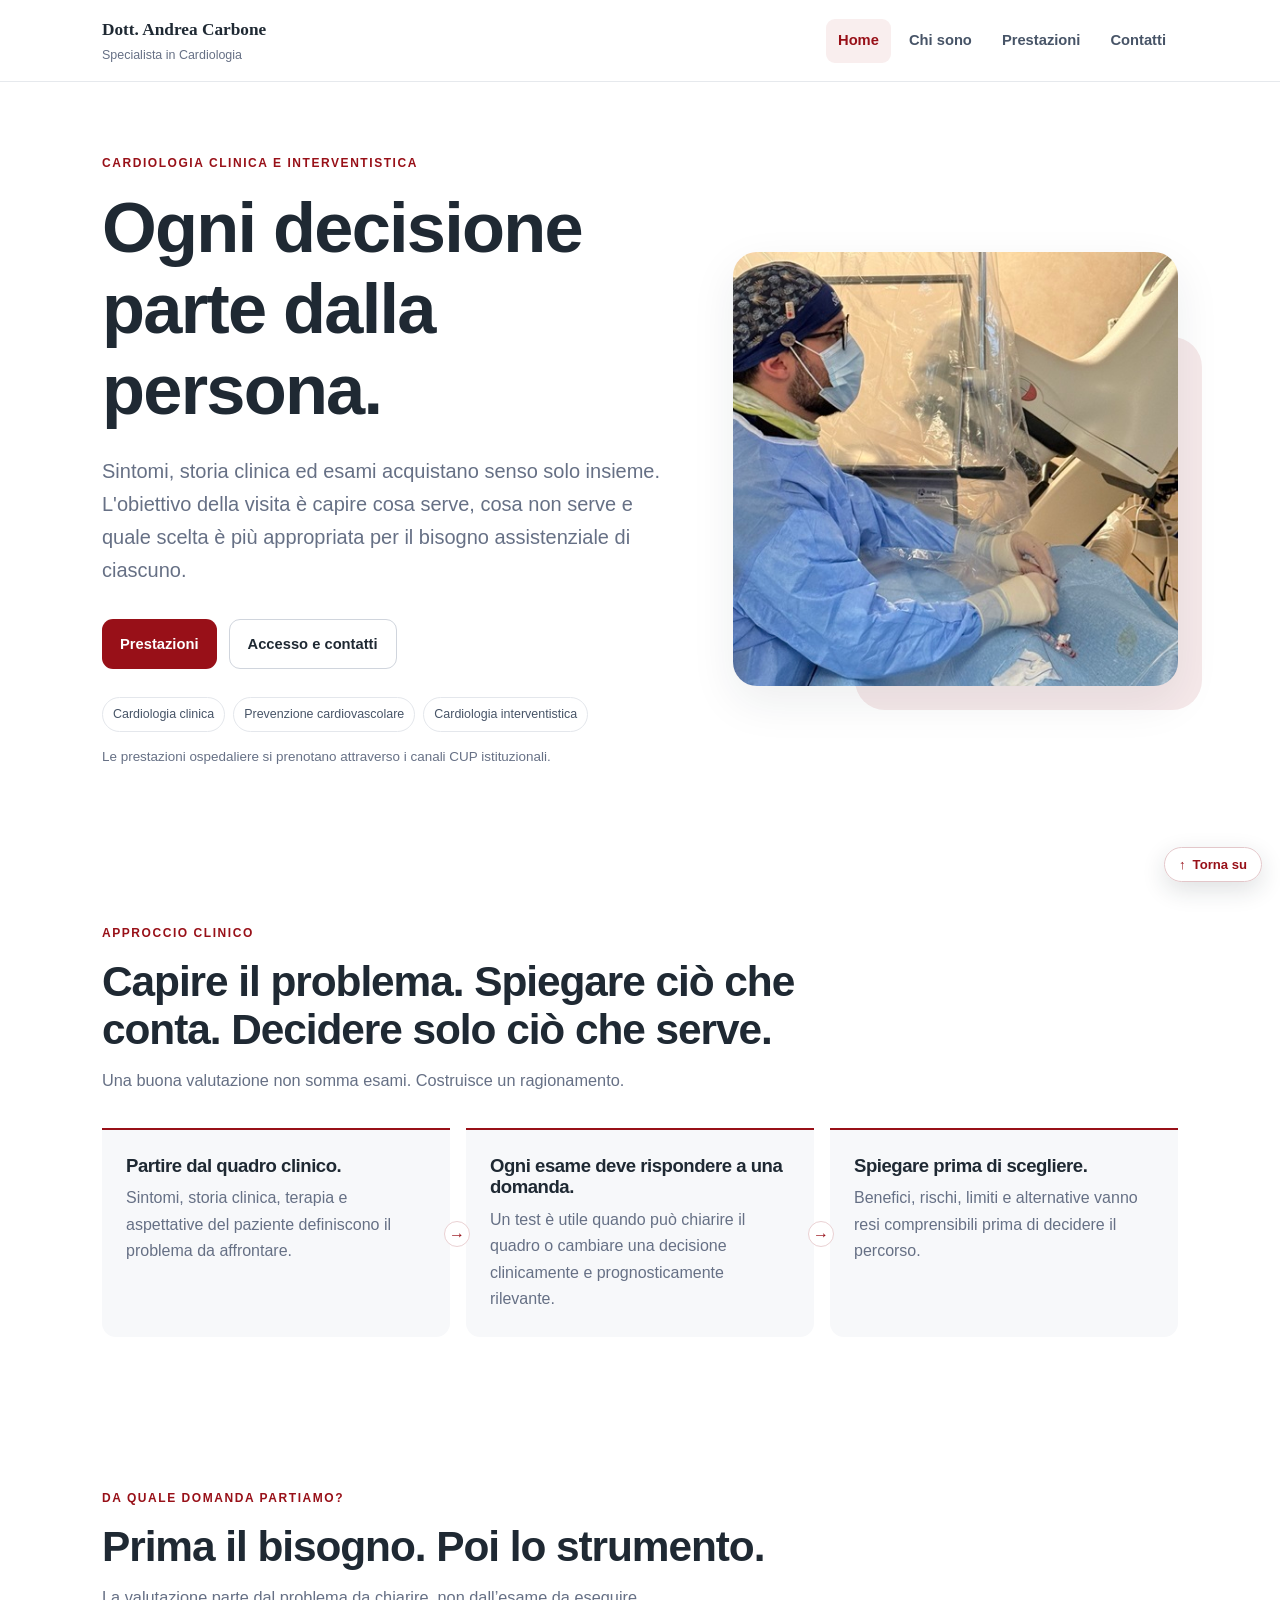
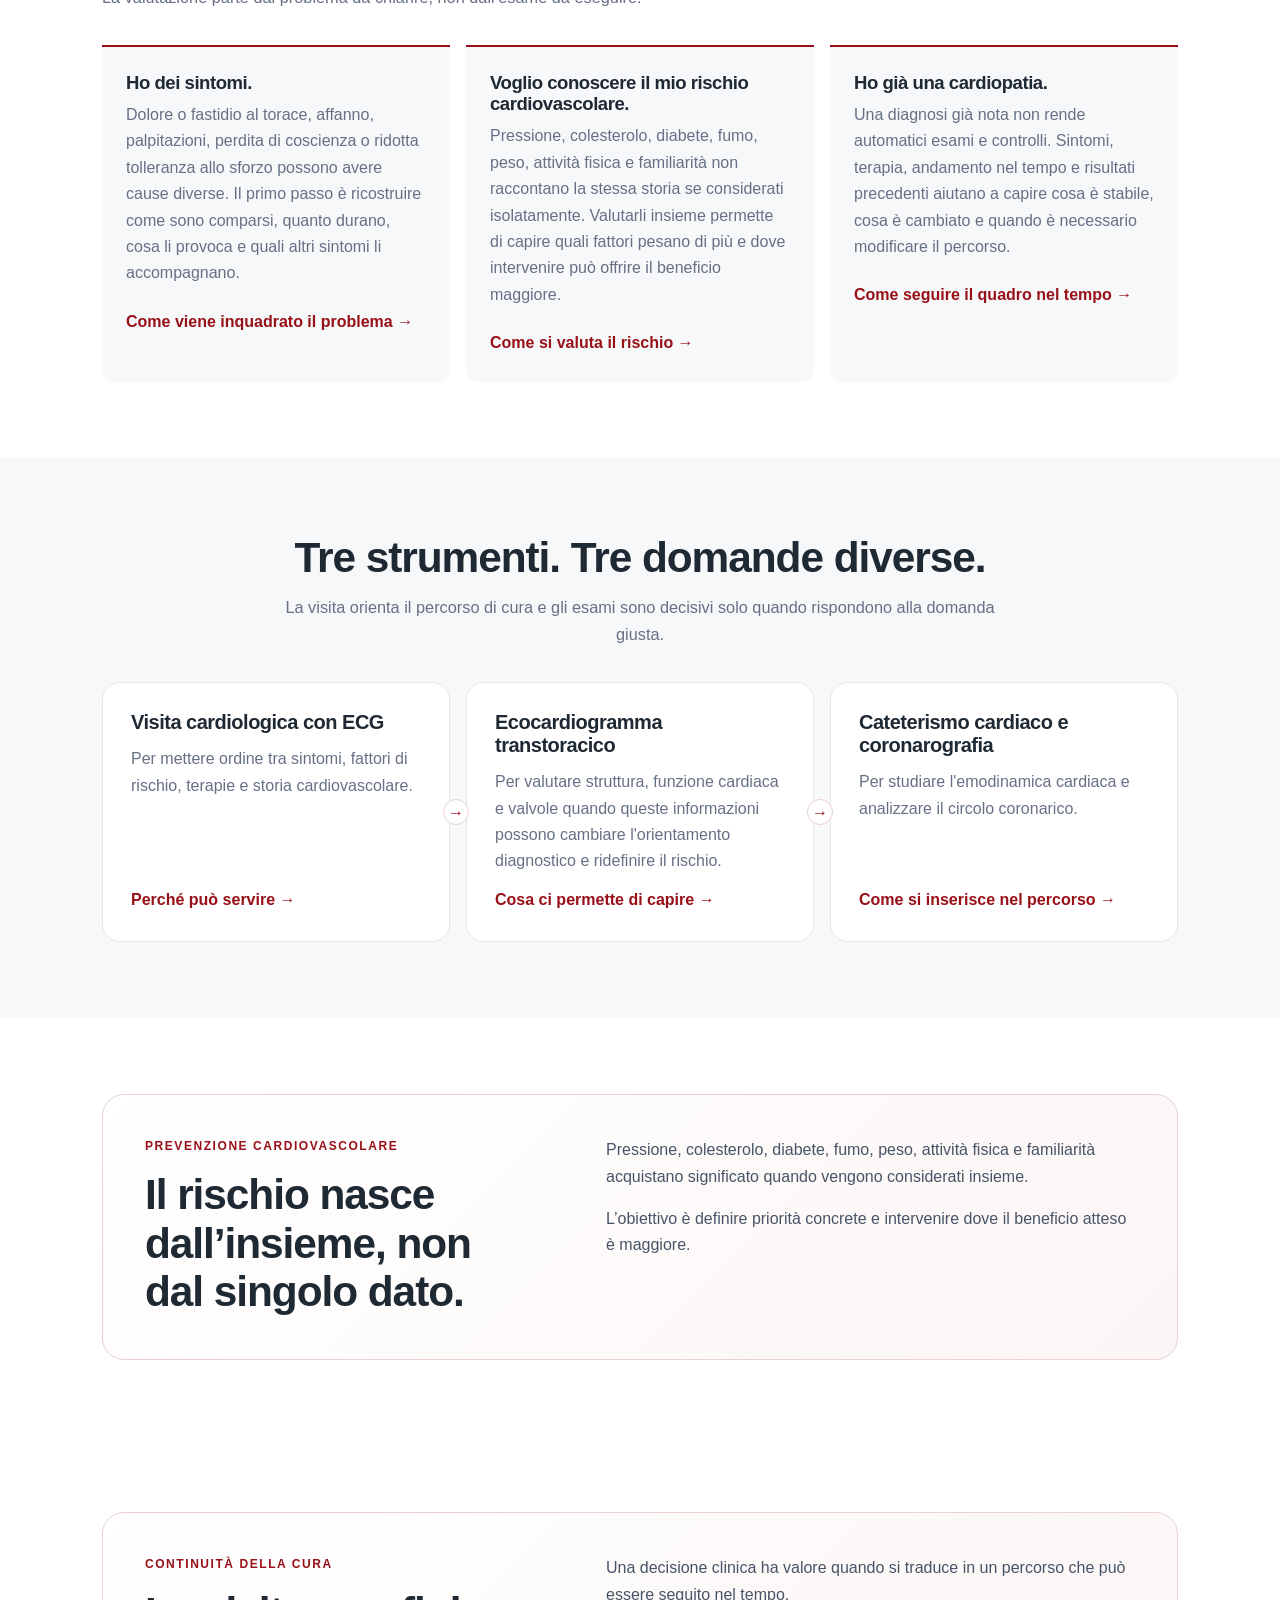
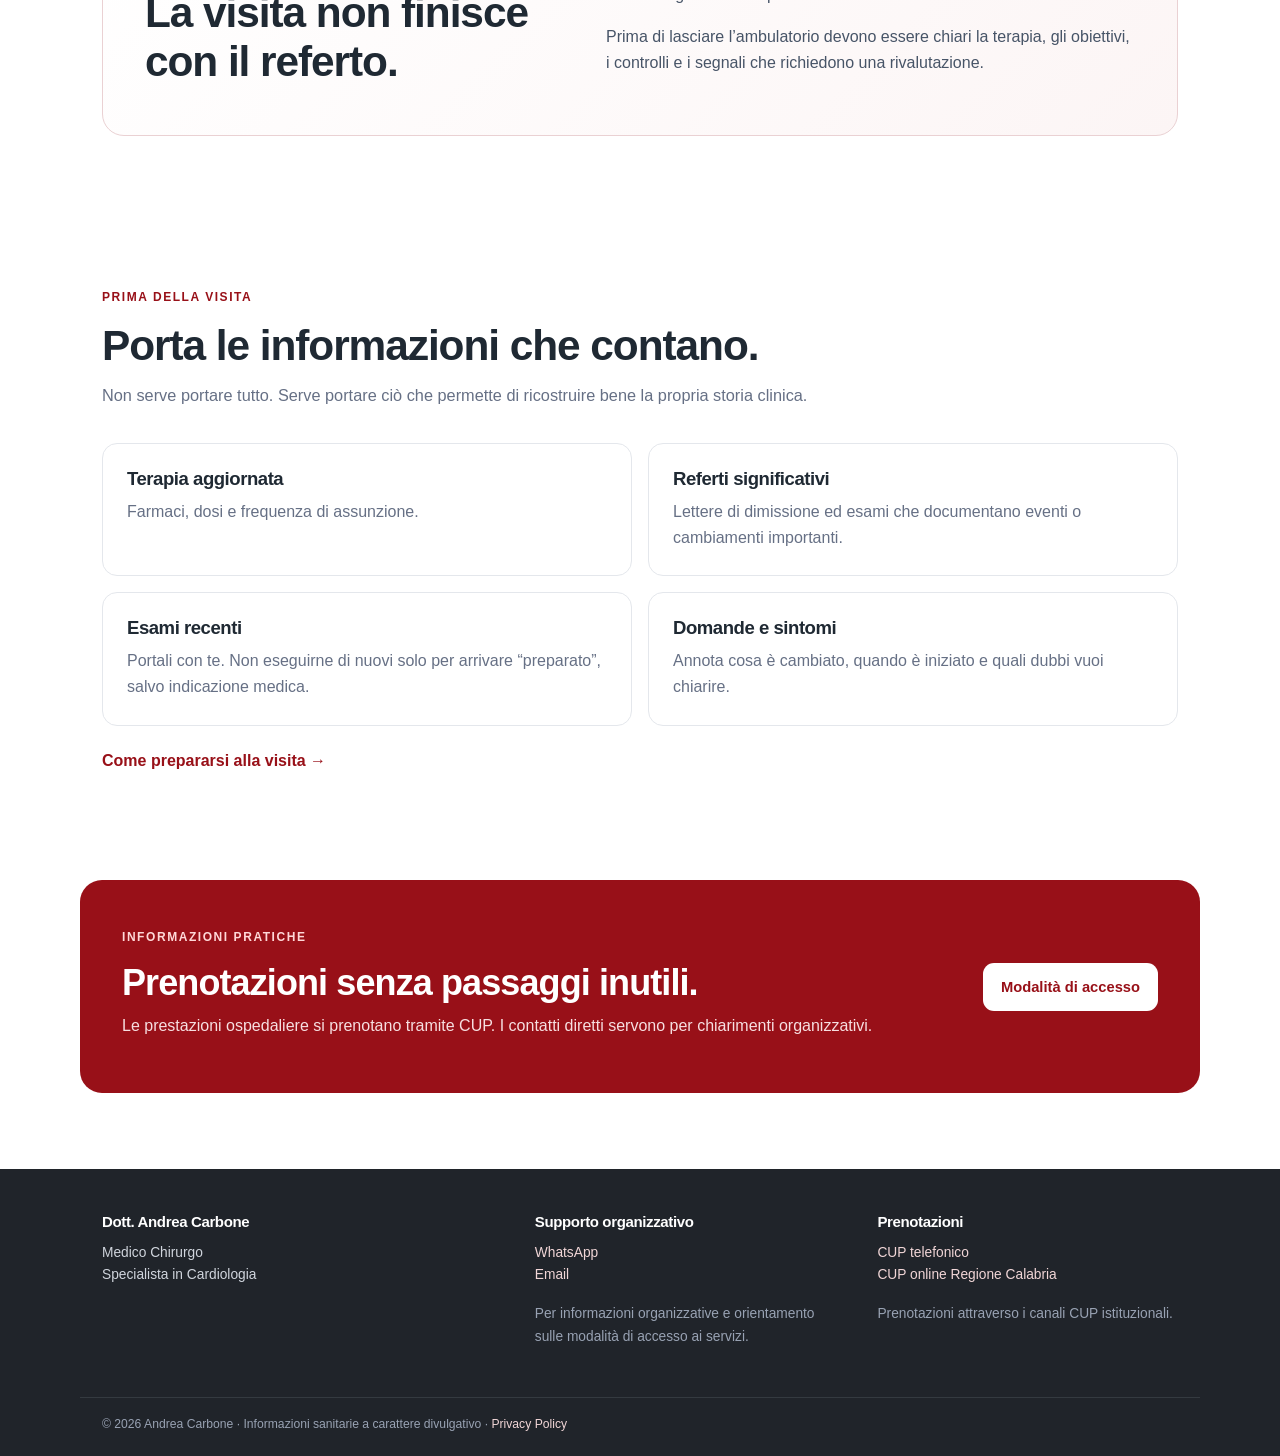
==== index.html @ 2236e48b "Aggiorna principio della Home" ====
<!DOCTYPE html>

<html lang="it">
<head>
<meta charset="utf-8"/>
<meta content="width=device-width, initial-scale=1.0" name="viewport"/>
<meta content="Dott. Andrea Carbone, cardiologo a Catanzaro. Cardiologia clinica, prevenzione cardiovascolare, visita con ECG, ecocardiogramma e cardiologia interventistica ospedaliera." name="description"/>
<meta content="index,follow" name="robots"/>
<meta content="#981018" name="theme-color"/>
<title>Dott. Andrea Carbone | Cardiologo a Catanzaro</title>
<link href="https://cardiologocarbone.it/" rel="canonical"/>
<meta content="it_IT" property="og:locale"/>
<meta content="website" property="og:type"/>
<meta content="Dott. Andrea Carbone | Cardiologo a Catanzaro" property="og:title"/>
<meta content="Dott. Andrea Carbone, cardiologo a Catanzaro. Cardiologia clinica, prevenzione cardiovascolare, visita con ECG, ecocardiogramma e cardiologia interventistica ospedaliera." property="og:description"/>
<meta content="https://cardiologocarbone.it/" property="og:url"/>
<meta content="https://cardiologocarbone.it/immagini/img1.png" property="og:image"/>
<meta content="Dott. Andrea Carbone - Cardiologo a Catanzaro" property="og:image:alt"/>
<meta content="summary_large_image" name="twitter:card"/>
<meta content="Dott. Andrea Carbone | Cardiologo a Catanzaro" name="twitter:title"/>
<meta content="Dott. Andrea Carbone, cardiologo a Catanzaro. Cardiologia clinica, prevenzione cardiovascolare, visita con ECG, ecocardiogramma e cardiologia interventistica ospedaliera." name="twitter:description"/>
<meta content="https://cardiologocarbone.it/immagini/img1.png" name="twitter:image"/>
<link href="immagini/filigrana.png" rel="icon" type="image/png"/>
<link href="style.css" rel="stylesheet"/>
<script type="application/ld+json">
{"@context":"https://schema.org","@type":"Physician","name":"Dott. Andrea Carbone","url":"https://cardiologocarbone.it/","medicalSpecialty":"Cardiovascular","areaServed":[{"@type":"City","name":"Catanzaro"},{"@type":"AdministrativeArea","name":"Calabria"}],"affiliation":{"@type":"Hospital","name":"Azienda Ospedaliero-Universitaria Renato Dulbecco","address":{"@type":"PostalAddress","addressLocality":"Catanzaro","addressRegion":"Calabria","addressCountry":"IT"}},"email":"mailto:andrea.carbone@aourenatodulbecco.it"}
</script>
</head>
<body>
<a class="skip-link" href="#contenuto">Vai al contenuto</a>
<header class="site-header"><div class="nav-wrap"><a aria-label="Home - Dott. Andrea Carbone" class="brand" href="index.html"><span class="brand-name">Dott. Andrea Carbone</span><span class="brand-role">Specialista in Cardiologia</span></a><nav aria-label="Navigazione principale" class="site-nav"><a aria-current="page" class="active" href="index.html">Home</a><a href="chi-sono.html">Chi sono</a><a href="prestazioni.html">Prestazioni</a><a href="contatti.html">Contatti</a></nav></div></header>
<main id="contenuto">
<section aria-labelledby="hero-title" class="hero"><div class="hero-copy"><p class="eyebrow">Cardiologia clinica e interventistica</p><h1 id="hero-title">Ogni decisione parte dalla persona.</h1><p class="hero-lead">Sintomi, storia clinica ed esami acquistano senso solo insieme. L'obiettivo della visita è capire cosa serve, cosa non serve e quale scelta è più appropriata per il bisogno assistenziale di ciascuno.</p><div class="hero-actions"><a class="btn btn-primary" href="prestazioni.html">Prestazioni</a><a class="btn btn-secondary" href="contatti.html">Accesso e contatti</a></div><div aria-label="Aree di attività" class="hero-meta"><span>Cardiologia clinica</span><span>Prevenzione cardiovascolare</span><span>Cardiologia interventistica</span></div><p class="hero-access">Le prestazioni ospedaliere si prenotano attraverso i canali CUP istituzionali.</p></div><figure class="hero-media"><img alt="Dott. Andrea Carbone durante attività di cardiologia interventistica" decoding="async" fetchpriority="high" height="760" loading="eager" src="immagini/img1.png" width="760"/></figure></section>
<section aria-labelledby="approccio-title" class="content-section"><div class="section-heading"><p class="eyebrow">Approccio clinico</p><h2 id="approccio-title">Capire il problema. Spiegare ciò che conta. Decidere solo ciò che serve.</h2><p class="section-subtitle">Una buona valutazione non somma esami. Costruisce un ragionamento.</p></div><div class="principle-grid home-path"><article class="principle-card"><h3>Partire dal quadro clinico.</h3><p>Sintomi, storia clinica, terapia e aspettative del paziente definiscono il problema da affrontare.</p></article><article class="principle-card"><h3>Ogni esame deve rispondere a una domanda.</h3><p>Un test è utile quando può chiarire il quadro o cambiare una decisione clinicamente e prognosticamente rilevante.</p></article><article class="principle-card"><h3>Spiegare prima di scegliere.</h3><p>Benefici, rischi, limiti e alternative vanno resi comprensibili prima di decidere il percorso.</p></article></div></section>
<section aria-labelledby="domande-title" class="content-section"><div class="section-heading"><p class="eyebrow">Da quale domanda partiamo?</p><h2 id="domande-title">Prima il bisogno. Poi lo strumento.</h2><p class="section-subtitle">La valutazione parte dal problema da chiarire, non dall’esame da eseguire.</p></div><div class="principle-grid"><article class="principle-card"><h3>Ho dei sintomi.</h3><p>Dolore o fastidio al torace, affanno, palpitazioni, perdita di coscienza o ridotta tolleranza allo sforzo possono avere cause diverse. Il primo passo è ricostruire come sono comparsi, quanto durano, cosa li provoca e quali altri sintomi li accompagnano.</p><div class="section-action"><a class="text-link" href="prestazioni.html#visita-ecg">Come viene inquadrato il problema →</a></div></article><article class="principle-card"><h3>Voglio conoscere il mio rischio cardiovascolare.</h3><p>Pressione, colesterolo, diabete, fumo, peso, attività fisica e familiarità non raccontano la stessa storia se considerati isolatamente. Valutarli insieme permette di capire quali fattori pesano di più e dove intervenire può offrire il beneficio maggiore.</p><div class="section-action"><a class="text-link" href="#prevenzione">Come si valuta il rischio →</a></div></article><article class="principle-card"><h3>Ho già una cardiopatia.</h3><p>Una diagnosi già nota non rende automatici esami e controlli. Sintomi, terapia, andamento nel tempo e risultati precedenti aiutano a capire cosa è stabile, cosa è cambiato e quando è necessario modificare il percorso.</p><div class="section-action"><a class="text-link" href="#continuita">Come seguire il quadro nel tempo →</a></div></article></div></section>
<section aria-labelledby="prestazioni-title" class="content-section soft-section"><div class="section-heading centered"><h2 id="prestazioni-title">Tre strumenti. Tre domande diverse.</h2><p class="section-subtitle">La visita orienta il percorso di cura e gli esami sono decisivi solo quando rispondono alla domanda giusta.</p></div><div class="service-grid service-path"><article class="service-card"><h3>Visita cardiologica con ECG</h3><p>Per mettere ordine tra sintomi, fattori di rischio, terapie e storia cardiovascolare.</p><a class="text-link" href="prestazioni.html#visita-ecg">Perché può servire <span aria-hidden="true">→</span></a></article><article class="service-card"><h3>Ecocardiogramma transtoracico</h3><p>Per valutare struttura, funzione cardiaca e valvole quando queste informazioni possono cambiare l'orientamento diagnostico e ridefinire il rischio.</p><a class="text-link" href="prestazioni.html#ecocardiogramma">Cosa ci permette di capire <span aria-hidden="true">→</span></a></article><article class="service-card"><h3>Cateterismo cardiaco e coronarografia</h3><p>Per studiare l'emodinamica cardiaca e analizzare il circolo coronarico.</p><a class="text-link" href="prestazioni.html#coronarografia">Come si inserisce nel percorso <span aria-hidden="true">→</span></a></article></div></section>
<section class="content-section" id="prevenzione"><div class="focus-card"><div><p class="eyebrow">Prevenzione cardiovascolare</p><h2>Il rischio nasce dall’insieme, non dal singolo dato.</h2></div><div class="focus-copy"><p>Pressione, colesterolo, diabete, fumo, peso, attività fisica e familiarità acquistano significato quando vengono considerati insieme.</p><p>L’obiettivo è definire priorità concrete e intervenire dove il beneficio atteso è maggiore.</p></div></div></section>
<section aria-labelledby="continuita-title" class="content-section" id="continuita"><div class="focus-card"><div><p class="eyebrow">Continuità della cura</p><h2 id="continuita-title">La visita non finisce con il referto.</h2></div><div class="focus-copy"><p>Una decisione clinica ha valore quando si traduce in un percorso che può essere seguito nel tempo.</p><p>Prima di lasciare l’ambulatorio devono essere chiari la terapia, gli obiettivi, i controlli e i segnali che richiedono una rivalutazione.</p></div></div></section>
<section aria-labelledby="quick-title" class="content-section patient-questions"><div class="section-heading"><p class="eyebrow">Prima della visita</p><h2 id="quick-title">Porta le informazioni che contano.</h2><p class="section-subtitle">Non serve portare tutto. Serve portare ciò che permette di ricostruire bene la propria storia clinica.</p></div><div class="quick-grid"><article class="quick-card"><h3>Terapia aggiornata</h3><p>Farmaci, dosi e frequenza di assunzione.</p></article><article class="quick-card"><h3>Referti significativi</h3><p>Lettere di dimissione ed esami che documentano eventi o cambiamenti importanti.</p></article><article class="quick-card"><h3>Esami recenti</h3><p>Portali con te. Non eseguirne di nuovi solo per arrivare “preparato”, salvo indicazione medica.</p></article><article class="quick-card"><h3>Domande e sintomi</h3><p>Annota cosa è cambiato, quando è iniziato e quali dubbi vuoi chiarire.</p></article></div><div class="section-action"><a class="text-link" href="prestazioni.html#prima-della-visita">Come prepararsi alla visita →</a></div></section>
<section aria-labelledby="cta-title" class="cta-section"><div><p class="eyebrow light">Informazioni pratiche</p><h2 id="cta-title">Prenotazioni senza passaggi inutili.</h2><p>Le prestazioni ospedaliere si prenotano tramite CUP. I contatti diretti servono per chiarimenti organizzativi.</p></div><a class="btn btn-light" href="contatti.html">Modalità di accesso</a></section>
</main>
<a class="back-to-top" href="#" aria-label="Torna all’inizio della pagina">↑ <span>Torna su</span></a>
<footer class="site-footer"><div class="footer-grid"><div><h3>Dott. Andrea Carbone</h3><p>Medico Chirurgo<br/>Specialista in Cardiologia</p></div><div><h3>Supporto organizzativo</h3><p><a href="https://wa.me/393204010074" rel="noopener" target="_blank">WhatsApp</a><br/><a href="mailto:andrea.carbone@aourenatodulbecco.it">Email</a></p><p class="footer-muted">Per informazioni organizzative e orientamento sulle modalità di accesso ai servizi.</p></div><div><h3>Prenotazioni</h3><p><a href="tel:+390961789789">CUP telefonico</a><br/><a href="https://prenota.regione.calabria.it/home" rel="noopener" target="_blank">CUP online Regione Calabria</a></p><p class="footer-muted">Prenotazioni attraverso i canali CUP istituzionali.</p></div></div><div class="footer-bottom">© 2026 Andrea Carbone · Informazioni sanitarie a carattere divulgativo · <a href="privacy.html">Privacy Policy</a></div></footer>
</body>
</html>
---- style.css ----
:root{--red:#981018;--red-dark:#741015;--ink:#1f2933;--muted:#667085;--line:#e4e7ec;--soft:#f7f8fa;--white:#fff;--max:1120px;--radius:18px;--shadow:0 16px 45px rgba(31,41,51,.08)}*{box-sizing:border-box;margin:0;padding:0}html{scroll-behavior:smooth}body{font-family:Inter,"Segoe UI",Roboto,Arial,sans-serif;background:#fff;color:var(--ink);line-height:1.65;font-size:16px;overflow-wrap:break-word}img{display:block;max-width:100%;height:auto}a{color:inherit}p{margin:0 0 1rem}ul{margin:.6rem 0 1.1rem}h1,h2,h3{line-height:1.15;letter-spacing:-.025em}h1{font-size:clamp(2.35rem,5.5vw,4.8rem);font-weight:750}h2{font-size:clamp(1.75rem,3.5vw,2.65rem);font-weight:720}h3{font-size:1.16rem;font-weight:700}.skip-link{position:absolute;left:-9999px}.skip-link:focus{left:12px;top:12px;background:#fff;padding:10px 14px;z-index:100}.site-header{position:sticky;top:0;z-index:50;background:rgba(255,255,255,.95);backdrop-filter:blur(12px);border-bottom:1px solid rgba(228,231,236,.9)}.nav-wrap{max-width:var(--max);margin:0 auto;padding:16px 22px;display:flex;align-items:center;justify-content:space-between;gap:28px}.brand{text-decoration:none;display:flex;flex-direction:column}.brand-name{font-family:Georgia,"Times New Roman",serif;font-weight:700;font-size:1.08rem}.brand-role{color:var(--muted);font-size:.78rem}.site-nav{display:flex;gap:6px;align-items:center}.site-nav a{text-decoration:none;color:#475467;font-size:.92rem;font-weight:650;padding:8px 12px;border-radius:9px;min-height:44px;display:flex;align-items:center}.site-nav a:hover{color:var(--red);background:#fbf5f5}.site-nav a.active{color:var(--red);background:#f9eeee}main{overflow:hidden}.hero,.page-hero,.content-section,.service-detail,.anchor-nav,.cta-section,.info-strip,.booking-panel{max-width:var(--max);margin-left:auto;margin-right:auto}.hero{min-height:660px;padding:72px 22px 64px;display:grid;grid-template-columns:1.12fr .88fr;align-items:center;gap:64px}.hero-copy{max-width:660px}.eyebrow{color:var(--red);text-transform:uppercase;letter-spacing:.13em;font-size:.75rem;font-weight:800;margin-bottom:14px}.eyebrow.light{color:#ffd8d8}.hero-lead,.page-lead{font-size:clamp(1.04rem,1.7vw,1.25rem);color:var(--muted);max-width:720px;margin-top:24px}.hero-actions{display:flex;flex-wrap:wrap;gap:12px;margin-top:32px}.btn{display:inline-flex;justify-content:center;align-items:center;text-decoration:none;border:0;border-radius:11px;padding:12px 18px;min-height:46px;font:inherit;font-size:.92rem;font-weight:750;cursor:pointer}.btn-primary{background:var(--red);color:#fff}.btn-primary:hover{background:var(--red-dark)}.btn-secondary{background:#fff;color:var(--ink);border:1px solid #d0d5dd}.btn-secondary:hover{border-color:#98a2b3;background:#f9fafb}.btn-light{background:#fff;color:var(--red)}.btn.full{width:100%}.hero-meta{display:flex;flex-wrap:wrap;gap:8px;margin-top:28px}.hero-meta span{border:1px solid var(--line);border-radius:999px;padding:6px 10px;color:#475467;font-size:.78rem;background:#fff}.hero-access{margin-top:14px;color:#667085;font-size:.84rem}.hero-media{position:relative}.hero-media:before{content:"";position:absolute;width:78%;height:86%;right:-24px;bottom:-24px;border-radius:30px;background:#f6e9ea;z-index:-1}.hero-media img{width:100%;max-height:570px;object-fit:cover;border-radius:24px;box-shadow:var(--shadow)}.content-section{padding:76px 22px}.soft-section{position:relative}.soft-section:before{content:"";position:absolute;z-index:-1;left:50%;top:0;width:100vw;height:100%;transform:translateX(-50%);background:var(--soft)}.section-heading{max-width:760px;margin-bottom:34px}.section-heading.centered{text-align:center;margin-left:auto;margin-right:auto}.section-subtitle{color:var(--muted);font-size:1.02rem;margin-top:12px}.principle-grid,.service-grid{display:grid;grid-template-columns:repeat(3,1fr);gap:16px}.principle-card{padding:25px 24px;border-top:2px solid var(--red);background:var(--soft);border-radius:0 0 14px 14px;position:relative}.principle-card p,.service-card p{color:var(--muted);margin:0}.principle-card h3{margin-bottom:9px}.home-path>.principle-card:not(:last-child):after,.service-path>.service-card:not(:last-child):after,.method-path>.principle-card:not(:last-child):after{content:"→";position:absolute;z-index:3;top:50%;right:-20px;transform:translateY(-50%);width:24px;height:24px;display:grid;place-items:center;border-radius:999px;background:#fff;border:1px solid #ead1d3;color:var(--red);font-weight:800}.service-card{background:#fff;border:1px solid var(--line);border-radius:var(--radius);padding:28px;min-height:260px;display:flex;flex-direction:column;position:relative}.service-card h3{margin:0 0 12px;font-size:1.25rem}.text-link{color:var(--red);text-decoration:none;font-weight:750;margin-top:auto}.text-link:hover{text-decoration:underline}.focus-card{display:grid;grid-template-columns:.85fr 1.15fr;gap:70px;padding:42px;border:1px solid #ead1d3;border-radius:22px;background:linear-gradient(135deg,#fff,#fcf5f5)}.focus-copy{color:#475467}.quick-grid{display:grid;grid-template-columns:repeat(2,1fr);gap:16px}.quick-card{padding:24px;border:1px solid var(--line);border-radius:15px;background:#fff}.quick-card h3{margin-bottom:9px}.quick-card p{color:var(--muted);margin:0}.section-action{margin-top:22px}.cta-section{margin-top:30px;margin-bottom:76px;padding:38px 42px;border-radius:22px;background:var(--red);color:#fff;display:flex;align-items:center;justify-content:space-between;gap:30px}.cta-section h2{font-size:clamp(1.55rem,3vw,2.25rem)}.cta-section p{color:#f7dfe1;max-width:760px;margin-top:10px}.page-hero{padding:82px 22px 52px}.page-hero.text-only{max-width:920px}.page-hero.compact-hero{display:grid;grid-template-columns:1.2fr .8fr;align-items:center;gap:62px}.page-hero h1{font-size:clamp(2.4rem,5vw,4.25rem)}.page-hero-image img,.profile-image img{width:100%;max-height:460px;object-fit:cover;border-radius:22px;box-shadow:var(--shadow)}.profile-grid{display:grid;grid-template-columns:1.15fr .85fr;gap:58px;align-items:center}.profile-grid p{color:#475467}.current-role-intro{margin-top:30px}.timeline{max-width:900px;border-left:1px solid #d0d5dd;margin-left:8px}.timeline-item{position:relative;padding:0 0 34px 34px}.timeline-dot{position:absolute;width:13px;height:13px;border-radius:50%;background:var(--red);left:-7px;top:4px;box-shadow:0 0 0 5px #f8e8e9}.timeline-item h3{margin-bottom:8px}.timeline-item p{color:#475467}.method-statements-split{margin-top:40px;display:grid;grid-template-columns:repeat(2,minmax(0,1fr));gap:56px}.statement-panel{position:relative;padding:6px 0 6px 22px}.statement-panel:before{content:"";position:absolute;top:4px;bottom:4px;width:2px;background:linear-gradient(180deg,var(--red),rgba(152,16,24,.18));border-radius:999px}.statement-panel-left:before{left:0}.statement-panel-right{text-align:right;padding:6px 22px 6px 0}.statement-panel-right:before{right:0}.statement-panel p{margin:0;color:#344054;font-family:Georgia,"Times New Roman",serif;font-size:clamp(1.08rem,1.8vw,1.24rem);line-height:1.65}.anchor-nav{display:flex;flex-wrap:wrap;gap:9px;padding:0 22px 36px}.anchor-nav-label{display:inline-flex;align-items:center;color:var(--muted);font-size:.84rem;font-weight:700;padding:8px 2px}.anchor-nav a{text-decoration:none;color:#475467;border:1px solid var(--line);border-radius:999px;padding:8px 13px;font-size:.86rem;font-weight:650}.service-detail{padding:76px 22px;display:grid;grid-template-columns:1.15fr .85fr;gap:64px;align-items:center}.service-detail.reverse .service-detail-copy{order:2}.service-detail.reverse .service-detail-media{order:1}.service-detail-copy p{color:#475467}.service-detail-copy h3{margin-top:28px;margin-bottom:12px}.service-detail-media img{width:100%;max-height:450px;object-fit:contain;border-radius:20px;background:#fff;box-shadow:var(--shadow)}.check-list{list-style:none;padding:0}.check-list li{position:relative;padding-left:25px;margin:9px 0;color:#475467}.check-list li:before{content:"✓";position:absolute;left:0;color:var(--red);font-weight:800}.clinical-note{margin-top:24px;padding:16px 18px;background:#faf5f5;border-left:3px solid var(--red);border-radius:0 10px 10px 0;font-size:.93rem}.prep-grid{display:grid;grid-template-columns:repeat(2,minmax(0,1fr));gap:16px}.prep-card{position:relative;border-top:1px solid #e3c7ca;background:var(--soft);border-radius:0 0 14px 14px;padding:26px 22px}.prep-node{width:17px;height:17px;display:inline-block;border:2px solid var(--red);border-radius:50%;position:relative;background:#fff;box-shadow:0 0 0 5px rgba(152,16,24,.045)}.prep-node:after{content:"";position:absolute;width:5px;height:5px;border-radius:50%;background:var(--red);top:4px;left:4px}.prep-card h3{margin-top:15px}.prep-card p{color:#667085}.prep-emphasis{margin-top:13px;padding-top:13px;border-top:1px solid rgba(152,16,24,.12);line-height:1.62}.prep-note{margin-top:24px}.faq-context-note{max-width:900px;margin-top:18px;padding:14px 16px;border-left:2px solid var(--red);background:rgba(152,16,24,.035);color:var(--muted);font-size:.92rem}.faq-list{border-top:1px solid var(--line)}.faq-list details{border-bottom:1px solid var(--line)}.faq-list summary{cursor:pointer;list-style:none;padding:20px 34px 20px 0;font-weight:720;position:relative}.faq-list summary::-webkit-details-marker{display:none}.faq-list summary:after{content:"+";position:absolute;right:4px;top:16px;color:var(--red);font-size:1.4rem}.faq-list details[open] summary:after{content:"−"}.faq-list details div{max-width:850px;padding:0 0 18px;color:#667085}.resource-grid{display:grid;grid-template-columns:1fr 1fr;gap:15px}.resource-card{border:1px solid var(--line);border-radius:15px;padding:22px;text-decoration:none;display:flex;flex-direction:column;gap:8px;background:#fff}.resource-card:hover{border-color:#d7aeb1;background:#fdf8f8}.resource-source{color:var(--red);text-transform:uppercase;letter-spacing:.08em;font-size:.69rem;font-weight:800}.resource-card>span:last-child{color:var(--red);font-size:.85rem;font-weight:700}.update-note{color:#98a2b3;font-size:.78rem;margin-top:18px}.booking-panel{padding:28px 22px 34px;display:flex;justify-content:space-between;gap:28px;align-items:center;border-top:1px solid var(--line);border-bottom:1px solid var(--line)}.booking-panel p{color:#667085}.booking-actions{display:flex;gap:10px;flex-wrap:wrap}.support-section{padding-top:56px}.contact-cards.embedded{display:grid;grid-template-columns:repeat(2,1fr);gap:18px}.contact-card{border:1px solid var(--line);border-radius:var(--radius);padding:26px;background:#fff;display:flex;flex-direction:column;min-height:230px}.contact-kicker{color:var(--red);font-size:.74rem;text-transform:uppercase;letter-spacing:.12em;font-weight:800}.contact-card h2{font-size:1.35rem;margin:12px 0 10px}.contact-card p{color:var(--muted)}.contact-card .btn{margin-top:auto}.access-grid{display:grid;grid-template-columns:repeat(3,1fr);gap:15px}.access-grid article{padding:22px;border:1px solid var(--line);border-radius:14px}.access-grid h3{margin-bottom:8px}.access-grid p{color:var(--muted);margin:0}.form-section{max-width:900px}.privacy-friendly-note{margin-top:18px;padding:14px 16px;border-left:2px solid var(--red);background:#faf5f5;color:#667085}.contact-form{background:var(--soft);border:1px solid var(--line);border-radius:20px;padding:30px}.form-row{display:grid;grid-template-columns:1fr 1fr;gap:18px}.form-group{display:flex;flex-direction:column;margin-bottom:18px}.form-group label{font-weight:700;margin-bottom:7px;font-size:.9rem}input,textarea{width:100%;border:1px solid #cfd4dc;background:#fff;border-radius:10px;padding:12px 13px;font:inherit;color:var(--ink)}textarea{resize:vertical;min-height:145px}input:focus,textarea:focus{outline:3px solid rgba(152,16,24,.1);border-color:var(--red)}.form-consent{color:var(--muted);font-size:.84rem;margin-top:12px}.info-strip{margin-bottom:70px;padding:18px 22px;border-radius:12px;background:#f9fafb;border:1px solid var(--line);color:#475467;font-size:.9rem}.privacy-content{max-width:900px;margin:0 auto;padding:30px 22px 80px}.privacy-content h2{font-size:1.35rem;margin:28px 0 8px}.privacy-content p{color:#475467}.privacy-updated{margin-top:34px;color:#98a2b3!important;font-size:.85rem}.error-page{max-width:760px;margin:0 auto;min-height:62vh;padding:110px 22px 90px;display:flex;flex-direction:column;justify-content:center;align-items:flex-start}.error-page h1{margin-bottom:18px}.site-footer{background:#20242a;color:#d0d5dd}.footer-grid{max-width:var(--max);margin:0 auto;padding:44px 22px 32px;display:grid;grid-template-columns:1.3fr 1fr 1fr;gap:42px}.site-footer h3{color:#fff;font-size:.94rem;margin-bottom:11px}.site-footer p{font-size:.86rem}.site-footer a{color:#f1d6d7;text-decoration:none}.site-footer a:hover{text-decoration:underline}.footer-muted{color:#98a2b3}.footer-bottom{border-top:1px solid #343a40;max-width:var(--max);margin:0 auto;padding:16px 22px 22px;color:#98a2b3;font-size:.76rem}@media(max-width:900px){.hero{min-height:auto;grid-template-columns:1fr;padding-top:54px;gap:38px}.page-hero.compact-hero,.profile-grid,.service-detail,.focus-card{grid-template-columns:1fr;gap:34px}.service-detail.reverse .service-detail-copy,.service-detail.reverse .service-detail-media{order:initial}.principle-grid,.service-grid{grid-template-columns:1fr}.home-path>.principle-card:not(:last-child):after,.service-path>.service-card:not(:last-child):after,.method-path>.principle-card:not(:last-child):after{content:"↓";top:auto;right:50%;bottom:-20px;transform:translateX(50%)}.method-statements-split{grid-template-columns:1fr;gap:28px}.statement-panel-right{text-align:left;padding:6px 0 6px 22px}.statement-panel-right:before{right:auto;left:0}.access-grid{grid-template-columns:1fr}.footer-grid{grid-template-columns:1fr 1fr}.booking-panel{align-items:flex-start;flex-direction:column}}@media(max-width:680px){.nav-wrap{align-items:flex-start;flex-direction:column;gap:12px;padding:13px 16px}.site-nav{width:100%;overflow-x:auto}.site-nav a{white-space:nowrap;padding:7px 9px;font-size:.85rem}.brand-role{display:none}.hero,.content-section,.page-hero,.service-detail{padding-left:16px;padding-right:16px}.hero{padding-top:34px}.hero h1,.page-hero h1{font-size:clamp(2.05rem,12vw,2.75rem)}.quick-grid,.prep-grid,.resource-grid,.contact-cards.embedded,.form-row{grid-template-columns:1fr}.cta-section{margin-left:16px;margin-right:16px;padding:28px 24px;align-items:flex-start;flex-direction:column}.footer-grid{grid-template-columns:1fr}.content-section{padding-top:56px;padding-bottom:56px}.statement-panel,.statement-panel-right{padding-left:18px}.statement-panel p{font-size:1.06rem}.anchor-nav{padding-left:16px;padding-right:16px}}
.back-to-top{position:fixed;right:18px;bottom:18px;z-index:45;display:inline-flex;align-items:center;gap:7px;padding:10px 14px;border:1px solid #e3c7ca;border-radius:999px;background:rgba(255,255,255,.96);color:var(--red);box-shadow:0 8px 24px rgba(31,41,51,.14);text-decoration:none;font-size:.82rem;font-weight:750;line-height:1;backdrop-filter:blur(10px);transition:transform .18s ease,background .18s ease,border-color .18s ease}.back-to-top:hover{background:#fff;border-color:#d7aeb1;transform:translateY(-1px)}.back-to-top:focus-visible{outline:3px solid rgba(152,16,24,.16);outline-offset:3px}@media(max-width:680px){.back-to-top{right:14px;bottom:14px;width:44px;height:44px;padding:0;justify-content:center}.back-to-top span{display:none}}
@supports (animation-timeline:scroll()){.back-to-top{animation:backToTopReveal linear both;animation-timeline:scroll(root);animation-range:450px 550px}@keyframes backToTopReveal{0%{opacity:0;visibility:hidden}100%{opacity:1;visibility:visible}}}
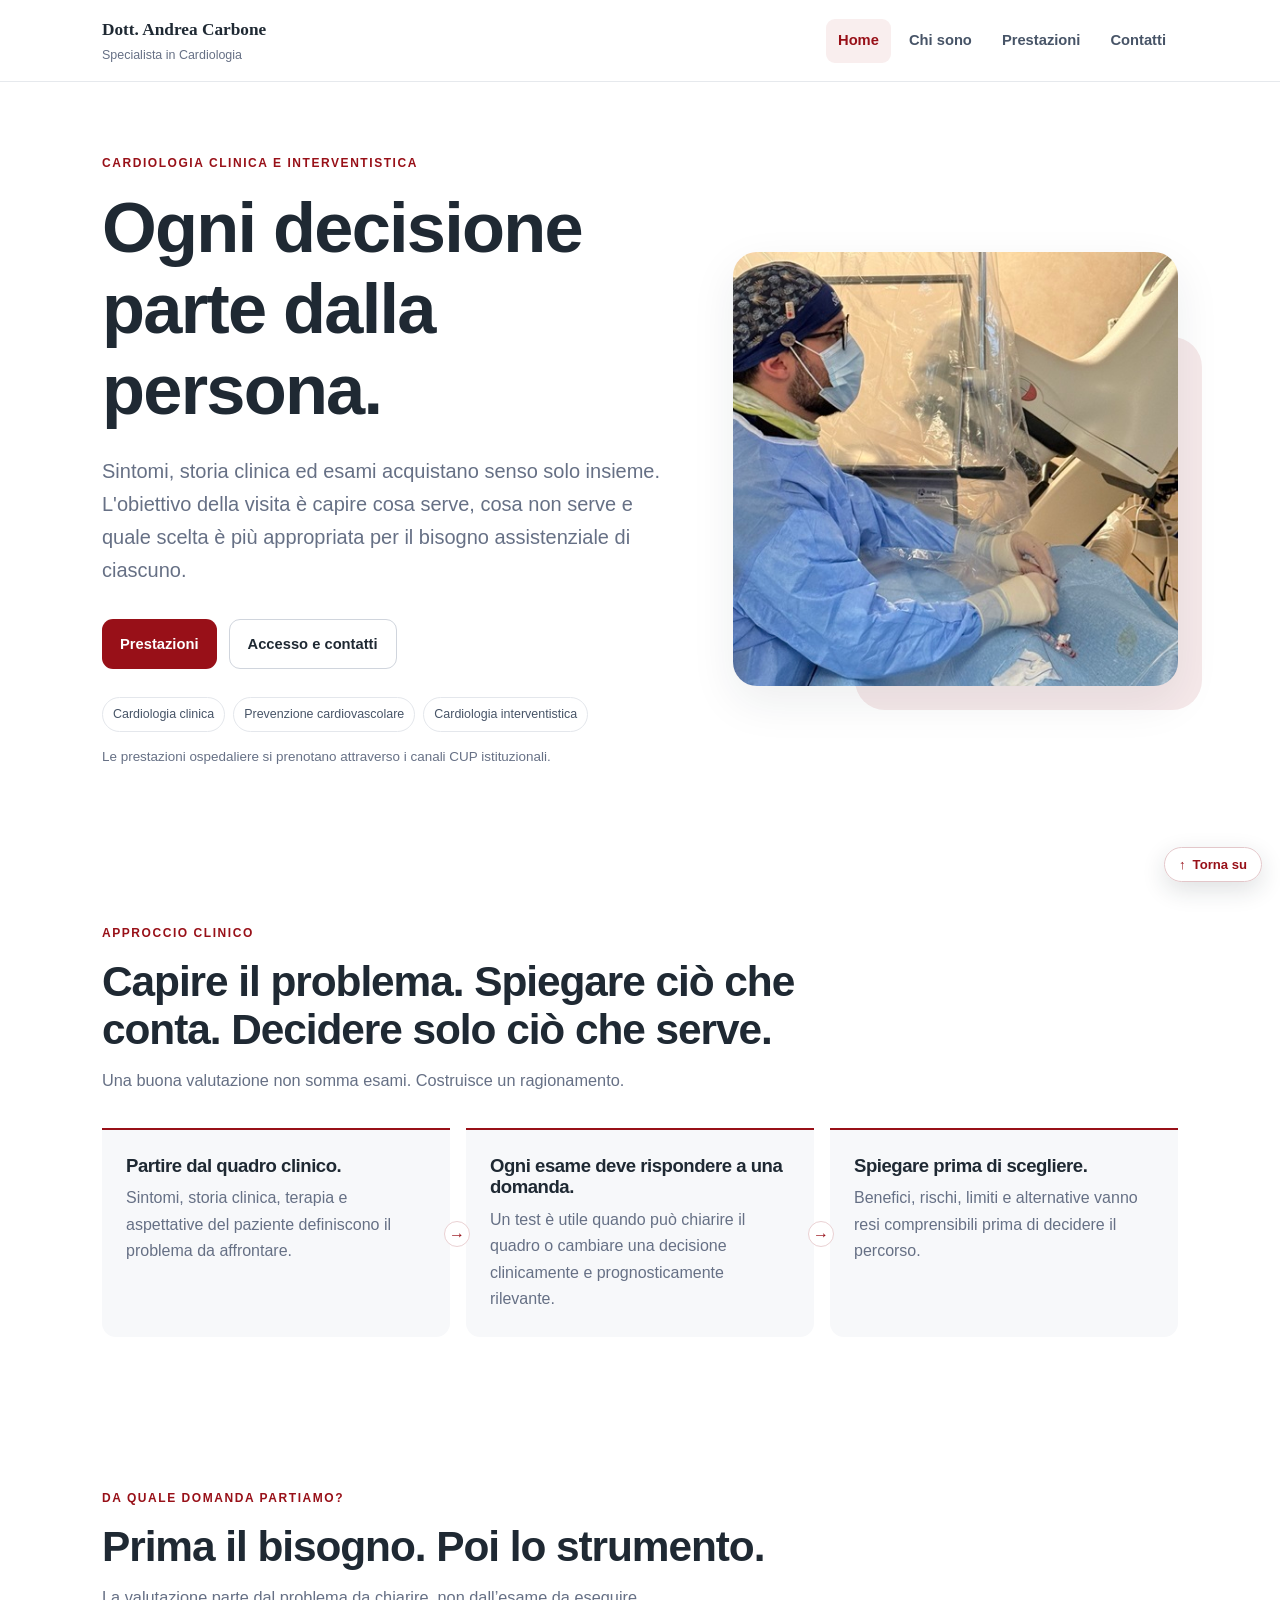
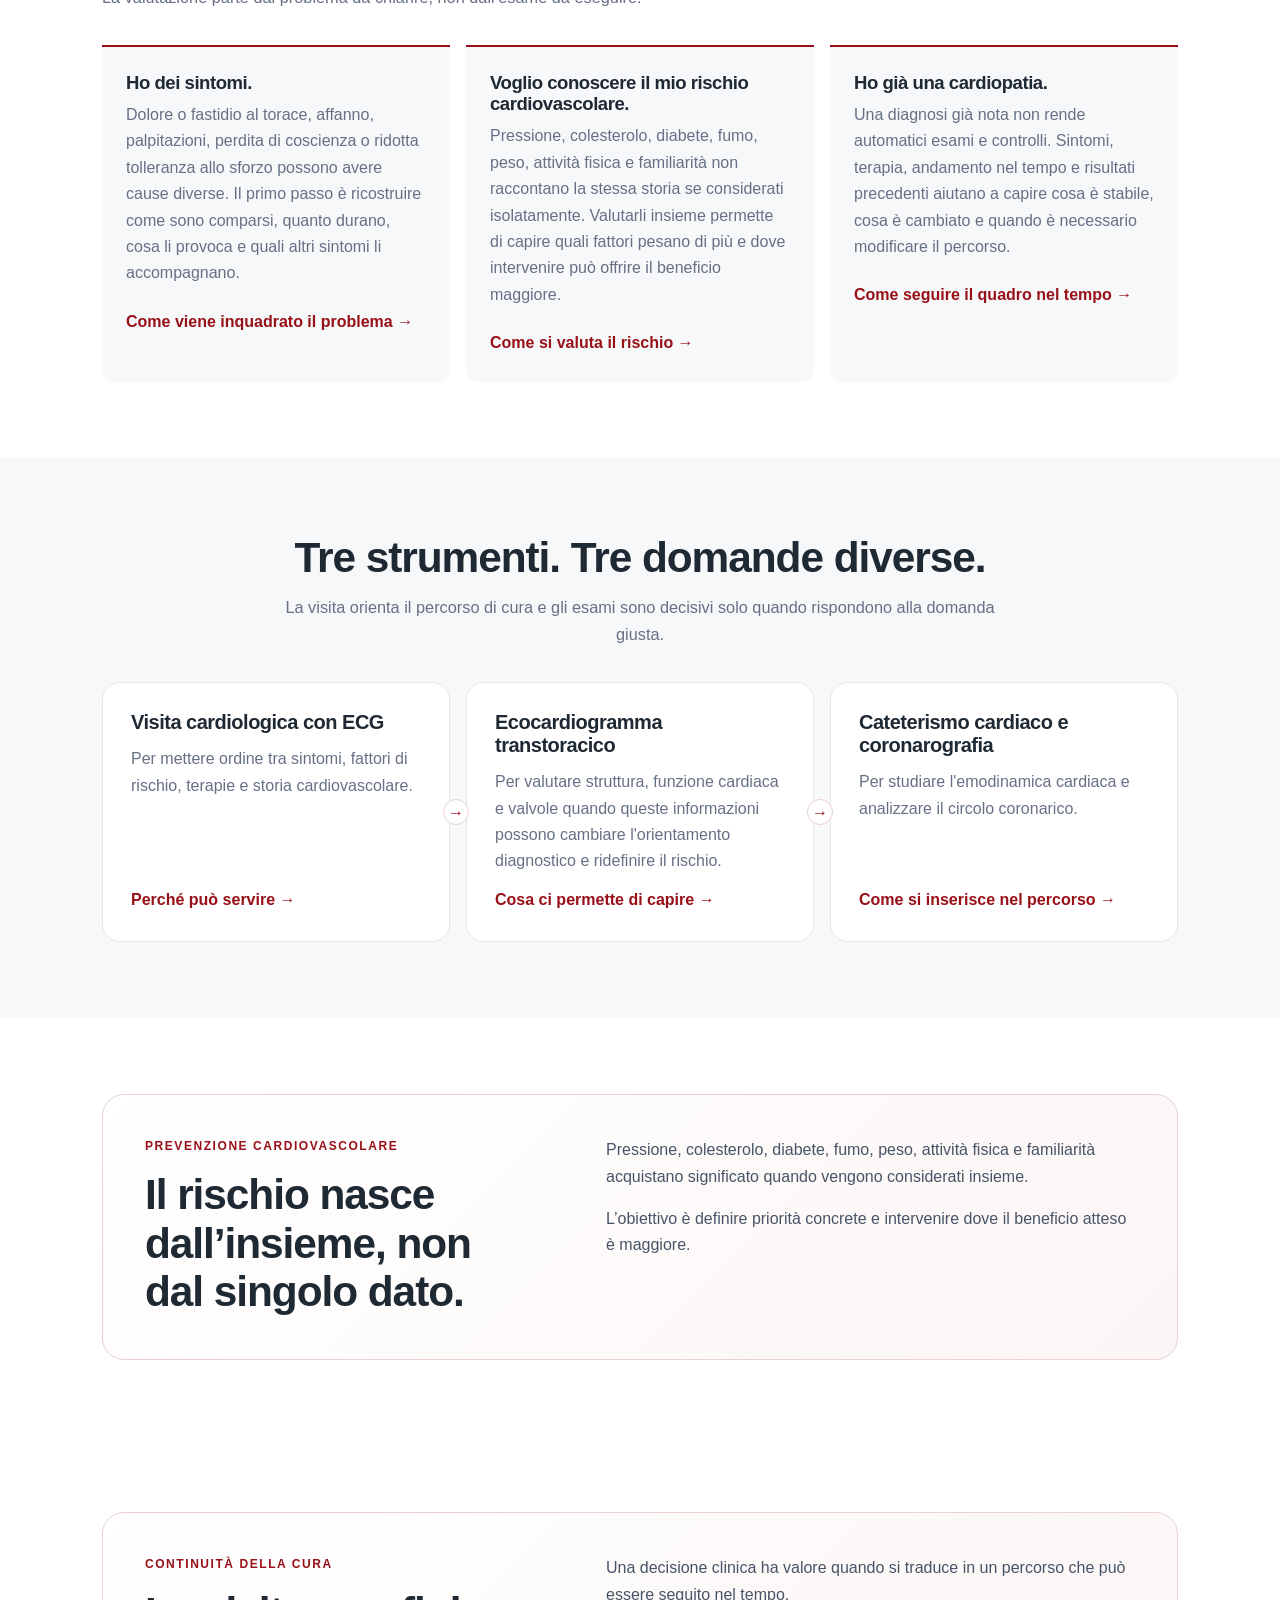
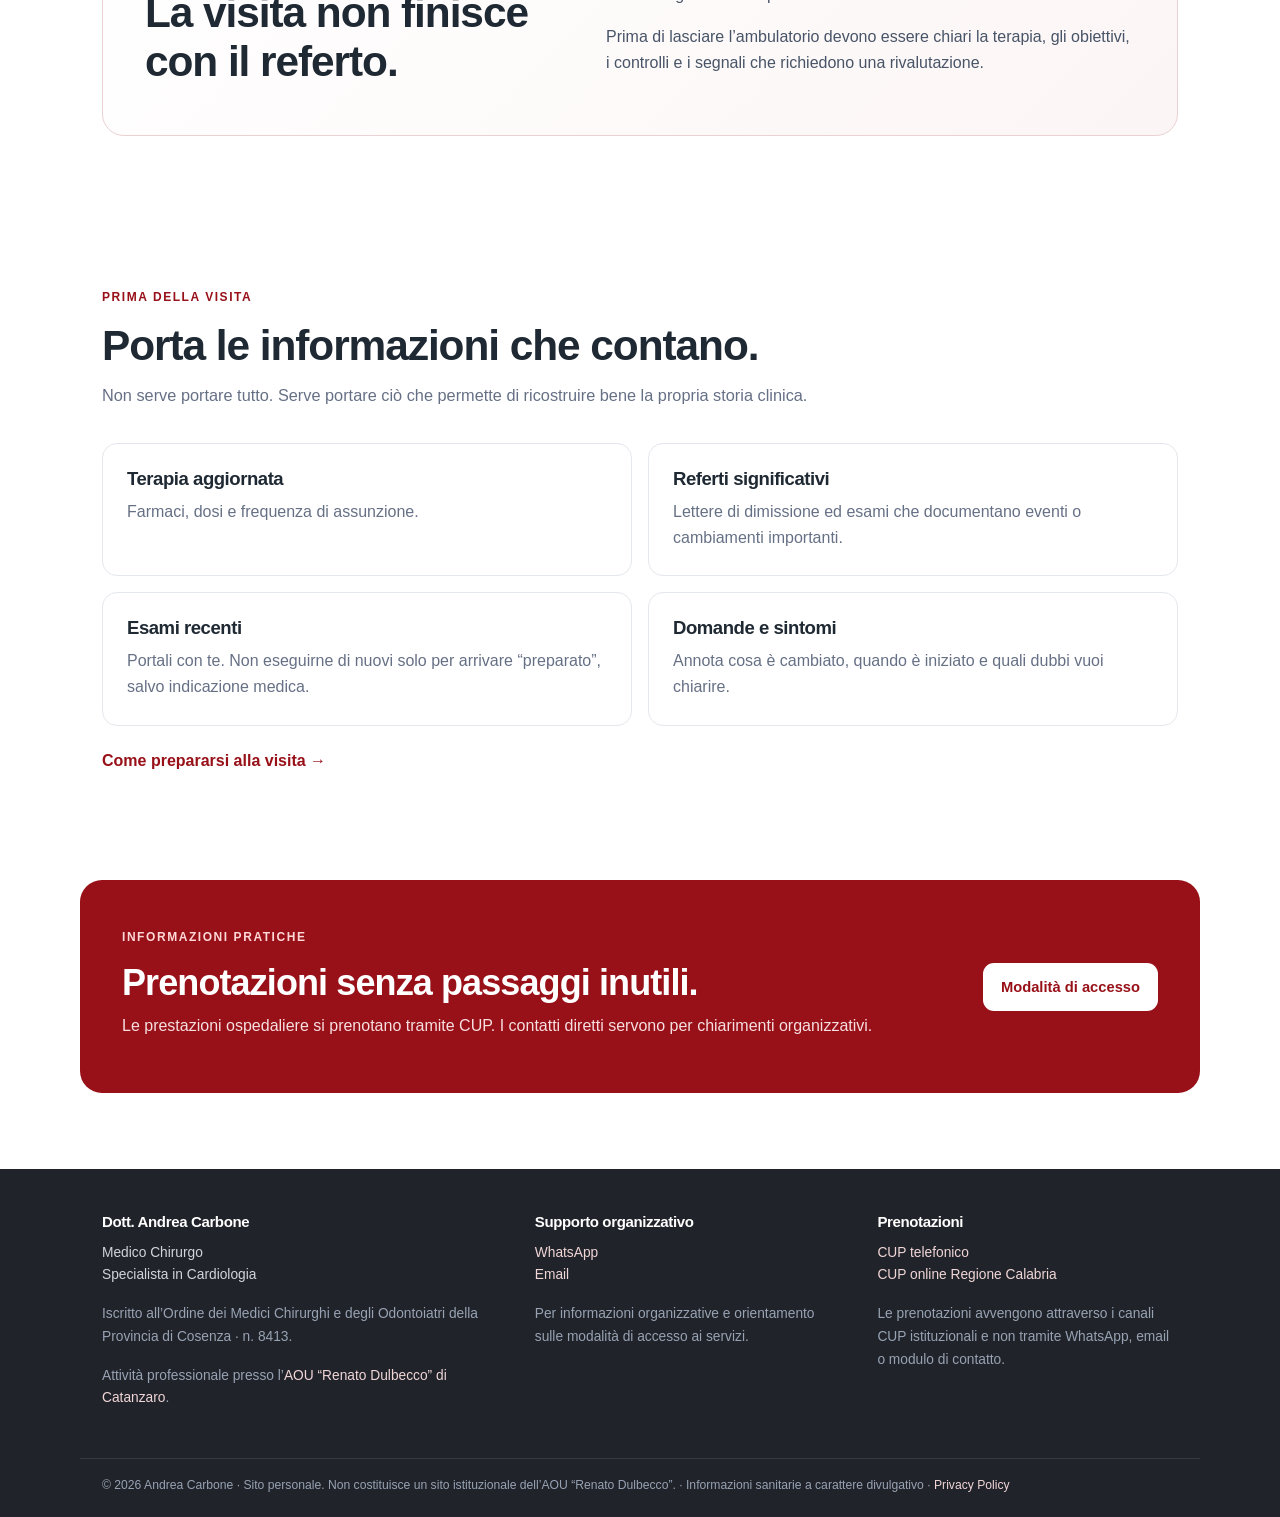
==== commit 9f943975: "Aggiorna footer con iscrizione OMCeO e disclaimer sito personale" ====
--- a/index.html
+++ b/index.html
@@ -40,6 +40,6 @@
 <section aria-labelledby="cta-title" class="cta-section"><div><p class="eyebrow light">Informazioni pratiche</p><h2 id="cta-title">Prenotazioni senza passaggi inutili.</h2><p>Le prestazioni ospedaliere si prenotano tramite CUP. I contatti diretti servono per chiarimenti organizzativi.</p></div><a class="btn btn-light" href="contatti.html">Modalità di accesso</a></section>
 </main>
 <a class="back-to-top" href="#" aria-label="Torna all’inizio della pagina">↑ <span>Torna su</span></a>
-<footer class="site-footer"><div class="footer-grid"><div><h3>Dott. Andrea Carbone</h3><p>Medico Chirurgo<br/>Specialista in Cardiologia</p></div><div><h3>Supporto organizzativo</h3><p><a href="https://wa.me/393204010074" rel="noopener" target="_blank">WhatsApp</a><br/><a href="mailto:andrea.carbone@aourenatodulbecco.it">Email</a></p><p class="footer-muted">Per informazioni organizzative e orientamento sulle modalità di accesso ai servizi.</p></div><div><h3>Prenotazioni</h3><p><a href="tel:+390961789789">CUP telefonico</a><br/><a href="https://prenota.regione.calabria.it/home" rel="noopener" target="_blank">CUP online Regione Calabria</a></p><p class="footer-muted">Prenotazioni attraverso i canali CUP istituzionali.</p></div></div><div class="footer-bottom">© 2026 Andrea Carbone · Informazioni sanitarie a carattere divulgativo · <a href="privacy.html">Privacy Policy</a></div></footer>
+<footer class="site-footer"><div class="footer-grid"><div><h3>Dott. Andrea Carbone</h3><p>Medico Chirurgo<br/>Specialista in Cardiologia</p><p class="footer-muted">Iscritto all’Ordine dei Medici Chirurghi e degli Odontoiatri della Provincia di Cosenza · n. 8413.</p><p class="footer-muted">Attività professionale presso l’<a href="https://www.aourenatodulbecco.it/amministrazione/unita_organizzativa/cardiologia-con-emodinamica-presidio-mater-domini/" rel="noopener" target="_blank">AOU “Renato Dulbecco” di Catanzaro</a>.</p></div><div><h3>Supporto organizzativo</h3><p><a href="https://wa.me/393204010074" rel="noopener" target="_blank">WhatsApp</a><br/><a href="mailto:andrea.carbone@aourenatodulbecco.it">Email</a></p><p class="footer-muted">Per informazioni organizzative e orientamento sulle modalità di accesso ai servizi.</p></div><div><h3>Prenotazioni</h3><p><a href="tel:+390961789789">CUP telefonico</a><br/><a href="https://prenota.regione.calabria.it/home" rel="noopener" target="_blank">CUP online Regione Calabria</a></p><p class="footer-muted">Le prenotazioni avvengono attraverso i canali CUP istituzionali e non tramite WhatsApp, email o modulo di contatto.</p></div></div><div class="footer-bottom">© 2026 Andrea Carbone · Sito personale. Non costituisce un sito istituzionale dell’AOU “Renato Dulbecco”. · Informazioni sanitarie a carattere divulgativo · <a href="privacy.html">Privacy Policy</a></div></footer>
 </body>
 </html>
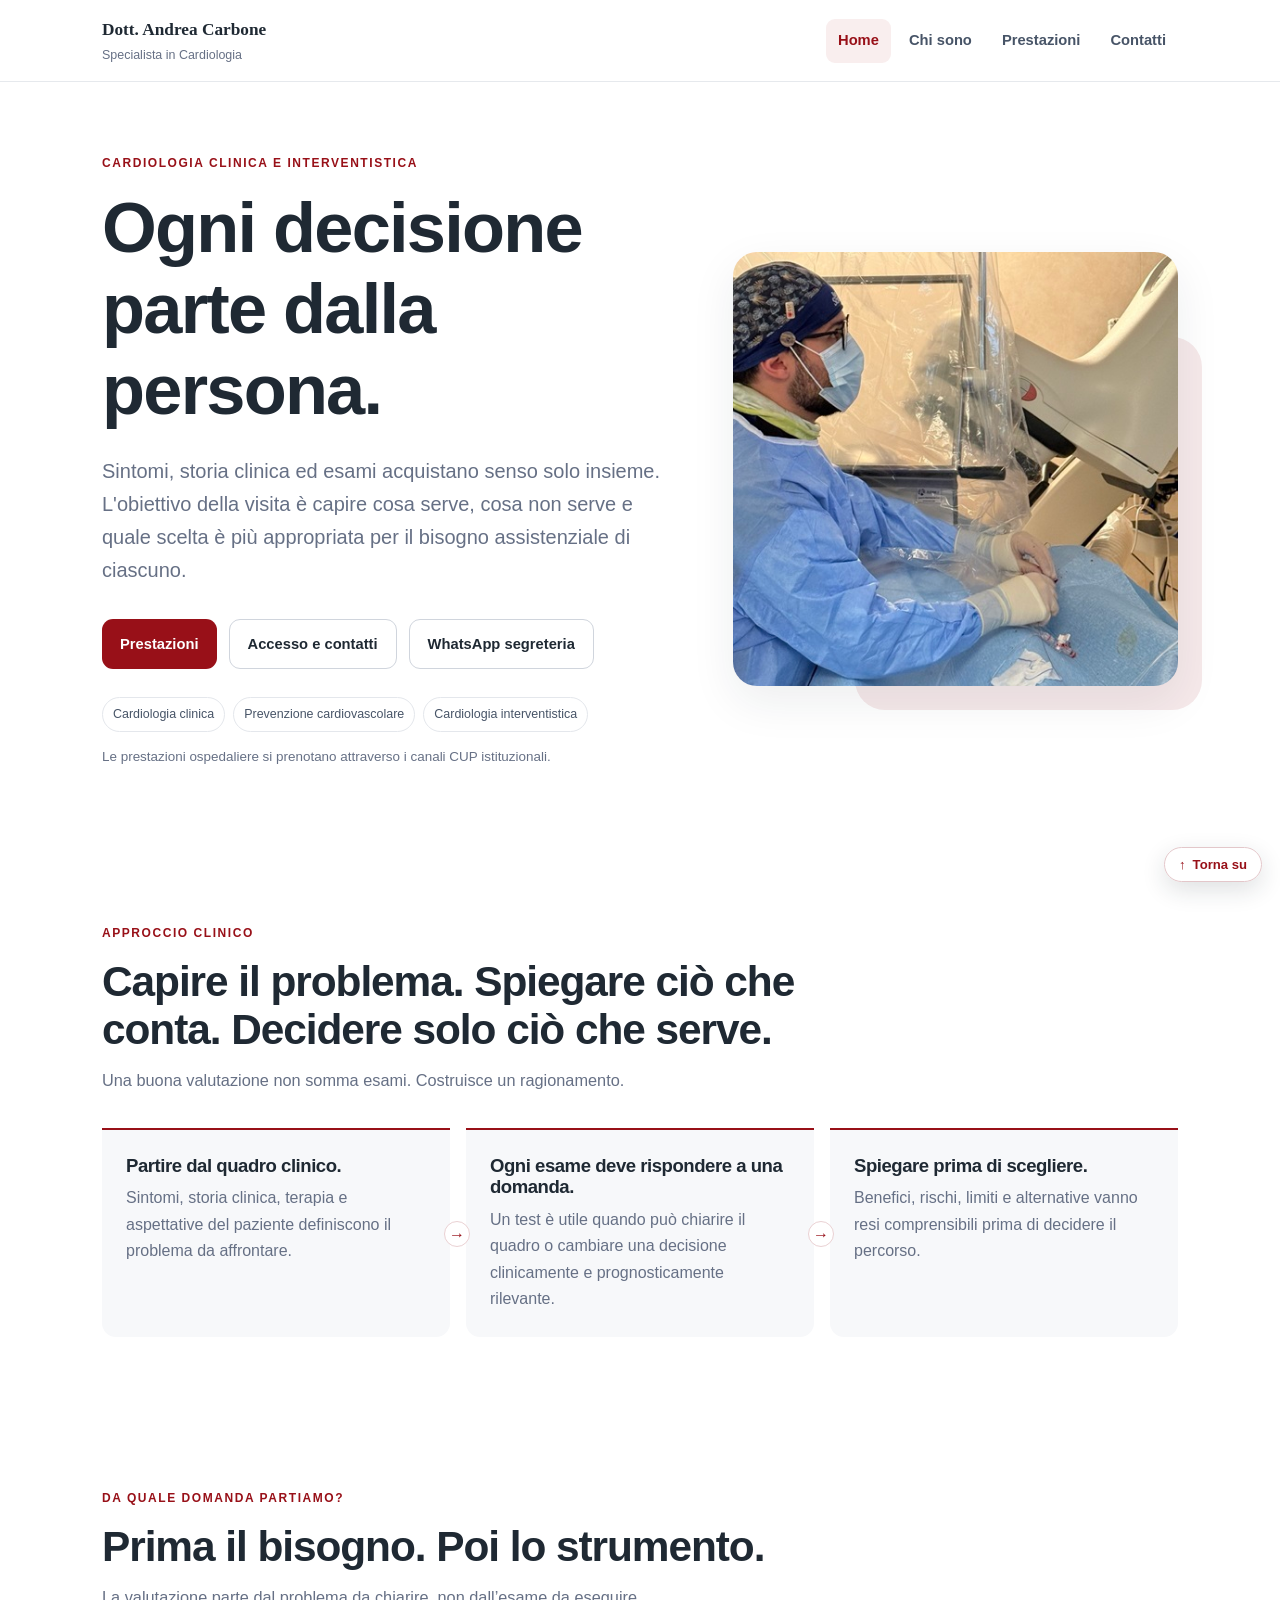
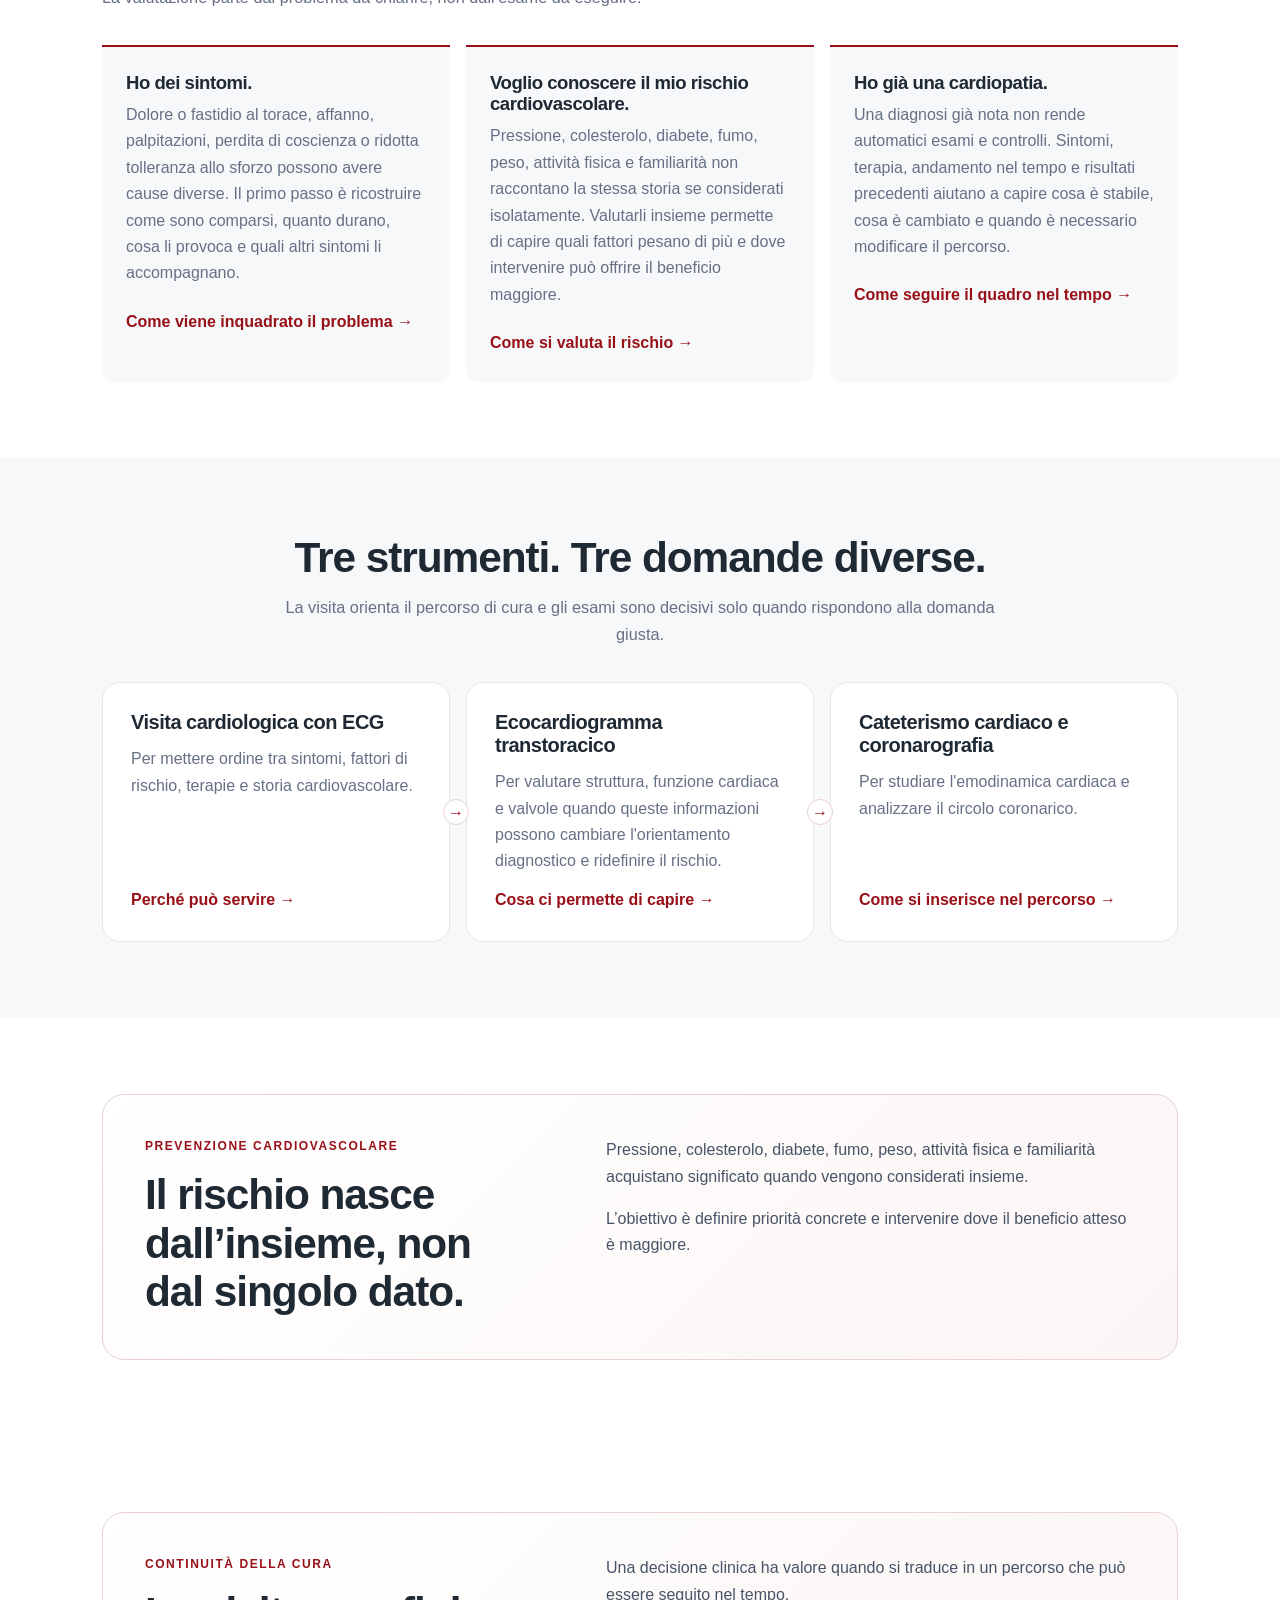
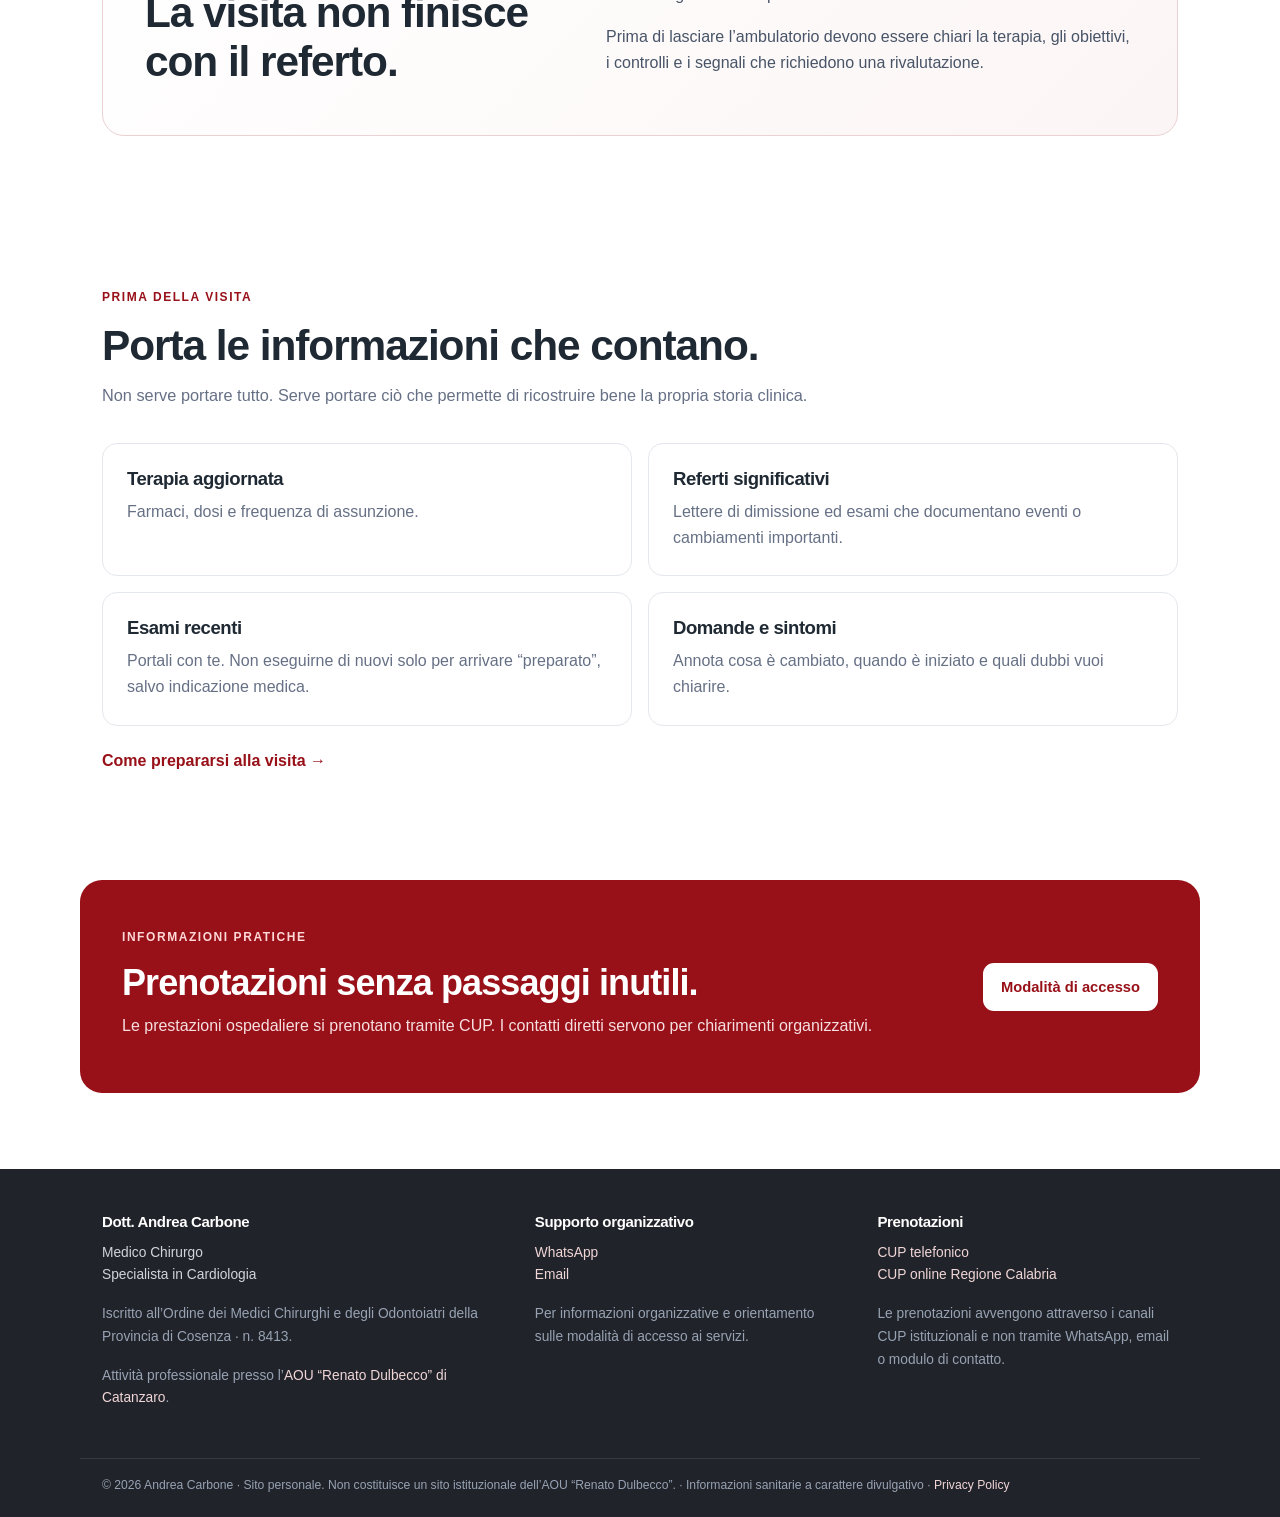
==== commit a7f62f6e: "Aggiunge pulsante WhatsApp segreteria in Home" ====
--- a/index.html
+++ b/index.html
@@ -23,14 +23,14 @@
 <link href="immagini/filigrana.png" rel="icon" type="image/png"/>
 <link href="style.css" rel="stylesheet"/>
 <script type="application/ld+json">
-{"@context":"https://schema.org","@type":"Physician","name":"Dott. Andrea Carbone","url":"https://cardiologocarbone.it/","medicalSpecialty":"Cardiovascular","areaServed":[{"@type":"City","name":"Catanzaro"},{"@type":"AdministrativeArea","name":"Calabria"}],"affiliation":{"@type":"Hospital","name":"Azienda Ospedaliero-Universitaria Renato Dulbecco","address":{"@type":"PostalAddress","addressLocality":"Catanzaro","addressRegion":"Calabria","addressCountry":"IT"}},"email":"mailto:andrea.carbone@aourenatodulbecco.it"}
+{"@context":"https://schema.org","@type":"Physician","name":"Dott. Andrea Carbone","url":"https://cardiologocarbone.it/","medicalSpecialty":"Cardiovascular","areaServed":[{"@type":"City","name":"Catanzaro"},{"@type":"AdministrativeArea","name":"Calabria"}],"affiliation":{"@type":"Hospital","name":"Azienda Ospedaliero-Universitaria Renato Dulbecco","address":{"@type":"PostalAddress","addressLocality":"Catanzaro","addressRegion":"Calabria","addressCountry":"IT"}},"email":"mailto:dott.acarbone@gmail.com"}
 </script>
 </head>
 <body>
 <a class="skip-link" href="#contenuto">Vai al contenuto</a>
 <header class="site-header"><div class="nav-wrap"><a aria-label="Home - Dott. Andrea Carbone" class="brand" href="index.html"><span class="brand-name">Dott. Andrea Carbone</span><span class="brand-role">Specialista in Cardiologia</span></a><nav aria-label="Navigazione principale" class="site-nav"><a aria-current="page" class="active" href="index.html">Home</a><a href="chi-sono.html">Chi sono</a><a href="prestazioni.html">Prestazioni</a><a href="contatti.html">Contatti</a></nav></div></header>
 <main id="contenuto">
-<section aria-labelledby="hero-title" class="hero"><div class="hero-copy"><p class="eyebrow">Cardiologia clinica e interventistica</p><h1 id="hero-title">Ogni decisione parte dalla persona.</h1><p class="hero-lead">Sintomi, storia clinica ed esami acquistano senso solo insieme. L'obiettivo della visita è capire cosa serve, cosa non serve e quale scelta è più appropriata per il bisogno assistenziale di ciascuno.</p><div class="hero-actions"><a class="btn btn-primary" href="prestazioni.html">Prestazioni</a><a class="btn btn-secondary" href="contatti.html">Accesso e contatti</a></div><div aria-label="Aree di attività" class="hero-meta"><span>Cardiologia clinica</span><span>Prevenzione cardiovascolare</span><span>Cardiologia interventistica</span></div><p class="hero-access">Le prestazioni ospedaliere si prenotano attraverso i canali CUP istituzionali.</p></div><figure class="hero-media"><img alt="Dott. Andrea Carbone durante attività di cardiologia interventistica" decoding="async" fetchpriority="high" height="760" loading="eager" src="immagini/img1.png" width="760"/></figure></section>
+<section aria-labelledby="hero-title" class="hero"><div class="hero-copy"><p class="eyebrow">Cardiologia clinica e interventistica</p><h1 id="hero-title">Ogni decisione parte dalla persona.</h1><p class="hero-lead">Sintomi, storia clinica ed esami acquistano senso solo insieme. L'obiettivo della visita è capire cosa serve, cosa non serve e quale scelta è più appropriata per il bisogno assistenziale di ciascuno.</p><div class="hero-actions"><a class="btn btn-primary" href="prestazioni.html">Prestazioni</a><a class="btn btn-secondary" href="contatti.html">Accesso e contatti</a><a aria-label="Apri WhatsApp per informazioni organizzative" class="btn btn-secondary" href="https://wa.me/393204010074?text=Buongiorno%2C%20avrei%20bisogno%20di%20un%27informazione%20organizzativa." rel="noopener" target="_blank">WhatsApp segreteria</a></div><div aria-label="Aree di attività" class="hero-meta"><span>Cardiologia clinica</span><span>Prevenzione cardiovascolare</span><span>Cardiologia interventistica</span></div><p class="hero-access">Le prestazioni ospedaliere si prenotano attraverso i canali CUP istituzionali.</p></div><figure class="hero-media"><img alt="Dott. Andrea Carbone durante attività di cardiologia interventistica" decoding="async" fetchpriority="high" height="760" loading="eager" src="immagini/img1.png" width="760"/></figure></section>
 <section aria-labelledby="approccio-title" class="content-section"><div class="section-heading"><p class="eyebrow">Approccio clinico</p><h2 id="approccio-title">Capire il problema. Spiegare ciò che conta. Decidere solo ciò che serve.</h2><p class="section-subtitle">Una buona valutazione non somma esami. Costruisce un ragionamento.</p></div><div class="principle-grid home-path"><article class="principle-card"><h3>Partire dal quadro clinico.</h3><p>Sintomi, storia clinica, terapia e aspettative del paziente definiscono il problema da affrontare.</p></article><article class="principle-card"><h3>Ogni esame deve rispondere a una domanda.</h3><p>Un test è utile quando può chiarire il quadro o cambiare una decisione clinicamente e prognosticamente rilevante.</p></article><article class="principle-card"><h3>Spiegare prima di scegliere.</h3><p>Benefici, rischi, limiti e alternative vanno resi comprensibili prima di decidere il percorso.</p></article></div></section>
 <section aria-labelledby="domande-title" class="content-section"><div class="section-heading"><p class="eyebrow">Da quale domanda partiamo?</p><h2 id="domande-title">Prima il bisogno. Poi lo strumento.</h2><p class="section-subtitle">La valutazione parte dal problema da chiarire, non dall’esame da eseguire.</p></div><div class="principle-grid"><article class="principle-card"><h3>Ho dei sintomi.</h3><p>Dolore o fastidio al torace, affanno, palpitazioni, perdita di coscienza o ridotta tolleranza allo sforzo possono avere cause diverse. Il primo passo è ricostruire come sono comparsi, quanto durano, cosa li provoca e quali altri sintomi li accompagnano.</p><div class="section-action"><a class="text-link" href="prestazioni.html#visita-ecg">Come viene inquadrato il problema →</a></div></article><article class="principle-card"><h3>Voglio conoscere il mio rischio cardiovascolare.</h3><p>Pressione, colesterolo, diabete, fumo, peso, attività fisica e familiarità non raccontano la stessa storia se considerati isolatamente. Valutarli insieme permette di capire quali fattori pesano di più e dove intervenire può offrire il beneficio maggiore.</p><div class="section-action"><a class="text-link" href="#prevenzione">Come si valuta il rischio →</a></div></article><article class="principle-card"><h3>Ho già una cardiopatia.</h3><p>Una diagnosi già nota non rende automatici esami e controlli. Sintomi, terapia, andamento nel tempo e risultati precedenti aiutano a capire cosa è stabile, cosa è cambiato e quando è necessario modificare il percorso.</p><div class="section-action"><a class="text-link" href="#continuita">Come seguire il quadro nel tempo →</a></div></article></div></section>
 <section aria-labelledby="prestazioni-title" class="content-section soft-section"><div class="section-heading centered"><h2 id="prestazioni-title">Tre strumenti. Tre domande diverse.</h2><p class="section-subtitle">La visita orienta il percorso di cura e gli esami sono decisivi solo quando rispondono alla domanda giusta.</p></div><div class="service-grid service-path"><article class="service-card"><h3>Visita cardiologica con ECG</h3><p>Per mettere ordine tra sintomi, fattori di rischio, terapie e storia cardiovascolare.</p><a class="text-link" href="prestazioni.html#visita-ecg">Perché può servire <span aria-hidden="true">→</span></a></article><article class="service-card"><h3>Ecocardiogramma transtoracico</h3><p>Per valutare struttura, funzione cardiaca e valvole quando queste informazioni possono cambiare l'orientamento diagnostico e ridefinire il rischio.</p><a class="text-link" href="prestazioni.html#ecocardiogramma">Cosa ci permette di capire <span aria-hidden="true">→</span></a></article><article class="service-card"><h3>Cateterismo cardiaco e coronarografia</h3><p>Per studiare l'emodinamica cardiaca e analizzare il circolo coronarico.</p><a class="text-link" href="prestazioni.html#coronarografia">Come si inserisce nel percorso <span aria-hidden="true">→</span></a></article></div></section>
@@ -40,6 +40,6 @@
 <section aria-labelledby="cta-title" class="cta-section"><div><p class="eyebrow light">Informazioni pratiche</p><h2 id="cta-title">Prenotazioni senza passaggi inutili.</h2><p>Le prestazioni ospedaliere si prenotano tramite CUP. I contatti diretti servono per chiarimenti organizzativi.</p></div><a class="btn btn-light" href="contatti.html">Modalità di accesso</a></section>
 </main>
 <a class="back-to-top" href="#" aria-label="Torna all’inizio della pagina">↑ <span>Torna su</span></a>
-<footer class="site-footer"><div class="footer-grid"><div><h3>Dott. Andrea Carbone</h3><p>Medico Chirurgo<br/>Specialista in Cardiologia</p><p class="footer-muted">Iscritto all’Ordine dei Medici Chirurghi e degli Odontoiatri della Provincia di Cosenza · n. 8413.</p><p class="footer-muted">Attività professionale presso l’<a href="https://www.aourenatodulbecco.it/amministrazione/unita_organizzativa/cardiologia-con-emodinamica-presidio-mater-domini/" rel="noopener" target="_blank">AOU “Renato Dulbecco” di Catanzaro</a>.</p></div><div><h3>Supporto organizzativo</h3><p><a href="https://wa.me/393204010074" rel="noopener" target="_blank">WhatsApp</a><br/><a href="mailto:andrea.carbone@aourenatodulbecco.it">Email</a></p><p class="footer-muted">Per informazioni organizzative e orientamento sulle modalità di accesso ai servizi.</p></div><div><h3>Prenotazioni</h3><p><a href="tel:+390961789789">CUP telefonico</a><br/><a href="https://prenota.regione.calabria.it/home" rel="noopener" target="_blank">CUP online Regione Calabria</a></p><p class="footer-muted">Le prenotazioni avvengono attraverso i canali CUP istituzionali e non tramite WhatsApp, email o modulo di contatto.</p></div></div><div class="footer-bottom">© 2026 Andrea Carbone · Sito personale. Non costituisce un sito istituzionale dell’AOU “Renato Dulbecco”. · Informazioni sanitarie a carattere divulgativo · <a href="privacy.html">Privacy Policy</a></div></footer>
+<footer class="site-footer"><div class="footer-grid"><div><h3>Dott. Andrea Carbone</h3><p>Medico Chirurgo<br/>Specialista in Cardiologia</p><p class="footer-muted">Iscritto all’Ordine dei Medici Chirurghi e degli Odontoiatri della Provincia di Cosenza · n. 8413.</p><p class="footer-muted">Attività professionale presso l’<a href="https://www.aourenatodulbecco.it/amministrazione/unita_organizzativa/cardiologia-con-emodinamica-presidio-mater-domini/" rel="noopener" target="_blank">AOU “Renato Dulbecco” di Catanzaro</a>.</p></div><div><h3>Supporto organizzativo</h3><p><a href="https://wa.me/393204010074" rel="noopener" target="_blank">WhatsApp</a><br/><a href="mailto:dott.acarbone@gmail.com">Email</a></p><p class="footer-muted">Per informazioni organizzative e orientamento sulle modalità di accesso ai servizi.</p></div><div><h3>Prenotazioni</h3><p><a href="tel:+390961789789">CUP telefonico</a><br/><a href="https://prenota.regione.calabria.it/home" rel="noopener" target="_blank">CUP online Regione Calabria</a></p><p class="footer-muted">Le prenotazioni avvengono attraverso i canali CUP istituzionali e non tramite WhatsApp, email o modulo di contatto.</p></div></div><div class="footer-bottom">© 2026 Andrea Carbone · Sito personale. Non costituisce un sito istituzionale dell’AOU “Renato Dulbecco”. · Informazioni sanitarie a carattere divulgativo · <a href="privacy.html">Privacy Policy</a></div></footer>
 </body>
 </html>
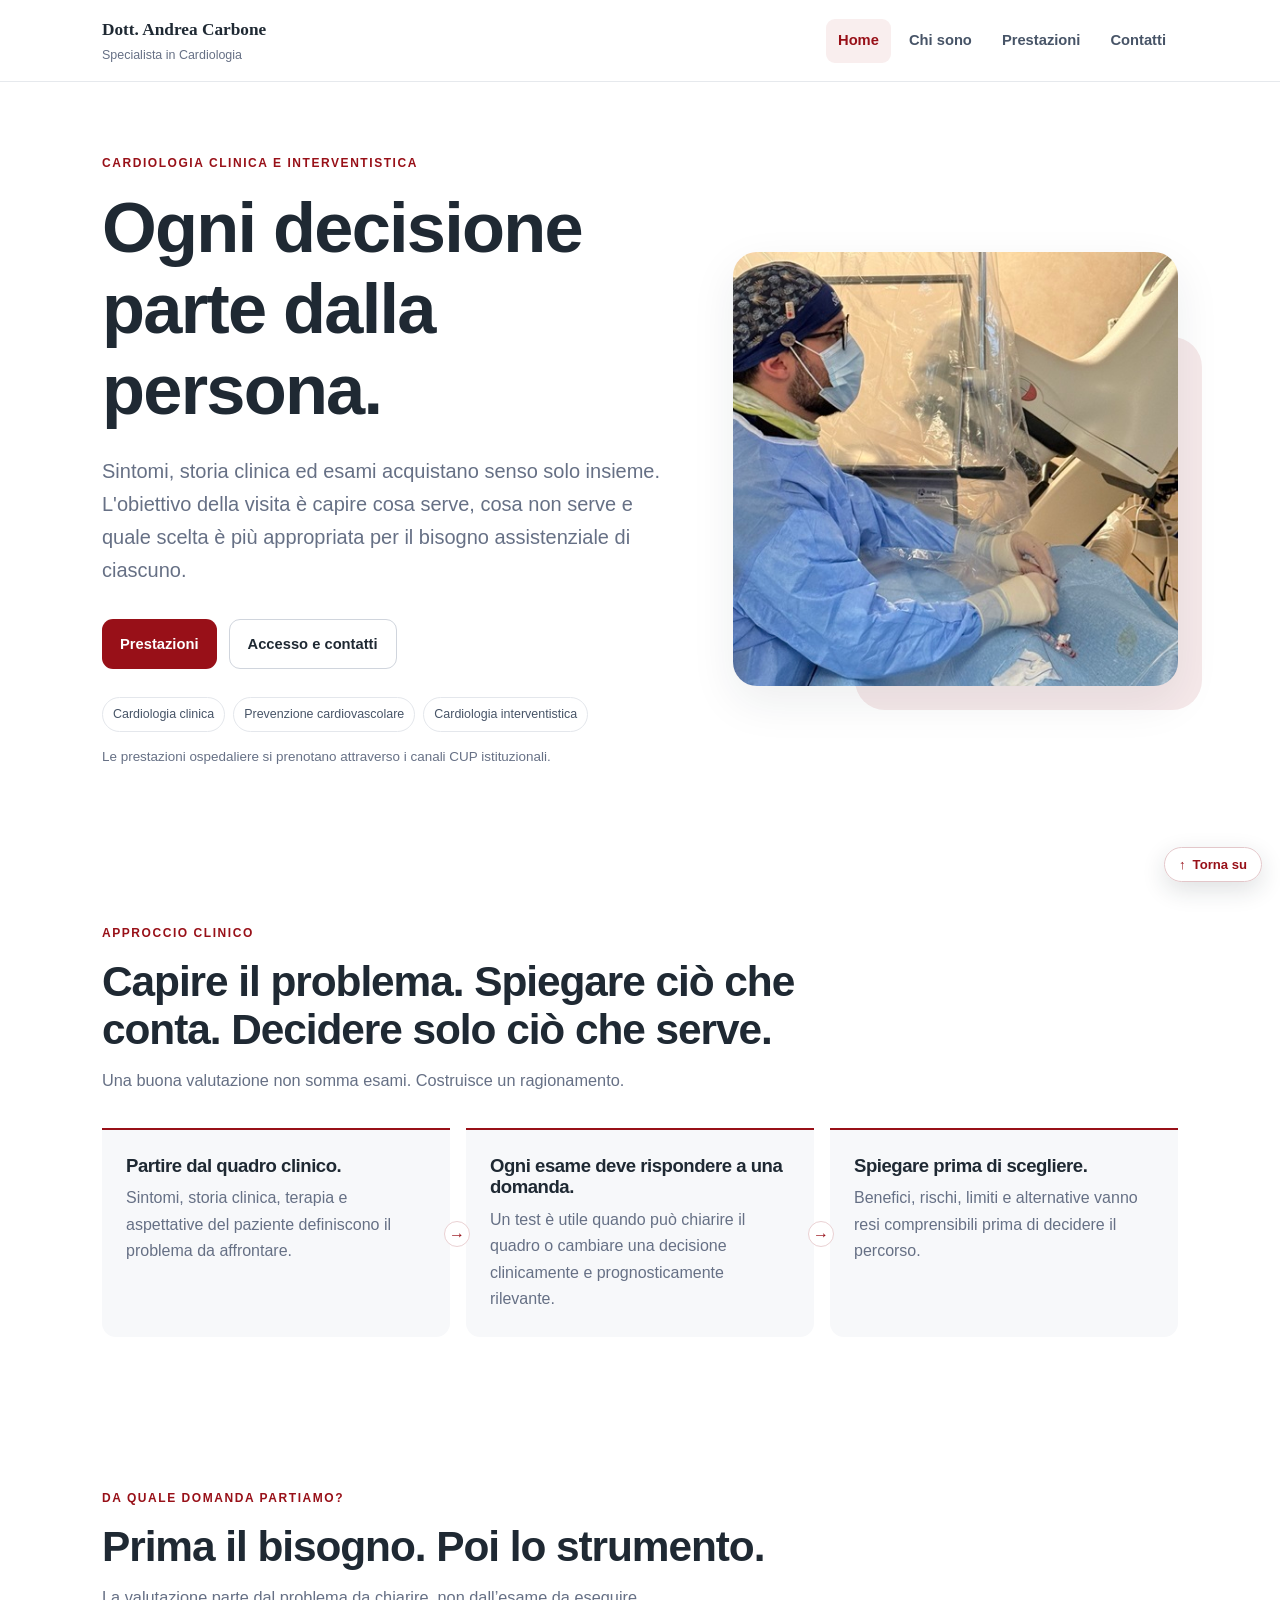
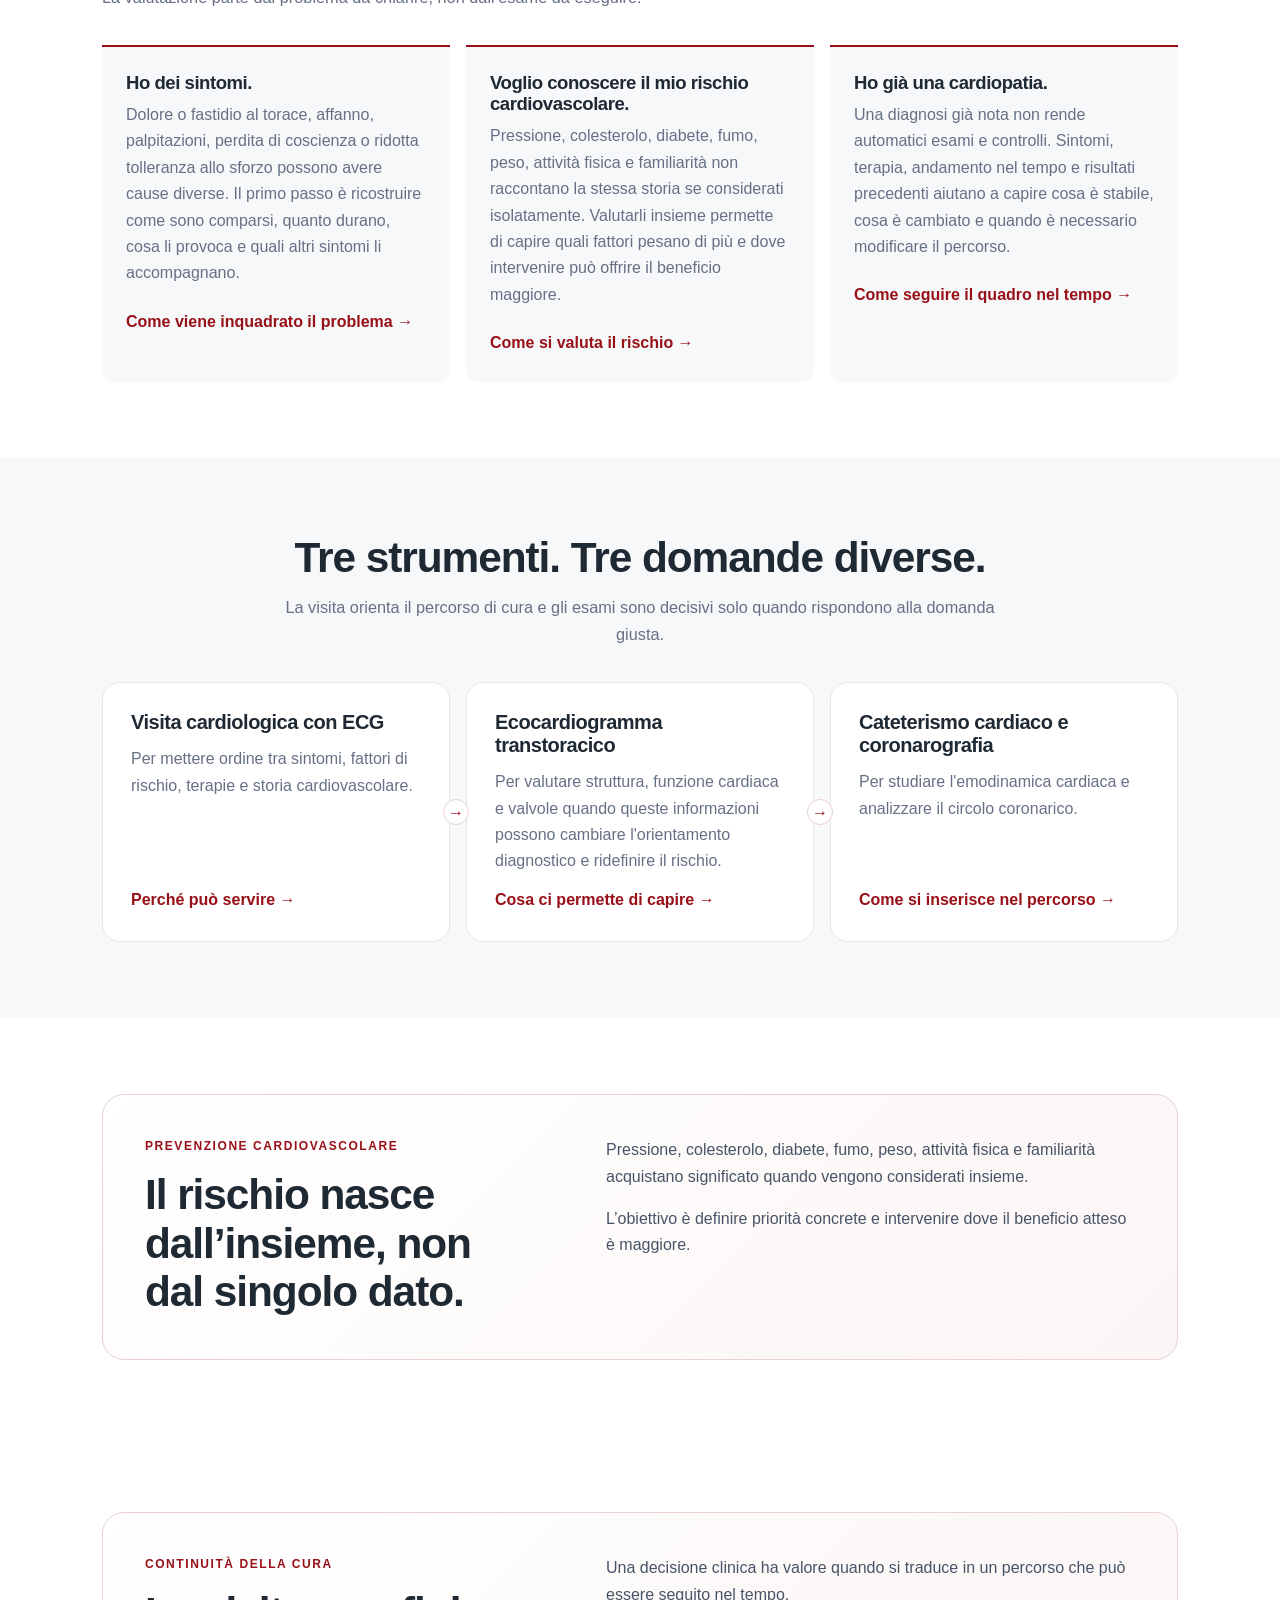
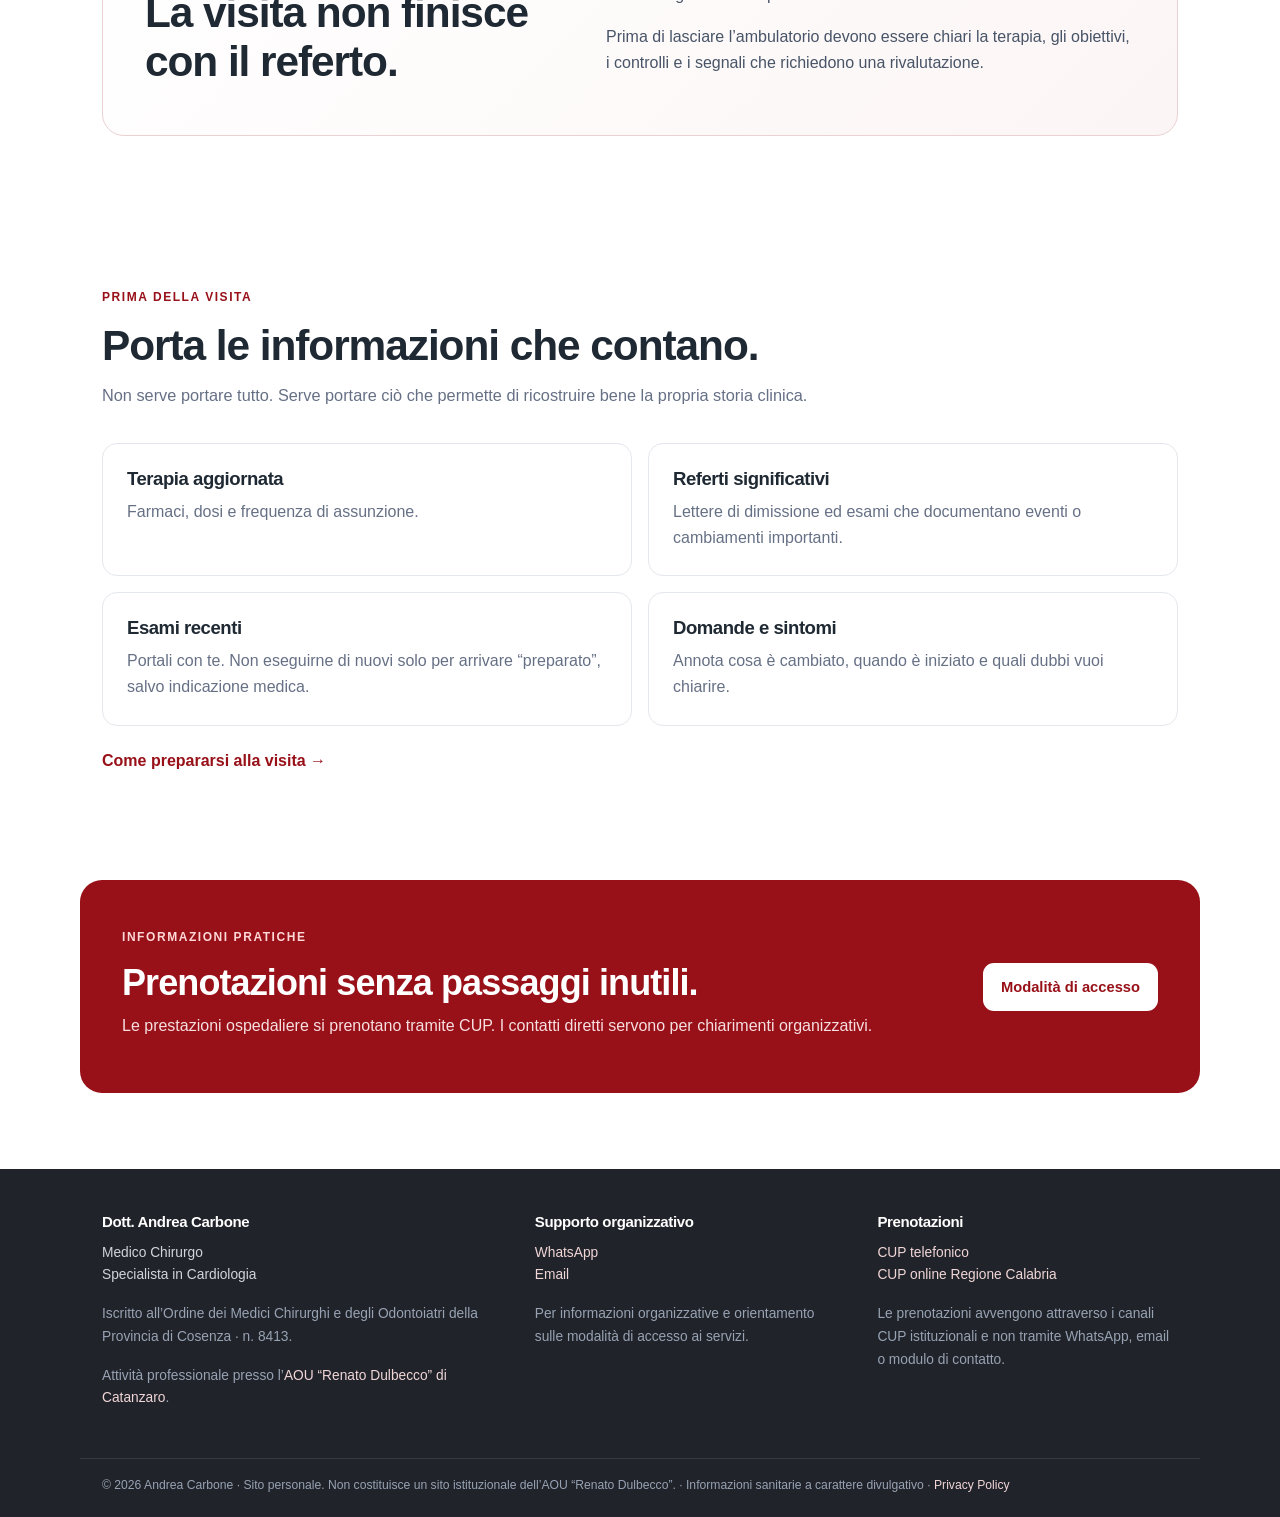
==== commit a9769548: "Rimuove pulsante WhatsApp segreteria dalla Home" ====
--- a/index.html
+++ b/index.html
@@ -30,7 +30,7 @@
 <a class="skip-link" href="#contenuto">Vai al contenuto</a>
 <header class="site-header"><div class="nav-wrap"><a aria-label="Home - Dott. Andrea Carbone" class="brand" href="index.html"><span class="brand-name">Dott. Andrea Carbone</span><span class="brand-role">Specialista in Cardiologia</span></a><nav aria-label="Navigazione principale" class="site-nav"><a aria-current="page" class="active" href="index.html">Home</a><a href="chi-sono.html">Chi sono</a><a href="prestazioni.html">Prestazioni</a><a href="contatti.html">Contatti</a></nav></div></header>
 <main id="contenuto">
-<section aria-labelledby="hero-title" class="hero"><div class="hero-copy"><p class="eyebrow">Cardiologia clinica e interventistica</p><h1 id="hero-title">Ogni decisione parte dalla persona.</h1><p class="hero-lead">Sintomi, storia clinica ed esami acquistano senso solo insieme. L'obiettivo della visita è capire cosa serve, cosa non serve e quale scelta è più appropriata per il bisogno assistenziale di ciascuno.</p><div class="hero-actions"><a class="btn btn-primary" href="prestazioni.html">Prestazioni</a><a class="btn btn-secondary" href="contatti.html">Accesso e contatti</a><a aria-label="Apri WhatsApp per informazioni organizzative" class="btn btn-secondary" href="https://wa.me/393204010074?text=Buongiorno%2C%20avrei%20bisogno%20di%20un%27informazione%20organizzativa." rel="noopener" target="_blank">WhatsApp segreteria</a></div><div aria-label="Aree di attività" class="hero-meta"><span>Cardiologia clinica</span><span>Prevenzione cardiovascolare</span><span>Cardiologia interventistica</span></div><p class="hero-access">Le prestazioni ospedaliere si prenotano attraverso i canali CUP istituzionali.</p></div><figure class="hero-media"><img alt="Dott. Andrea Carbone durante attività di cardiologia interventistica" decoding="async" fetchpriority="high" height="760" loading="eager" src="immagini/img1.png" width="760"/></figure></section>
+<section aria-labelledby="hero-title" class="hero"><div class="hero-copy"><p class="eyebrow">Cardiologia clinica e interventistica</p><h1 id="hero-title">Ogni decisione parte dalla persona.</h1><p class="hero-lead">Sintomi, storia clinica ed esami acquistano senso solo insieme. L'obiettivo della visita è capire cosa serve, cosa non serve e quale scelta è più appropriata per il bisogno assistenziale di ciascuno.</p><div class="hero-actions"><a class="btn btn-primary" href="prestazioni.html">Prestazioni</a><a class="btn btn-secondary" href="contatti.html">Accesso e contatti</a></div><div aria-label="Aree di attività" class="hero-meta"><span>Cardiologia clinica</span><span>Prevenzione cardiovascolare</span><span>Cardiologia interventistica</span></div><p class="hero-access">Le prestazioni ospedaliere si prenotano attraverso i canali CUP istituzionali.</p></div><figure class="hero-media"><img alt="Dott. Andrea Carbone durante attività di cardiologia interventistica" decoding="async" fetchpriority="high" height="760" loading="eager" src="immagini/img1.png" width="760"/></figure></section>
 <section aria-labelledby="approccio-title" class="content-section"><div class="section-heading"><p class="eyebrow">Approccio clinico</p><h2 id="approccio-title">Capire il problema. Spiegare ciò che conta. Decidere solo ciò che serve.</h2><p class="section-subtitle">Una buona valutazione non somma esami. Costruisce un ragionamento.</p></div><div class="principle-grid home-path"><article class="principle-card"><h3>Partire dal quadro clinico.</h3><p>Sintomi, storia clinica, terapia e aspettative del paziente definiscono il problema da affrontare.</p></article><article class="principle-card"><h3>Ogni esame deve rispondere a una domanda.</h3><p>Un test è utile quando può chiarire il quadro o cambiare una decisione clinicamente e prognosticamente rilevante.</p></article><article class="principle-card"><h3>Spiegare prima di scegliere.</h3><p>Benefici, rischi, limiti e alternative vanno resi comprensibili prima di decidere il percorso.</p></article></div></section>
 <section aria-labelledby="domande-title" class="content-section"><div class="section-heading"><p class="eyebrow">Da quale domanda partiamo?</p><h2 id="domande-title">Prima il bisogno. Poi lo strumento.</h2><p class="section-subtitle">La valutazione parte dal problema da chiarire, non dall’esame da eseguire.</p></div><div class="principle-grid"><article class="principle-card"><h3>Ho dei sintomi.</h3><p>Dolore o fastidio al torace, affanno, palpitazioni, perdita di coscienza o ridotta tolleranza allo sforzo possono avere cause diverse. Il primo passo è ricostruire come sono comparsi, quanto durano, cosa li provoca e quali altri sintomi li accompagnano.</p><div class="section-action"><a class="text-link" href="prestazioni.html#visita-ecg">Come viene inquadrato il problema →</a></div></article><article class="principle-card"><h3>Voglio conoscere il mio rischio cardiovascolare.</h3><p>Pressione, colesterolo, diabete, fumo, peso, attività fisica e familiarità non raccontano la stessa storia se considerati isolatamente. Valutarli insieme permette di capire quali fattori pesano di più e dove intervenire può offrire il beneficio maggiore.</p><div class="section-action"><a class="text-link" href="#prevenzione">Come si valuta il rischio →</a></div></article><article class="principle-card"><h3>Ho già una cardiopatia.</h3><p>Una diagnosi già nota non rende automatici esami e controlli. Sintomi, terapia, andamento nel tempo e risultati precedenti aiutano a capire cosa è stabile, cosa è cambiato e quando è necessario modificare il percorso.</p><div class="section-action"><a class="text-link" href="#continuita">Come seguire il quadro nel tempo →</a></div></article></div></section>
 <section aria-labelledby="prestazioni-title" class="content-section soft-section"><div class="section-heading centered"><h2 id="prestazioni-title">Tre strumenti. Tre domande diverse.</h2><p class="section-subtitle">La visita orienta il percorso di cura e gli esami sono decisivi solo quando rispondono alla domanda giusta.</p></div><div class="service-grid service-path"><article class="service-card"><h3>Visita cardiologica con ECG</h3><p>Per mettere ordine tra sintomi, fattori di rischio, terapie e storia cardiovascolare.</p><a class="text-link" href="prestazioni.html#visita-ecg">Perché può servire <span aria-hidden="true">→</span></a></article><article class="service-card"><h3>Ecocardiogramma transtoracico</h3><p>Per valutare struttura, funzione cardiaca e valvole quando queste informazioni possono cambiare l'orientamento diagnostico e ridefinire il rischio.</p><a class="text-link" href="prestazioni.html#ecocardiogramma">Cosa ci permette di capire <span aria-hidden="true">→</span></a></article><article class="service-card"><h3>Cateterismo cardiaco e coronarografia</h3><p>Per studiare l'emodinamica cardiaca e analizzare il circolo coronarico.</p><a class="text-link" href="prestazioni.html#coronarografia">Come si inserisce nel percorso <span aria-hidden="true">→</span></a></article></div></section>
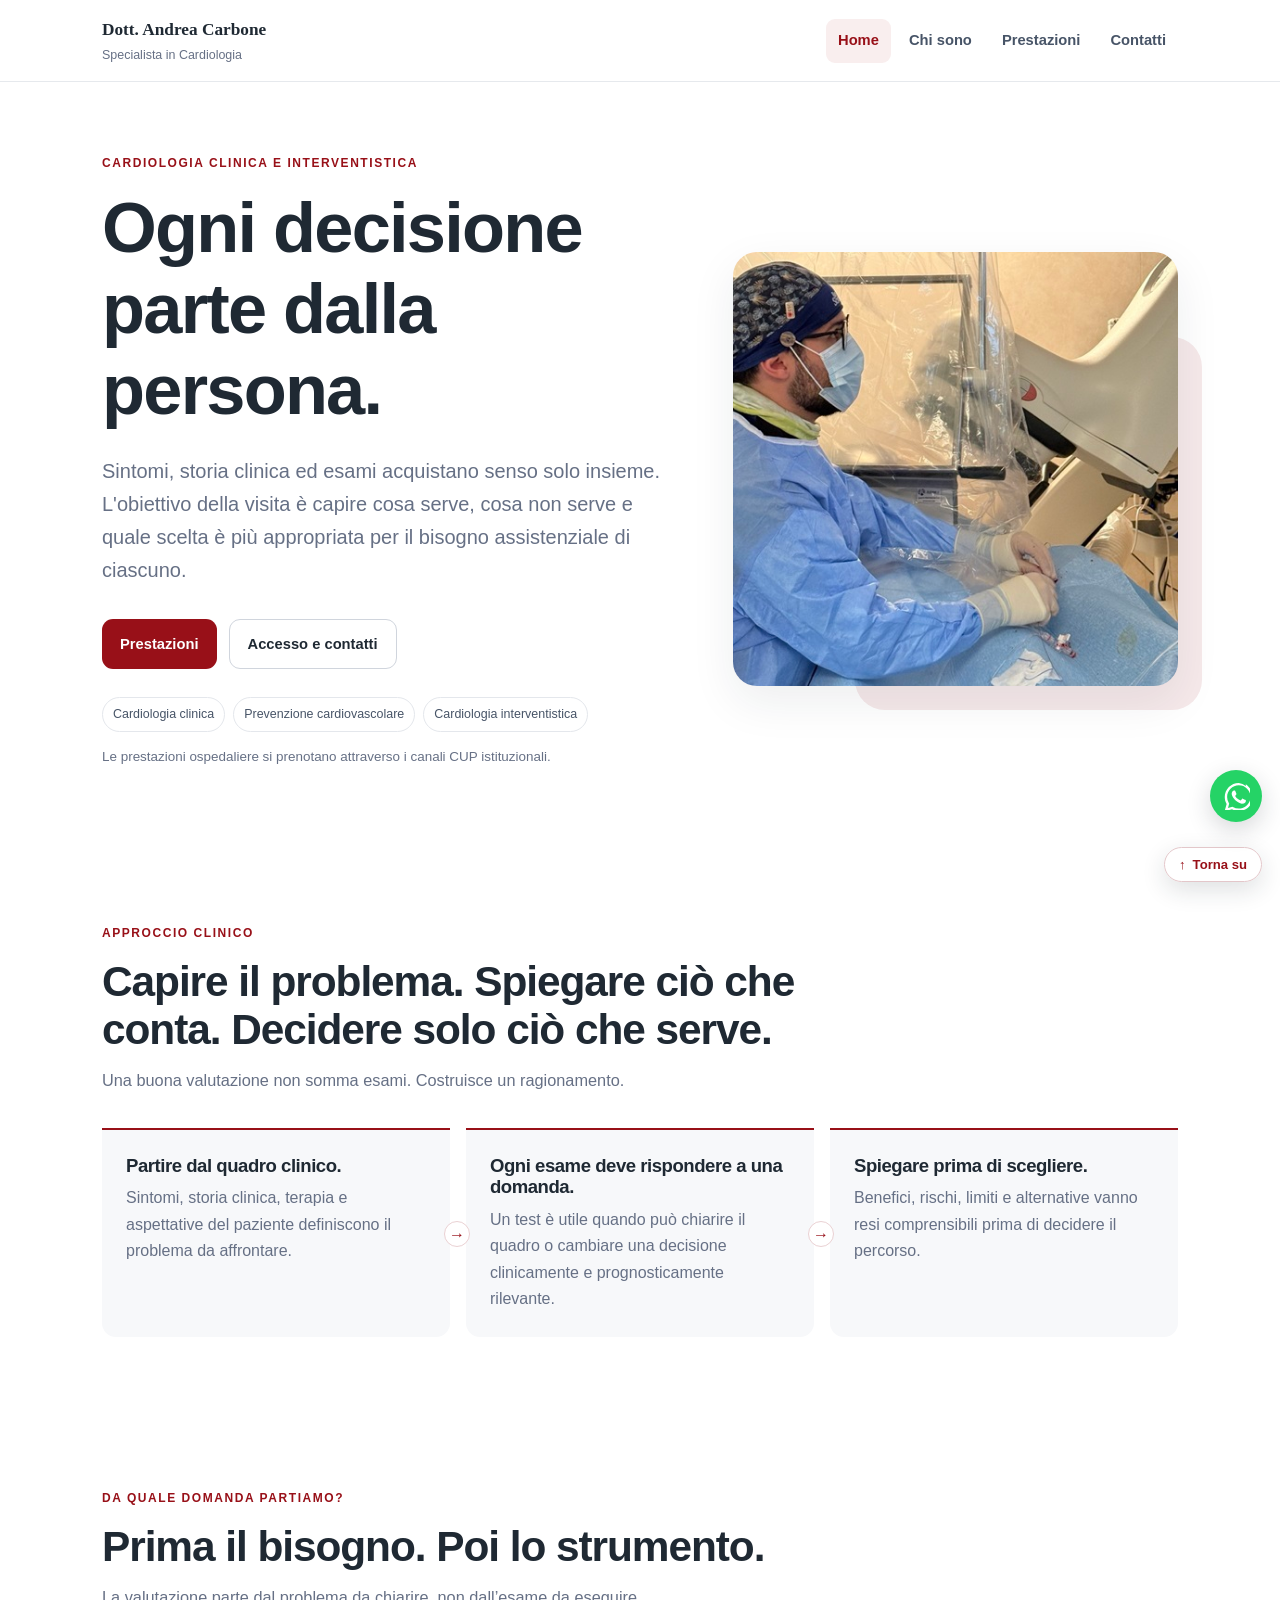
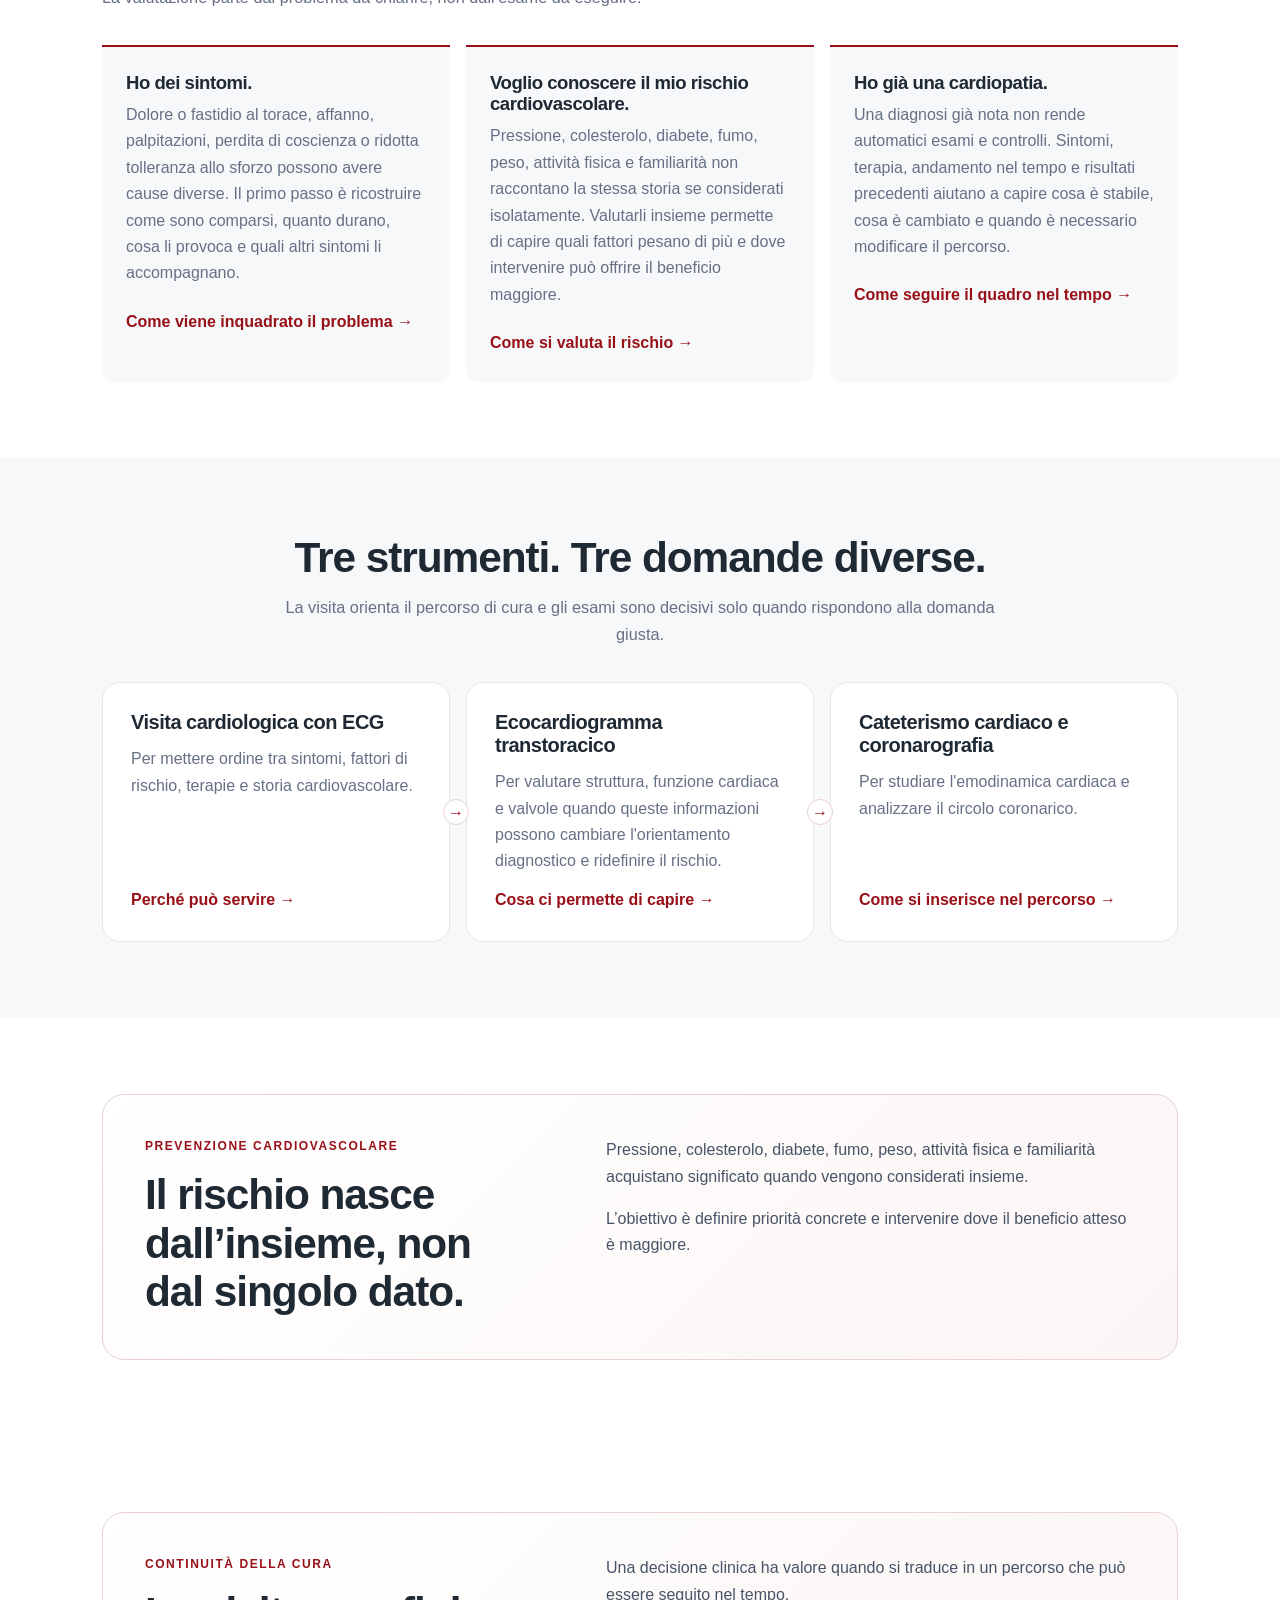
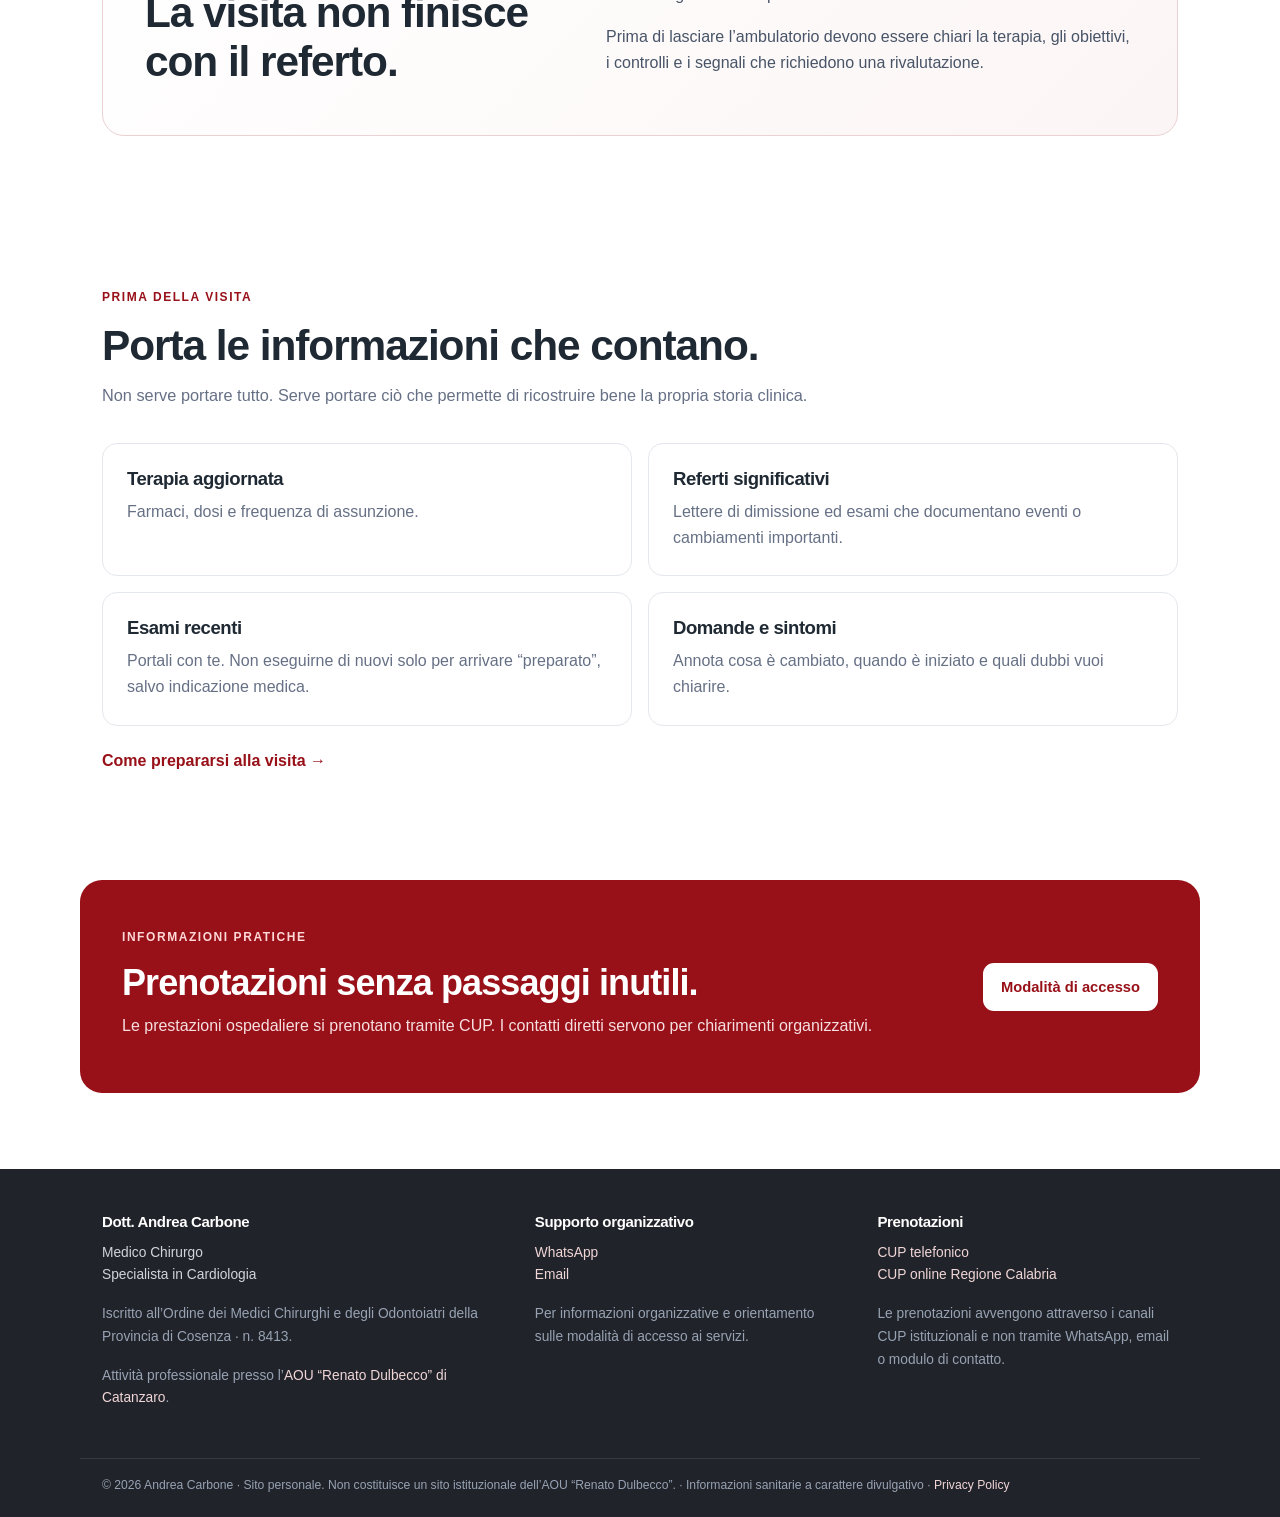
==== commit 420d9972: "Aggiunge pulsante WhatsApp flottante per informazioni prenotazioni" ====
--- a/index.html
+++ b/index.html
@@ -39,6 +39,7 @@
 <section aria-labelledby="quick-title" class="content-section patient-questions"><div class="section-heading"><p class="eyebrow">Prima della visita</p><h2 id="quick-title">Porta le informazioni che contano.</h2><p class="section-subtitle">Non serve portare tutto. Serve portare ciò che permette di ricostruire bene la propria storia clinica.</p></div><div class="quick-grid"><article class="quick-card"><h3>Terapia aggiornata</h3><p>Farmaci, dosi e frequenza di assunzione.</p></article><article class="quick-card"><h3>Referti significativi</h3><p>Lettere di dimissione ed esami che documentano eventi o cambiamenti importanti.</p></article><article class="quick-card"><h3>Esami recenti</h3><p>Portali con te. Non eseguirne di nuovi solo per arrivare “preparato”, salvo indicazione medica.</p></article><article class="quick-card"><h3>Domande e sintomi</h3><p>Annota cosa è cambiato, quando è iniziato e quali dubbi vuoi chiarire.</p></article></div><div class="section-action"><a class="text-link" href="prestazioni.html#prima-della-visita">Come prepararsi alla visita →</a></div></section>
 <section aria-labelledby="cta-title" class="cta-section"><div><p class="eyebrow light">Informazioni pratiche</p><h2 id="cta-title">Prenotazioni senza passaggi inutili.</h2><p>Le prestazioni ospedaliere si prenotano tramite CUP. I contatti diretti servono per chiarimenti organizzativi.</p></div><a class="btn btn-light" href="contatti.html">Modalità di accesso</a></section>
 </main>
+<a href="https://wa.me/393204010074?text=Buongiorno%2C%20vorrei%20ricevere%20informazioni%20sulle%20modalit%C3%A0%20di%20prenotazione%20di%20una%20visita." target="_blank" rel="noopener" aria-label="Chiedi informazioni sulle prenotazioni via WhatsApp" title="Informazioni prenotazioni" style="position:fixed;right:18px;bottom:78px;z-index:46;width:52px;height:52px;border-radius:50%;background:#25D366;display:flex;align-items:center;justify-content:center;box-shadow:0 8px 24px rgba(31,41,51,.18);text-decoration:none;transition:transform .18s ease,box-shadow .18s ease;"><svg aria-hidden="true" viewBox="0 0 16 16" width="28" height="28" fill="#fff"><path d="M13.601 2.326A7.854 7.854 0 0 0 9.594.5C5.17.5 1.57 4.1 1.57 8.53c0 1.415.369 2.795 1.07 4.01L1.5 16.7l4.257-1.117a8.02 8.02 0 0 0 3.837.976h.004c4.424 0 8.025-3.6 8.025-8.03 0-2.144-.835-4.158-2.349-5.676a7.93 7.93 0 0 0-1.673-1.527zm-4.007 12.87h-.003a6.63 6.63 0 0 1-3.38-.925l-.242-.144-2.525.663.674-2.461-.157-.253A6.56 6.56 0 0 1 2.93 8.53c0-3.675 2.99-6.664 6.67-6.664a6.62 6.62 0 0 1 4.718 1.956 6.62 6.62 0 0 1 1.951 4.713c-.002 3.675-2.992 6.665-6.675 6.665zm3.66-4.995c-.2-.1-1.182-.583-1.365-.65-.183-.066-.316-.1-.45.1-.133.2-.516.65-.633.783-.116.133-.233.15-.433.05-.2-.1-.845-.311-1.61-.994-.595-.53-.997-1.185-1.113-1.385-.117-.2-.012-.308.087-.407.09-.09.2-.233.3-.35.1-.116.133-.2.2-.333.067-.133.033-.25-.017-.35-.05-.1-.45-1.083-.616-1.483-.162-.39-.327-.337-.45-.343l-.383-.007a.73.73 0 0 0-.533.25c-.183.2-.7.683-.7 1.667s.716 1.933.816 2.066c.1.133 1.408 2.15 3.413 3.016.477.206.849.329 1.139.421.478.152.914.13 1.258.079.384-.057 1.182-.483 1.349-.95.166-.466.166-.866.116-.95-.05-.083-.183-.133-.383-.233z"/></svg></a>
 <a class="back-to-top" href="#" aria-label="Torna all’inizio della pagina">↑ <span>Torna su</span></a>
 <footer class="site-footer"><div class="footer-grid"><div><h3>Dott. Andrea Carbone</h3><p>Medico Chirurgo<br/>Specialista in Cardiologia</p><p class="footer-muted">Iscritto all’Ordine dei Medici Chirurghi e degli Odontoiatri della Provincia di Cosenza · n. 8413.</p><p class="footer-muted">Attività professionale presso l’<a href="https://www.aourenatodulbecco.it/amministrazione/unita_organizzativa/cardiologia-con-emodinamica-presidio-mater-domini/" rel="noopener" target="_blank">AOU “Renato Dulbecco” di Catanzaro</a>.</p></div><div><h3>Supporto organizzativo</h3><p><a href="https://wa.me/393204010074" rel="noopener" target="_blank">WhatsApp</a><br/><a href="mailto:dott.acarbone@gmail.com">Email</a></p><p class="footer-muted">Per informazioni organizzative e orientamento sulle modalità di accesso ai servizi.</p></div><div><h3>Prenotazioni</h3><p><a href="tel:+390961789789">CUP telefonico</a><br/><a href="https://prenota.regione.calabria.it/home" rel="noopener" target="_blank">CUP online Regione Calabria</a></p><p class="footer-muted">Le prenotazioni avvengono attraverso i canali CUP istituzionali e non tramite WhatsApp, email o modulo di contatto.</p></div></div><div class="footer-bottom">© 2026 Andrea Carbone · Sito personale. Non costituisce un sito istituzionale dell’AOU “Renato Dulbecco”. · Informazioni sanitarie a carattere divulgativo · <a href="privacy.html">Privacy Policy</a></div></footer>
 </body>
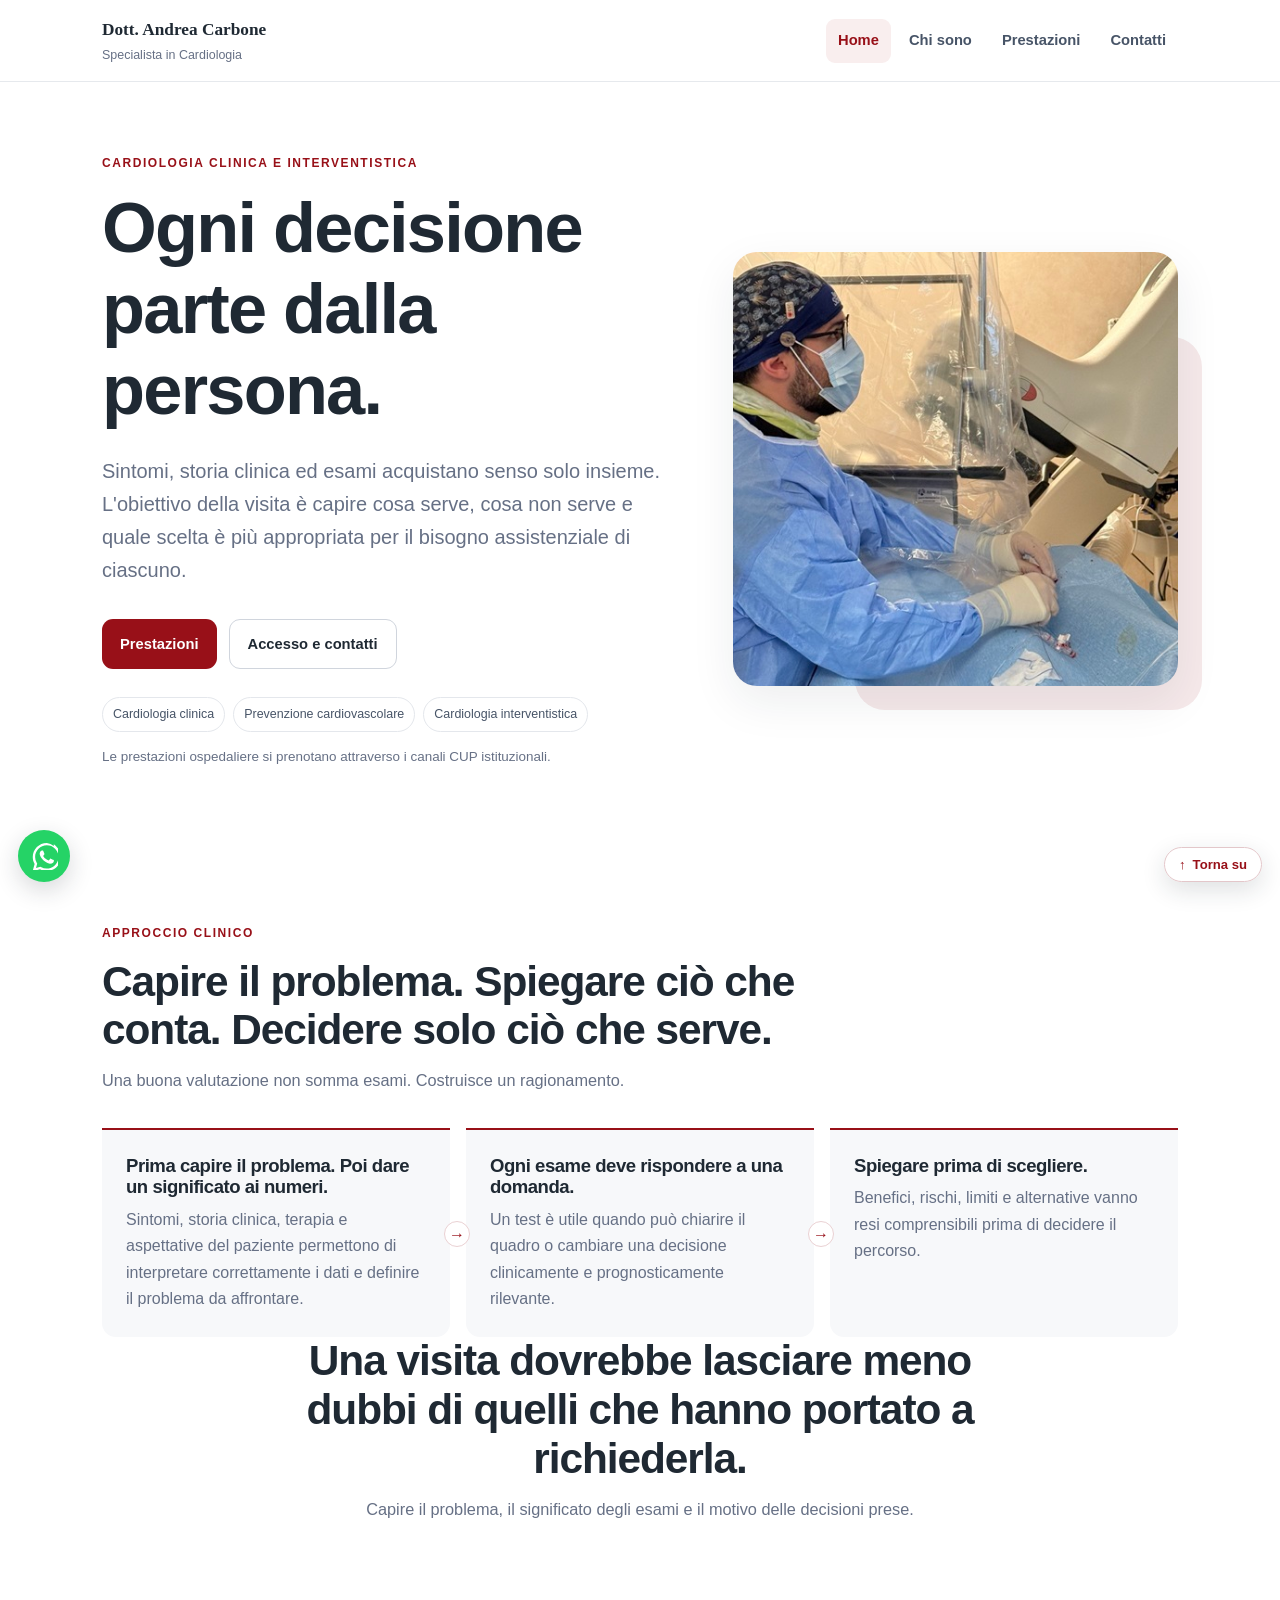
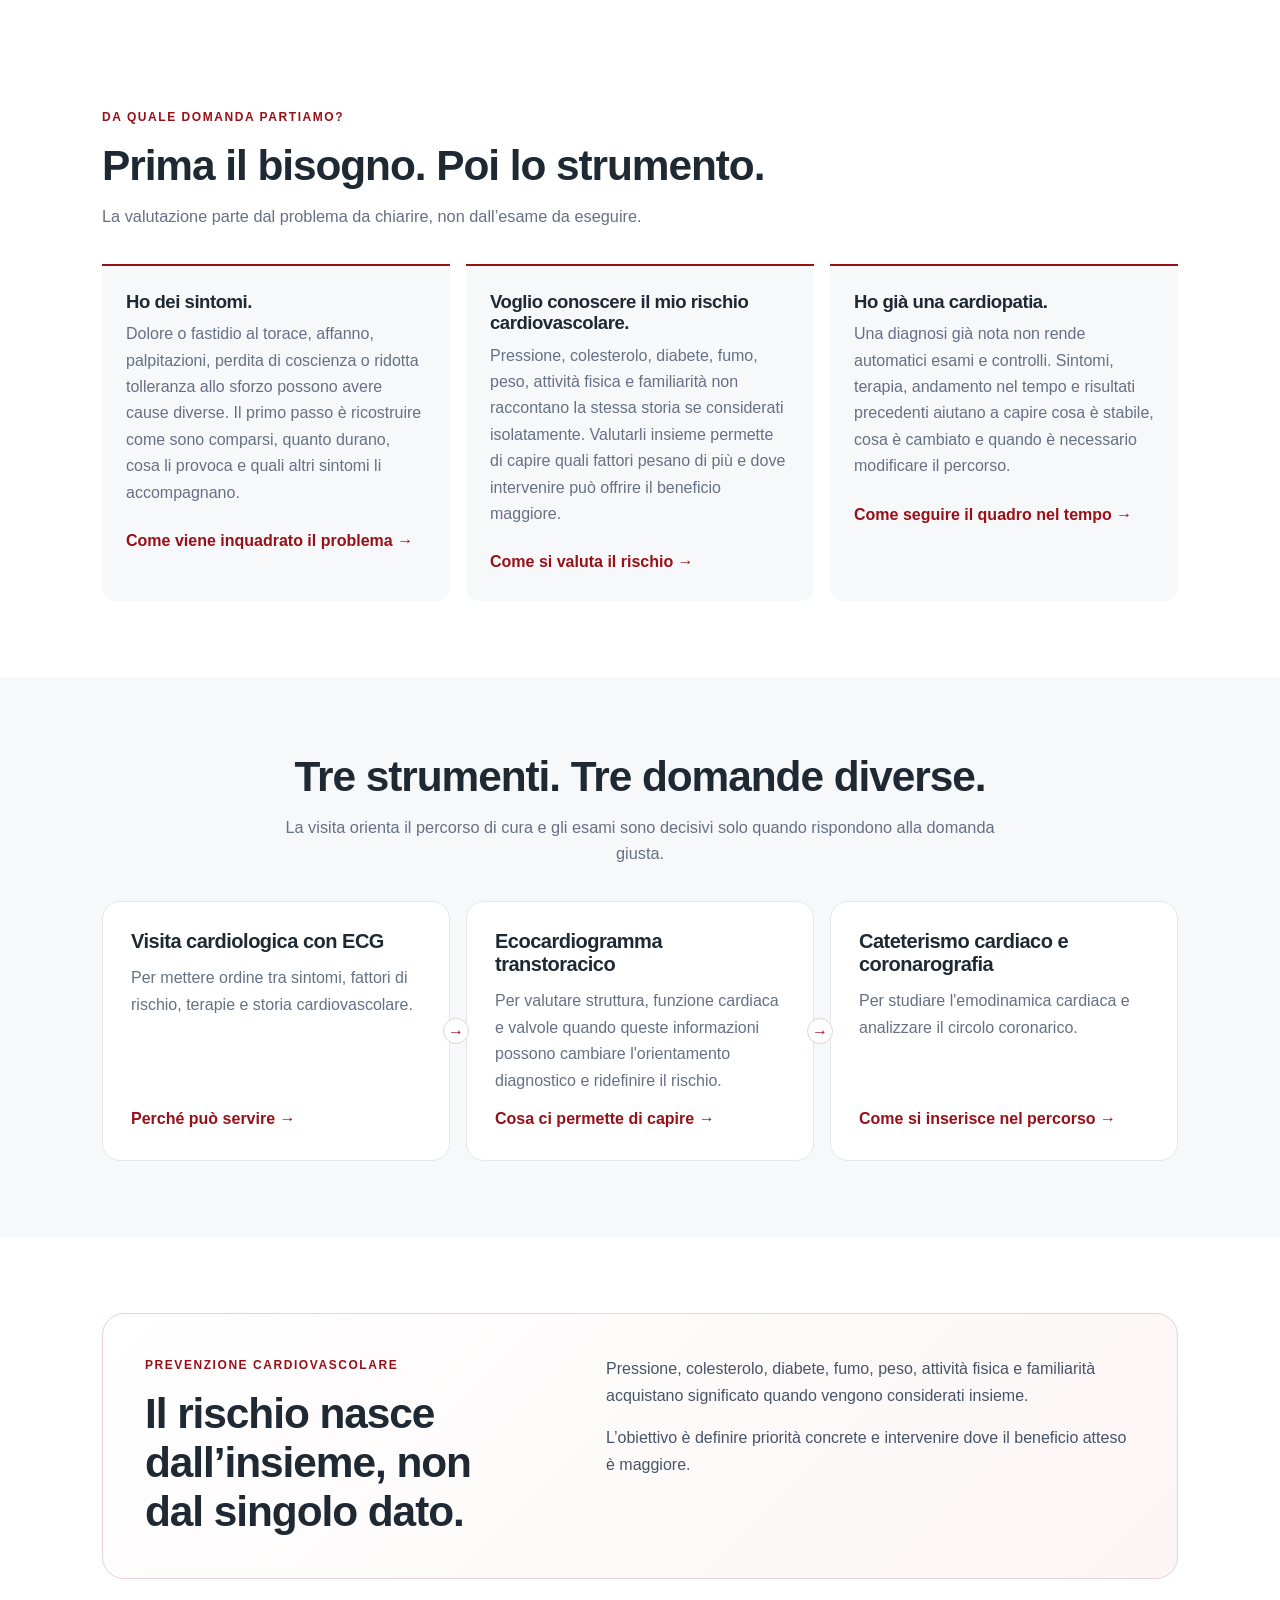
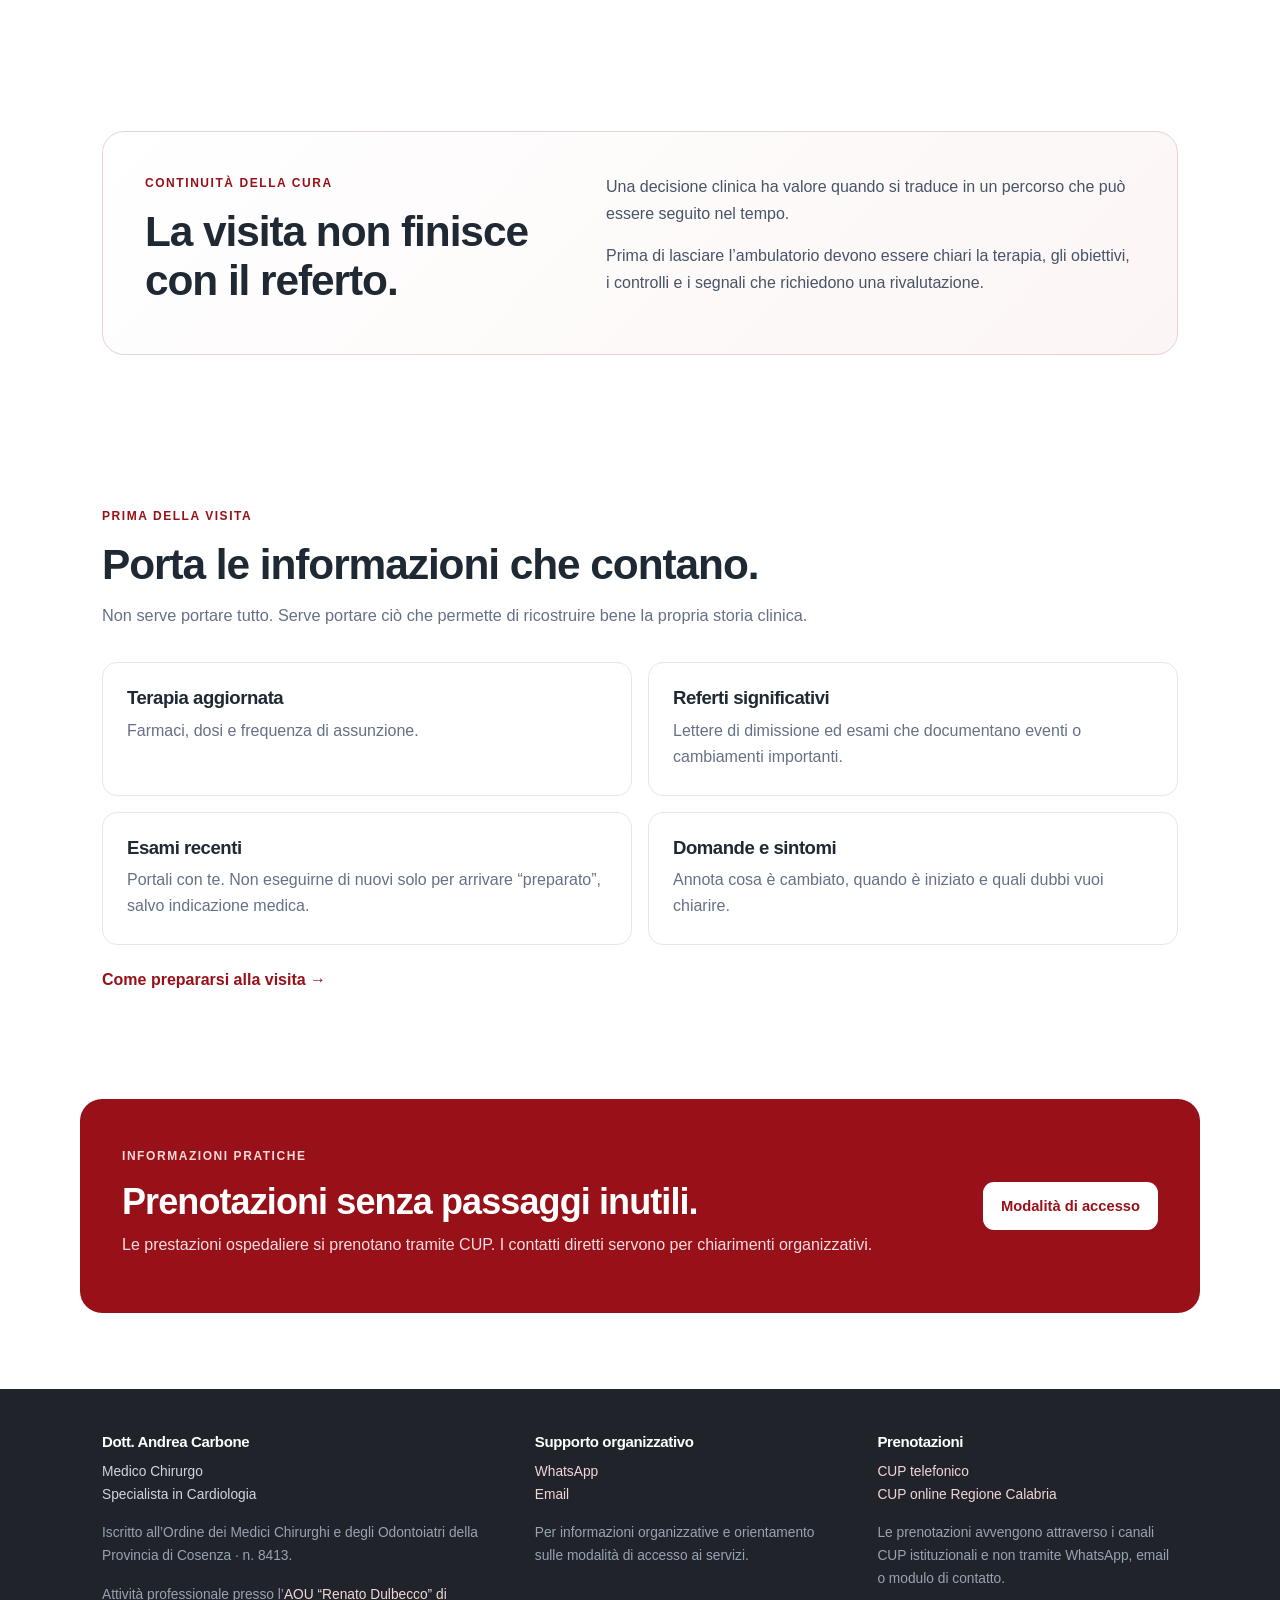
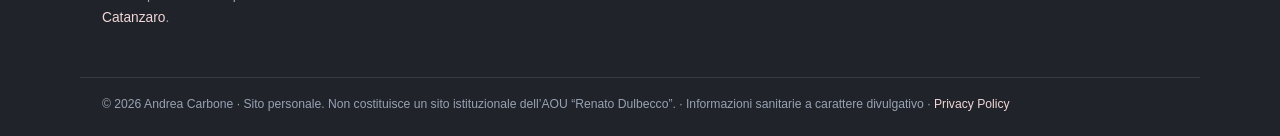
==== commit 53296b3b: "Raffina messaggio clinico in Home" ====
--- a/index.html
+++ b/index.html
@@ -31,7 +31,7 @@
 <header class="site-header"><div class="nav-wrap"><a aria-label="Home - Dott. Andrea Carbone" class="brand" href="index.html"><span class="brand-name">Dott. Andrea Carbone</span><span class="brand-role">Specialista in Cardiologia</span></a><nav aria-label="Navigazione principale" class="site-nav"><a aria-current="page" class="active" href="index.html">Home</a><a href="chi-sono.html">Chi sono</a><a href="prestazioni.html">Prestazioni</a><a href="contatti.html">Contatti</a></nav></div></header>
 <main id="contenuto">
 <section aria-labelledby="hero-title" class="hero"><div class="hero-copy"><p class="eyebrow">Cardiologia clinica e interventistica</p><h1 id="hero-title">Ogni decisione parte dalla persona.</h1><p class="hero-lead">Sintomi, storia clinica ed esami acquistano senso solo insieme. L'obiettivo della visita è capire cosa serve, cosa non serve e quale scelta è più appropriata per il bisogno assistenziale di ciascuno.</p><div class="hero-actions"><a class="btn btn-primary" href="prestazioni.html">Prestazioni</a><a class="btn btn-secondary" href="contatti.html">Accesso e contatti</a></div><div aria-label="Aree di attività" class="hero-meta"><span>Cardiologia clinica</span><span>Prevenzione cardiovascolare</span><span>Cardiologia interventistica</span></div><p class="hero-access">Le prestazioni ospedaliere si prenotano attraverso i canali CUP istituzionali.</p></div><figure class="hero-media"><img alt="Dott. Andrea Carbone durante attività di cardiologia interventistica" decoding="async" fetchpriority="high" height="760" loading="eager" src="immagini/img1.png" width="760"/></figure></section>
-<section aria-labelledby="approccio-title" class="content-section"><div class="section-heading"><p class="eyebrow">Approccio clinico</p><h2 id="approccio-title">Capire il problema. Spiegare ciò che conta. Decidere solo ciò che serve.</h2><p class="section-subtitle">Una buona valutazione non somma esami. Costruisce un ragionamento.</p></div><div class="principle-grid home-path"><article class="principle-card"><h3>Partire dal quadro clinico.</h3><p>Sintomi, storia clinica, terapia e aspettative del paziente definiscono il problema da affrontare.</p></article><article class="principle-card"><h3>Ogni esame deve rispondere a una domanda.</h3><p>Un test è utile quando può chiarire il quadro o cambiare una decisione clinicamente e prognosticamente rilevante.</p></article><article class="principle-card"><h3>Spiegare prima di scegliere.</h3><p>Benefici, rischi, limiti e alternative vanno resi comprensibili prima di decidere il percorso.</p></article></div></section>
+<section aria-labelledby="approccio-title" class="content-section"><div class="section-heading"><p class="eyebrow">Approccio clinico</p><h2 id="approccio-title">Capire il problema. Spiegare ciò che conta. Decidere solo ciò che serve.</h2><p class="section-subtitle">Una buona valutazione non somma esami. Costruisce un ragionamento.</p></div><div class="principle-grid home-path"><article class="principle-card"><h3>Prima capire il problema. Poi dare un significato ai numeri.</h3><p>Sintomi, storia clinica, terapia e aspettative del paziente permettono di interpretare correttamente i dati e definire il problema da affrontare.</p></article><article class="principle-card"><h3>Ogni esame deve rispondere a una domanda.</h3><p>Un test è utile quando può chiarire il quadro o cambiare una decisione clinicamente e prognosticamente rilevante.</p></article><article class="principle-card"><h3>Spiegare prima di scegliere.</h3><p>Benefici, rischi, limiti e alternative vanno resi comprensibili prima di decidere il percorso.</p></article></div><div class="section-heading centered"><h2>Una visita dovrebbe lasciare meno dubbi di quelli che hanno portato a richiederla.</h2><p class="section-subtitle">Capire il problema, il significato degli esami e il motivo delle decisioni prese.</p></div></section>
 <section aria-labelledby="domande-title" class="content-section"><div class="section-heading"><p class="eyebrow">Da quale domanda partiamo?</p><h2 id="domande-title">Prima il bisogno. Poi lo strumento.</h2><p class="section-subtitle">La valutazione parte dal problema da chiarire, non dall’esame da eseguire.</p></div><div class="principle-grid"><article class="principle-card"><h3>Ho dei sintomi.</h3><p>Dolore o fastidio al torace, affanno, palpitazioni, perdita di coscienza o ridotta tolleranza allo sforzo possono avere cause diverse. Il primo passo è ricostruire come sono comparsi, quanto durano, cosa li provoca e quali altri sintomi li accompagnano.</p><div class="section-action"><a class="text-link" href="prestazioni.html#visita-ecg">Come viene inquadrato il problema →</a></div></article><article class="principle-card"><h3>Voglio conoscere il mio rischio cardiovascolare.</h3><p>Pressione, colesterolo, diabete, fumo, peso, attività fisica e familiarità non raccontano la stessa storia se considerati isolatamente. Valutarli insieme permette di capire quali fattori pesano di più e dove intervenire può offrire il beneficio maggiore.</p><div class="section-action"><a class="text-link" href="#prevenzione">Come si valuta il rischio →</a></div></article><article class="principle-card"><h3>Ho già una cardiopatia.</h3><p>Una diagnosi già nota non rende automatici esami e controlli. Sintomi, terapia, andamento nel tempo e risultati precedenti aiutano a capire cosa è stabile, cosa è cambiato e quando è necessario modificare il percorso.</p><div class="section-action"><a class="text-link" href="#continuita">Come seguire il quadro nel tempo →</a></div></article></div></section>
 <section aria-labelledby="prestazioni-title" class="content-section soft-section"><div class="section-heading centered"><h2 id="prestazioni-title">Tre strumenti. Tre domande diverse.</h2><p class="section-subtitle">La visita orienta il percorso di cura e gli esami sono decisivi solo quando rispondono alla domanda giusta.</p></div><div class="service-grid service-path"><article class="service-card"><h3>Visita cardiologica con ECG</h3><p>Per mettere ordine tra sintomi, fattori di rischio, terapie e storia cardiovascolare.</p><a class="text-link" href="prestazioni.html#visita-ecg">Perché può servire <span aria-hidden="true">→</span></a></article><article class="service-card"><h3>Ecocardiogramma transtoracico</h3><p>Per valutare struttura, funzione cardiaca e valvole quando queste informazioni possono cambiare l'orientamento diagnostico e ridefinire il rischio.</p><a class="text-link" href="prestazioni.html#ecocardiogramma">Cosa ci permette di capire <span aria-hidden="true">→</span></a></article><article class="service-card"><h3>Cateterismo cardiaco e coronarografia</h3><p>Per studiare l'emodinamica cardiaca e analizzare il circolo coronarico.</p><a class="text-link" href="prestazioni.html#coronarografia">Come si inserisce nel percorso <span aria-hidden="true">→</span></a></article></div></section>
 <section class="content-section" id="prevenzione"><div class="focus-card"><div><p class="eyebrow">Prevenzione cardiovascolare</p><h2>Il rischio nasce dall’insieme, non dal singolo dato.</h2></div><div class="focus-copy"><p>Pressione, colesterolo, diabete, fumo, peso, attività fisica e familiarità acquistano significato quando vengono considerati insieme.</p><p>L’obiettivo è definire priorità concrete e intervenire dove il beneficio atteso è maggiore.</p></div></div></section>
--- a/style.css
+++ b/style.css
@@ -1,3 +1,7 @@
 :root{--red:#981018;--red-dark:#741015;--ink:#1f2933;--muted:#667085;--line:#e4e7ec;--soft:#f7f8fa;--white:#fff;--max:1120px;--radius:18px;--shadow:0 16px 45px rgba(31,41,51,.08)}*{box-sizing:border-box;margin:0;padding:0}html{scroll-behavior:smooth}body{font-family:Inter,"Segoe UI",Roboto,Arial,sans-serif;background:#fff;color:var(--ink);line-height:1.65;font-size:16px;overflow-wrap:break-word}img{display:block;max-width:100%;height:auto}a{color:inherit}p{margin:0 0 1rem}ul{margin:.6rem 0 1.1rem}h1,h2,h3{line-height:1.15;letter-spacing:-.025em}h1{font-size:clamp(2.35rem,5.5vw,4.8rem);font-weight:750}h2{font-size:clamp(1.75rem,3.5vw,2.65rem);font-weight:720}h3{font-size:1.16rem;font-weight:700}.skip-link{position:absolute;left:-9999px}.skip-link:focus{left:12px;top:12px;background:#fff;padding:10px 14px;z-index:100}.site-header{position:sticky;top:0;z-index:50;background:rgba(255,255,255,.95);backdrop-filter:blur(12px);border-bottom:1px solid rgba(228,231,236,.9)}.nav-wrap{max-width:var(--max);margin:0 auto;padding:16px 22px;display:flex;align-items:center;justify-content:space-between;gap:28px}.brand{text-decoration:none;display:flex;flex-direction:column}.brand-name{font-family:Georgia,"Times New Roman",serif;font-weight:700;font-size:1.08rem}.brand-role{color:var(--muted);font-size:.78rem}.site-nav{display:flex;gap:6px;align-items:center}.site-nav a{text-decoration:none;color:#475467;font-size:.92rem;font-weight:650;padding:8px 12px;border-radius:9px;min-height:44px;display:flex;align-items:center}.site-nav a:hover{color:var(--red);background:#fbf5f5}.site-nav a.active{color:var(--red);background:#f9eeee}main{overflow:hidden}.hero,.page-hero,.content-section,.service-detail,.anchor-nav,.cta-section,.info-strip,.booking-panel{max-width:var(--max);margin-left:auto;margin-right:auto}.hero{min-height:660px;padding:72px 22px 64px;display:grid;grid-template-columns:1.12fr .88fr;align-items:center;gap:64px}.hero-copy{max-width:660px}.eyebrow{color:var(--red);text-transform:uppercase;letter-spacing:.13em;font-size:.75rem;font-weight:800;margin-bottom:14px}.eyebrow.light{color:#ffd8d8}.hero-lead,.page-lead{font-size:clamp(1.04rem,1.7vw,1.25rem);color:var(--muted);max-width:720px;margin-top:24px}.hero-actions{display:flex;flex-wrap:wrap;gap:12px;margin-top:32px}.btn{display:inline-flex;justify-content:center;align-items:center;text-decoration:none;border:0;border-radius:11px;padding:12px 18px;min-height:46px;font:inherit;font-size:.92rem;font-weight:750;cursor:pointer}.btn-primary{background:var(--red);color:#fff}.btn-primary:hover{background:var(--red-dark)}.btn-secondary{background:#fff;color:var(--ink);border:1px solid #d0d5dd}.btn-secondary:hover{border-color:#98a2b3;background:#f9fafb}.btn-light{background:#fff;color:var(--red)}.btn.full{width:100%}.hero-meta{display:flex;flex-wrap:wrap;gap:8px;margin-top:28px}.hero-meta span{border:1px solid var(--line);border-radius:999px;padding:6px 10px;color:#475467;font-size:.78rem;background:#fff}.hero-access{margin-top:14px;color:#667085;font-size:.84rem}.hero-media{position:relative}.hero-media:before{content:"";position:absolute;width:78%;height:86%;right:-24px;bottom:-24px;border-radius:30px;background:#f6e9ea;z-index:-1}.hero-media img{width:100%;max-height:570px;object-fit:cover;border-radius:24px;box-shadow:var(--shadow)}.content-section{padding:76px 22px}.soft-section{position:relative}.soft-section:before{content:"";position:absolute;z-index:-1;left:50%;top:0;width:100vw;height:100%;transform:translateX(-50%);background:var(--soft)}.section-heading{max-width:760px;margin-bottom:34px}.section-heading.centered{text-align:center;margin-left:auto;margin-right:auto}.section-subtitle{color:var(--muted);font-size:1.02rem;margin-top:12px}.principle-grid,.service-grid{display:grid;grid-template-columns:repeat(3,1fr);gap:16px}.principle-card{padding:25px 24px;border-top:2px solid var(--red);background:var(--soft);border-radius:0 0 14px 14px;position:relative}.principle-card p,.service-card p{color:var(--muted);margin:0}.principle-card h3{margin-bottom:9px}.home-path>.principle-card:not(:last-child):after,.service-path>.service-card:not(:last-child):after,.method-path>.principle-card:not(:last-child):after{content:"→";position:absolute;z-index:3;top:50%;right:-20px;transform:translateY(-50%);width:24px;height:24px;display:grid;place-items:center;border-radius:999px;background:#fff;border:1px solid #ead1d3;color:var(--red);font-weight:800}.service-card{background:#fff;border:1px solid var(--line);border-radius:var(--radius);padding:28px;min-height:260px;display:flex;flex-direction:column;position:relative}.service-card h3{margin:0 0 12px;font-size:1.25rem}.text-link{color:var(--red);text-decoration:none;font-weight:750;margin-top:auto}.text-link:hover{text-decoration:underline}.focus-card{display:grid;grid-template-columns:.85fr 1.15fr;gap:70px;padding:42px;border:1px solid #ead1d3;border-radius:22px;background:linear-gradient(135deg,#fff,#fcf5f5)}.focus-copy{color:#475467}.quick-grid{display:grid;grid-template-columns:repeat(2,1fr);gap:16px}.quick-card{padding:24px;border:1px solid var(--line);border-radius:15px;background:#fff}.quick-card h3{margin-bottom:9px}.quick-card p{color:var(--muted);margin:0}.section-action{margin-top:22px}.cta-section{margin-top:30px;margin-bottom:76px;padding:38px 42px;border-radius:22px;background:var(--red);color:#fff;display:flex;align-items:center;justify-content:space-between;gap:30px}.cta-section h2{font-size:clamp(1.55rem,3vw,2.25rem)}.cta-section p{color:#f7dfe1;max-width:760px;margin-top:10px}.page-hero{padding:82px 22px 52px}.page-hero.text-only{max-width:920px}.page-hero.compact-hero{display:grid;grid-template-columns:1.2fr .8fr;align-items:center;gap:62px}.page-hero h1{font-size:clamp(2.4rem,5vw,4.25rem)}.page-hero-image img,.profile-image img{width:100%;max-height:460px;object-fit:cover;border-radius:22px;box-shadow:var(--shadow)}.profile-grid{display:grid;grid-template-columns:1.15fr .85fr;gap:58px;align-items:center}.profile-grid p{color:#475467}.current-role-intro{margin-top:30px}.timeline{max-width:900px;border-left:1px solid #d0d5dd;margin-left:8px}.timeline-item{position:relative;padding:0 0 34px 34px}.timeline-dot{position:absolute;width:13px;height:13px;border-radius:50%;background:var(--red);left:-7px;top:4px;box-shadow:0 0 0 5px #f8e8e9}.timeline-item h3{margin-bottom:8px}.timeline-item p{color:#475467}.method-statements-split{margin-top:40px;display:grid;grid-template-columns:repeat(2,minmax(0,1fr));gap:56px}.statement-panel{position:relative;padding:6px 0 6px 22px}.statement-panel:before{content:"";position:absolute;top:4px;bottom:4px;width:2px;background:linear-gradient(180deg,var(--red),rgba(152,16,24,.18));border-radius:999px}.statement-panel-left:before{left:0}.statement-panel-right{text-align:right;padding:6px 22px 6px 0}.statement-panel-right:before{right:0}.statement-panel p{margin:0;color:#344054;font-family:Georgia,"Times New Roman",serif;font-size:clamp(1.08rem,1.8vw,1.24rem);line-height:1.65}.anchor-nav{display:flex;flex-wrap:wrap;gap:9px;padding:0 22px 36px}.anchor-nav-label{display:inline-flex;align-items:center;color:var(--muted);font-size:.84rem;font-weight:700;padding:8px 2px}.anchor-nav a{text-decoration:none;color:#475467;border:1px solid var(--line);border-radius:999px;padding:8px 13px;font-size:.86rem;font-weight:650}.service-detail{padding:76px 22px;display:grid;grid-template-columns:1.15fr .85fr;gap:64px;align-items:center}.service-detail.reverse .service-detail-copy{order:2}.service-detail.reverse .service-detail-media{order:1}.service-detail-copy p{color:#475467}.service-detail-copy h3{margin-top:28px;margin-bottom:12px}.service-detail-media img{width:100%;max-height:450px;object-fit:contain;border-radius:20px;background:#fff;box-shadow:var(--shadow)}.check-list{list-style:none;padding:0}.check-list li{position:relative;padding-left:25px;margin:9px 0;color:#475467}.check-list li:before{content:"✓";position:absolute;left:0;color:var(--red);font-weight:800}.clinical-note{margin-top:24px;padding:16px 18px;background:#faf5f5;border-left:3px solid var(--red);border-radius:0 10px 10px 0;font-size:.93rem}.prep-grid{display:grid;grid-template-columns:repeat(2,minmax(0,1fr));gap:16px}.prep-card{position:relative;border-top:1px solid #e3c7ca;background:var(--soft);border-radius:0 0 14px 14px;padding:26px 22px}.prep-node{width:17px;height:17px;display:inline-block;border:2px solid var(--red);border-radius:50%;position:relative;background:#fff;box-shadow:0 0 0 5px rgba(152,16,24,.045)}.prep-node:after{content:"";position:absolute;width:5px;height:5px;border-radius:50%;background:var(--red);top:4px;left:4px}.prep-card h3{margin-top:15px}.prep-card p{color:#667085}.prep-emphasis{margin-top:13px;padding-top:13px;border-top:1px solid rgba(152,16,24,.12);line-height:1.62}.prep-note{margin-top:24px}.faq-context-note{max-width:900px;margin-top:18px;padding:14px 16px;border-left:2px solid var(--red);background:rgba(152,16,24,.035);color:var(--muted);font-size:.92rem}.faq-list{border-top:1px solid var(--line)}.faq-list details{border-bottom:1px solid var(--line)}.faq-list summary{cursor:pointer;list-style:none;padding:20px 34px 20px 0;font-weight:720;position:relative}.faq-list summary::-webkit-details-marker{display:none}.faq-list summary:after{content:"+";position:absolute;right:4px;top:16px;color:var(--red);font-size:1.4rem}.faq-list details[open] summary:after{content:"−"}.faq-list details div{max-width:850px;padding:0 0 18px;color:#667085}.resource-grid{display:grid;grid-template-columns:1fr 1fr;gap:15px}.resource-card{border:1px solid var(--line);border-radius:15px;padding:22px;text-decoration:none;display:flex;flex-direction:column;gap:8px;background:#fff}.resource-card:hover{border-color:#d7aeb1;background:#fdf8f8}.resource-source{color:var(--red);text-transform:uppercase;letter-spacing:.08em;font-size:.69rem;font-weight:800}.resource-card>span:last-child{color:var(--red);font-size:.85rem;font-weight:700}.update-note{color:#98a2b3;font-size:.78rem;margin-top:18px}.booking-panel{padding:28px 22px 34px;display:flex;justify-content:space-between;gap:28px;align-items:center;border-top:1px solid var(--line);border-bottom:1px solid var(--line)}.booking-panel p{color:#667085}.booking-actions{display:flex;gap:10px;flex-wrap:wrap}.support-section{padding-top:56px}.contact-cards.embedded{display:grid;grid-template-columns:repeat(2,1fr);gap:18px}.contact-card{border:1px solid var(--line);border-radius:var(--radius);padding:26px;background:#fff;display:flex;flex-direction:column;min-height:230px}.contact-kicker{color:var(--red);font-size:.74rem;text-transform:uppercase;letter-spacing:.12em;font-weight:800}.contact-card h2{font-size:1.35rem;margin:12px 0 10px}.contact-card p{color:var(--muted)}.contact-card .btn{margin-top:auto}.access-grid{display:grid;grid-template-columns:repeat(3,1fr);gap:15px}.access-grid article{padding:22px;border:1px solid var(--line);border-radius:14px}.access-grid h3{margin-bottom:8px}.access-grid p{color:var(--muted);margin:0}.form-section{max-width:900px}.privacy-friendly-note{margin-top:18px;padding:14px 16px;border-left:2px solid var(--red);background:#faf5f5;color:#667085}.contact-form{background:var(--soft);border:1px solid var(--line);border-radius:20px;padding:30px}.form-row{display:grid;grid-template-columns:1fr 1fr;gap:18px}.form-group{display:flex;flex-direction:column;margin-bottom:18px}.form-group label{font-weight:700;margin-bottom:7px;font-size:.9rem}input,textarea{width:100%;border:1px solid #cfd4dc;background:#fff;border-radius:10px;padding:12px 13px;font:inherit;color:var(--ink)}textarea{resize:vertical;min-height:145px}input:focus,textarea:focus{outline:3px solid rgba(152,16,24,.1);border-color:var(--red)}.form-consent{color:var(--muted);font-size:.84rem;margin-top:12px}.info-strip{margin-bottom:70px;padding:18px 22px;border-radius:12px;background:#f9fafb;border:1px solid var(--line);color:#475467;font-size:.9rem}.privacy-content{max-width:900px;margin:0 auto;padding:30px 22px 80px}.privacy-content h2{font-size:1.35rem;margin:28px 0 8px}.privacy-content p{color:#475467}.privacy-updated{margin-top:34px;color:#98a2b3!important;font-size:.85rem}.error-page{max-width:760px;margin:0 auto;min-height:62vh;padding:110px 22px 90px;display:flex;flex-direction:column;justify-content:center;align-items:flex-start}.error-page h1{margin-bottom:18px}.site-footer{background:#20242a;color:#d0d5dd}.footer-grid{max-width:var(--max);margin:0 auto;padding:44px 22px 32px;display:grid;grid-template-columns:1.3fr 1fr 1fr;gap:42px}.site-footer h3{color:#fff;font-size:.94rem;margin-bottom:11px}.site-footer p{font-size:.86rem}.site-footer a{color:#f1d6d7;text-decoration:none}.site-footer a:hover{text-decoration:underline}.footer-muted{color:#98a2b3}.footer-bottom{border-top:1px solid #343a40;max-width:var(--max);margin:0 auto;padding:16px 22px 22px;color:#98a2b3;font-size:.76rem}@media(max-width:900px){.hero{min-height:auto;grid-template-columns:1fr;padding-top:54px;gap:38px}.page-hero.compact-hero,.profile-grid,.service-detail,.focus-card{grid-template-columns:1fr;gap:34px}.service-detail.reverse .service-detail-copy,.service-detail.reverse .service-detail-media{order:initial}.principle-grid,.service-grid{grid-template-columns:1fr}.home-path>.principle-card:not(:last-child):after,.service-path>.service-card:not(:last-child):after,.method-path>.principle-card:not(:last-child):after{content:"↓";top:auto;right:50%;bottom:-20px;transform:translateX(50%)}.method-statements-split{grid-template-columns:1fr;gap:28px}.statement-panel-right{text-align:left;padding:6px 0 6px 22px}.statement-panel-right:before{right:auto;left:0}.access-grid{grid-template-columns:1fr}.footer-grid{grid-template-columns:1fr 1fr}.booking-panel{align-items:flex-start;flex-direction:column}}@media(max-width:680px){.nav-wrap{align-items:flex-start;flex-direction:column;gap:12px;padding:13px 16px}.site-nav{width:100%;overflow-x:auto}.site-nav a{white-space:nowrap;padding:7px 9px;font-size:.85rem}.brand-role{display:none}.hero,.content-section,.page-hero,.service-detail{padding-left:16px;padding-right:16px}.hero{padding-top:34px}.hero h1,.page-hero h1{font-size:clamp(2.05rem,12vw,2.75rem)}.quick-grid,.prep-grid,.resource-grid,.contact-cards.embedded,.form-row{grid-template-columns:1fr}.cta-section{margin-left:16px;margin-right:16px;padding:28px 24px;align-items:flex-start;flex-direction:column}.footer-grid{grid-template-columns:1fr}.content-section{padding-top:56px;padding-bottom:56px}.statement-panel,.statement-panel-right{padding-left:18px}.statement-panel p{font-size:1.06rem}.anchor-nav{padding-left:16px;padding-right:16px}}
 .back-to-top{position:fixed;right:18px;bottom:18px;z-index:45;display:inline-flex;align-items:center;gap:7px;padding:10px 14px;border:1px solid #e3c7ca;border-radius:999px;background:rgba(255,255,255,.96);color:var(--red);box-shadow:0 8px 24px rgba(31,41,51,.14);text-decoration:none;font-size:.82rem;font-weight:750;line-height:1;backdrop-filter:blur(10px);transition:transform .18s ease,background .18s ease,border-color .18s ease}.back-to-top:hover{background:#fff;border-color:#d7aeb1;transform:translateY(-1px)}.back-to-top:focus-visible{outline:3px solid rgba(152,16,24,.16);outline-offset:3px}@media(max-width:680px){.back-to-top{right:14px;bottom:14px;width:44px;height:44px;padding:0;justify-content:center}.back-to-top span{display:none}}
-@supports (animation-timeline:scroll()){.back-to-top{animation:backToTopReveal linear both;animation-timeline:scroll(root);animation-range:450px 550px}@keyframes backToTopReveal{0%{opacity:0;visibility:hidden}100%{opacity:1;visibility:visible}}}+@supports (animation-timeline:scroll()){.back-to-top{animation:backToTopReveal linear both;animation-timeline:scroll(root);animation-range:450px 550px}@keyframes backToTopReveal{0%{opacity:0;visibility:hidden}100%{opacity:1;visibility:visible}}}
+
+/* Pulsante WhatsApp flottante: separato dal pulsante Torna su */
+a[aria-label="Chiedi informazioni sulle prenotazioni via WhatsApp"]{left:18px!important;right:auto!important;bottom:18px!important}
+@media(max-width:680px){a[aria-label="Chiedi informazioni sulle prenotazioni via WhatsApp"]{left:14px!important;right:auto!important;bottom:14px!important}}
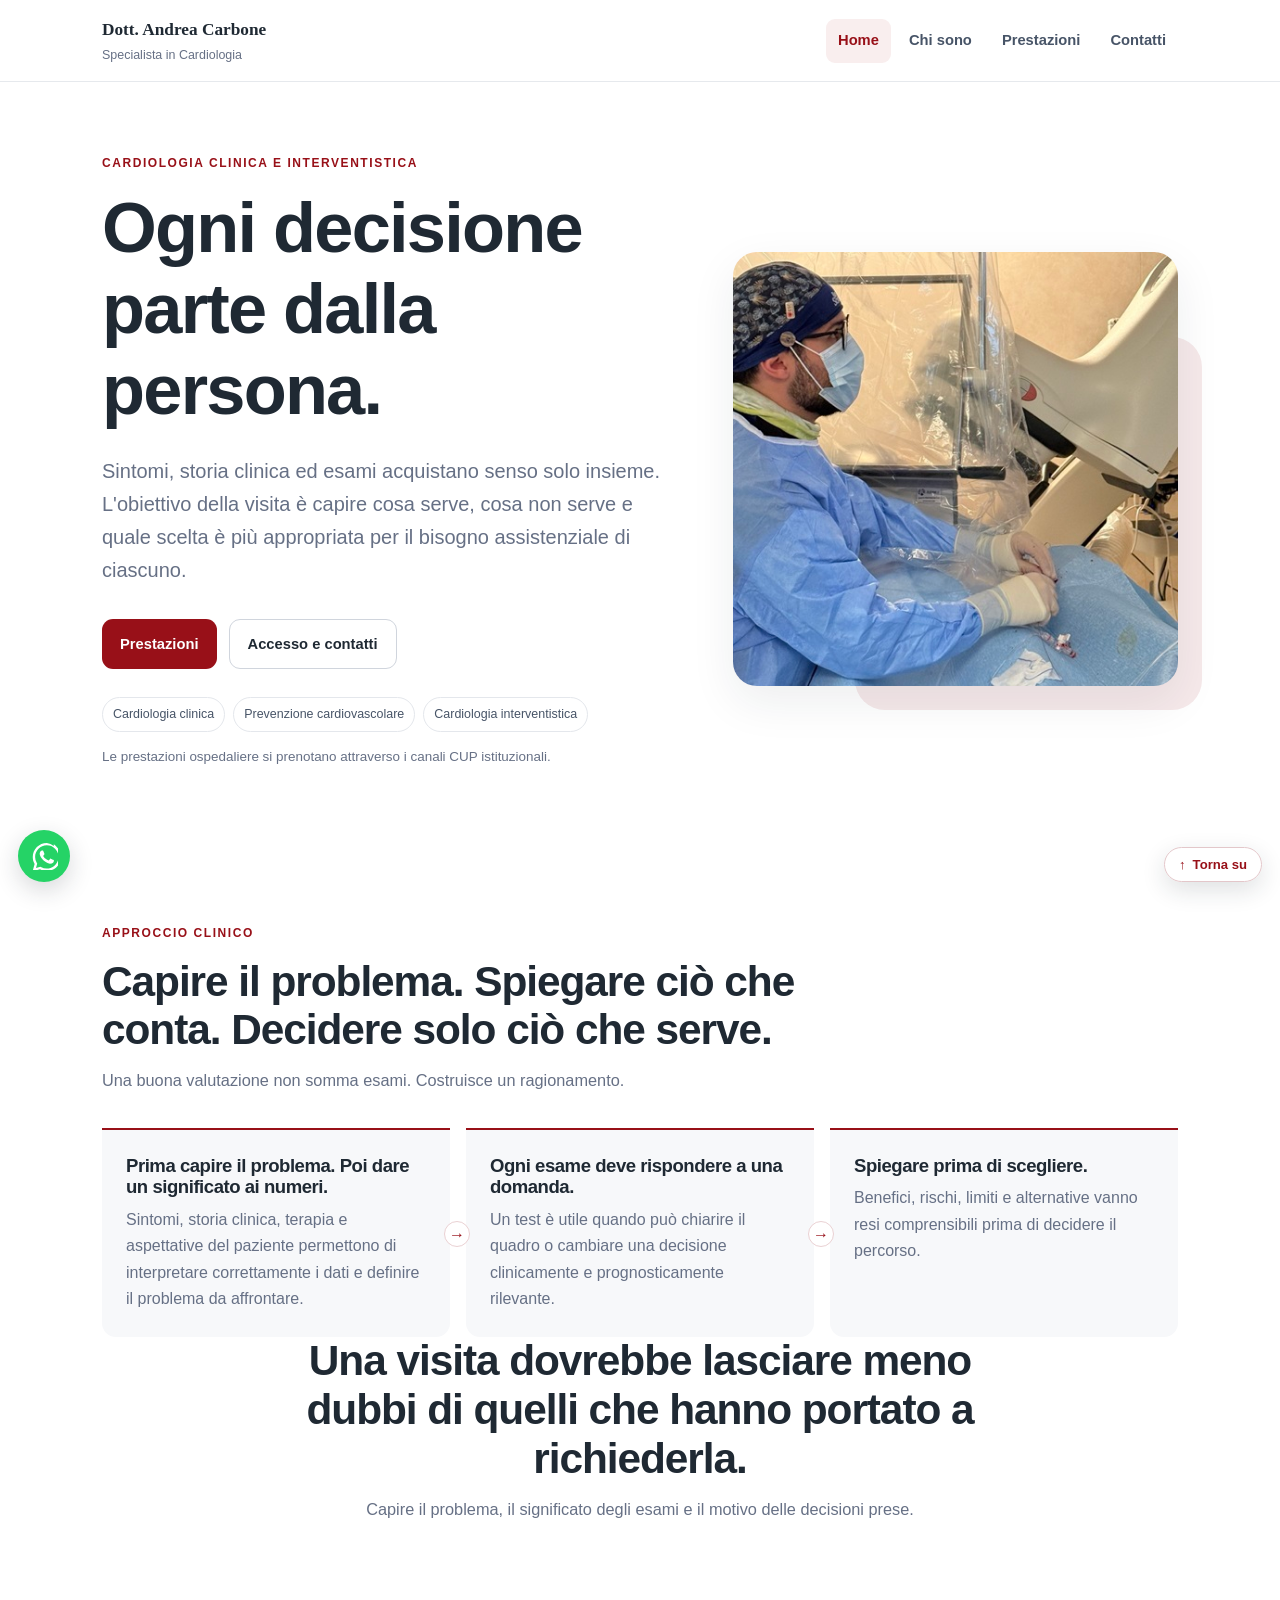
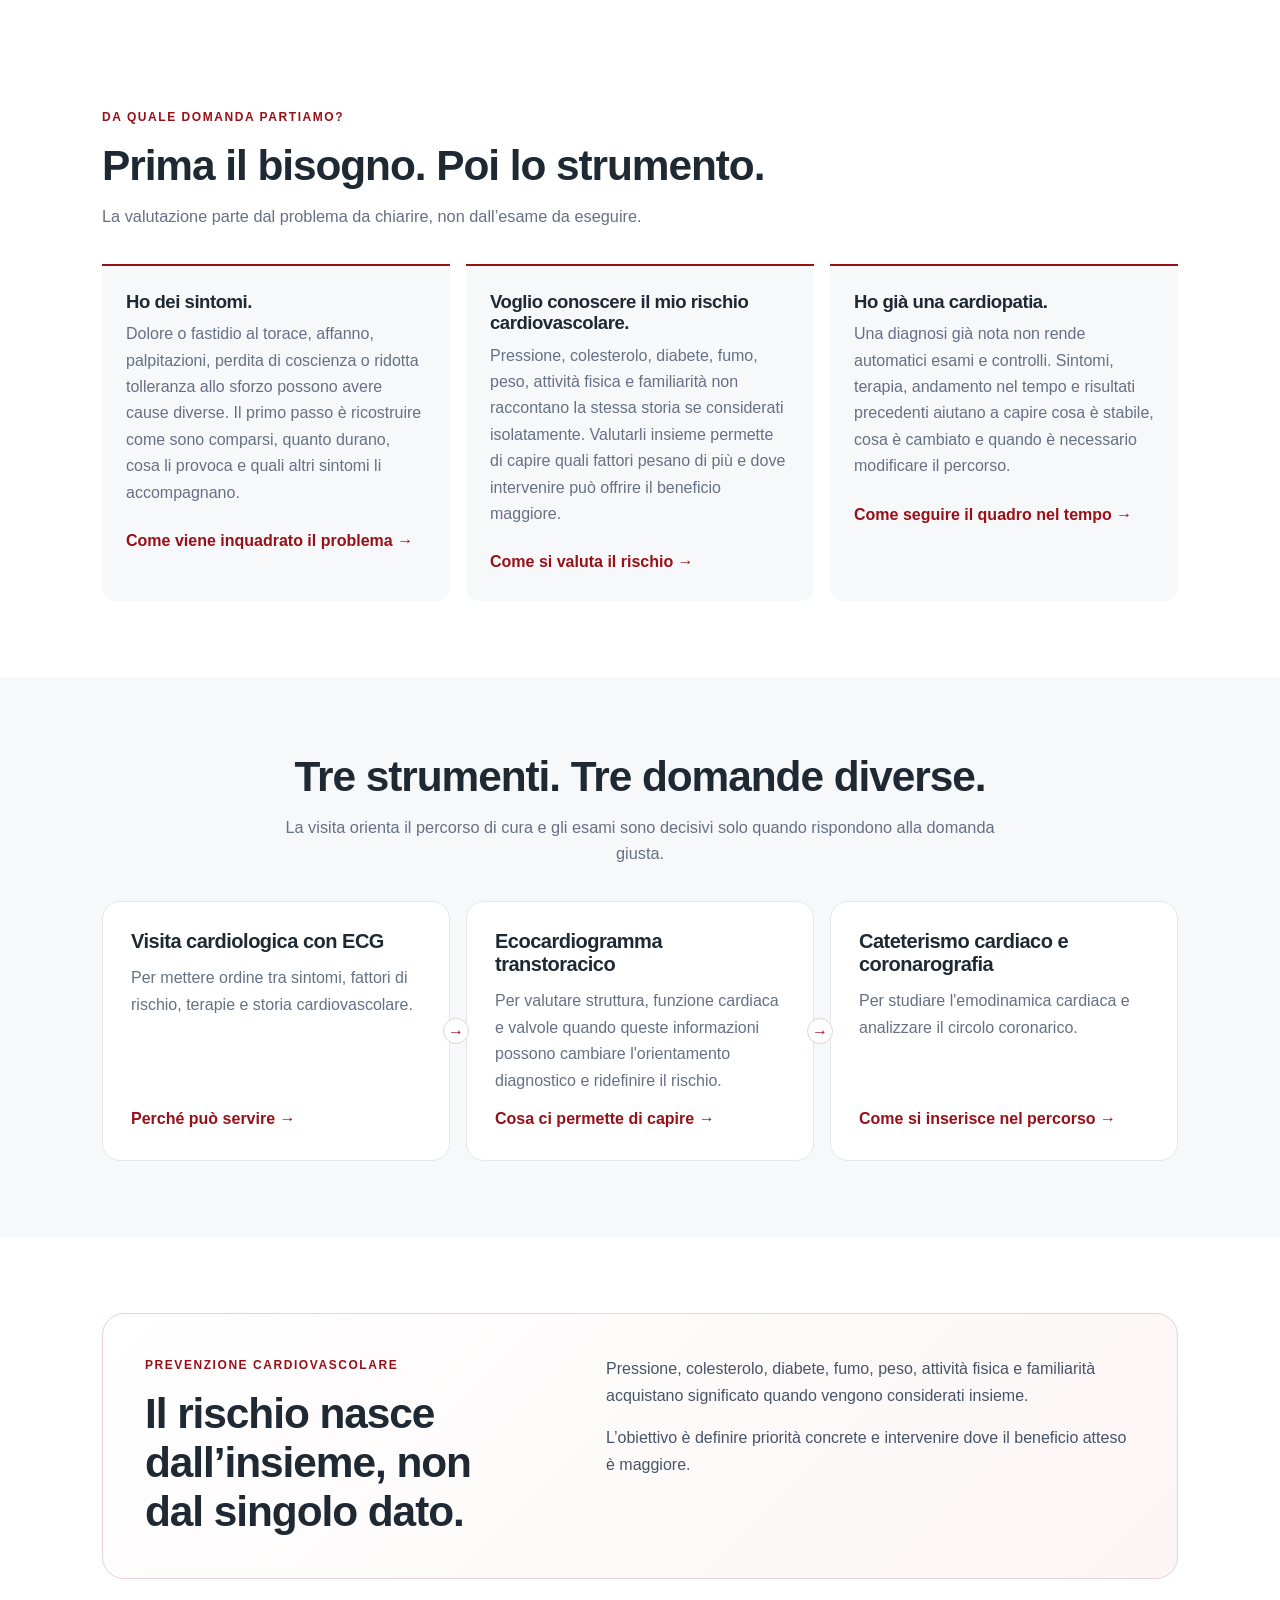
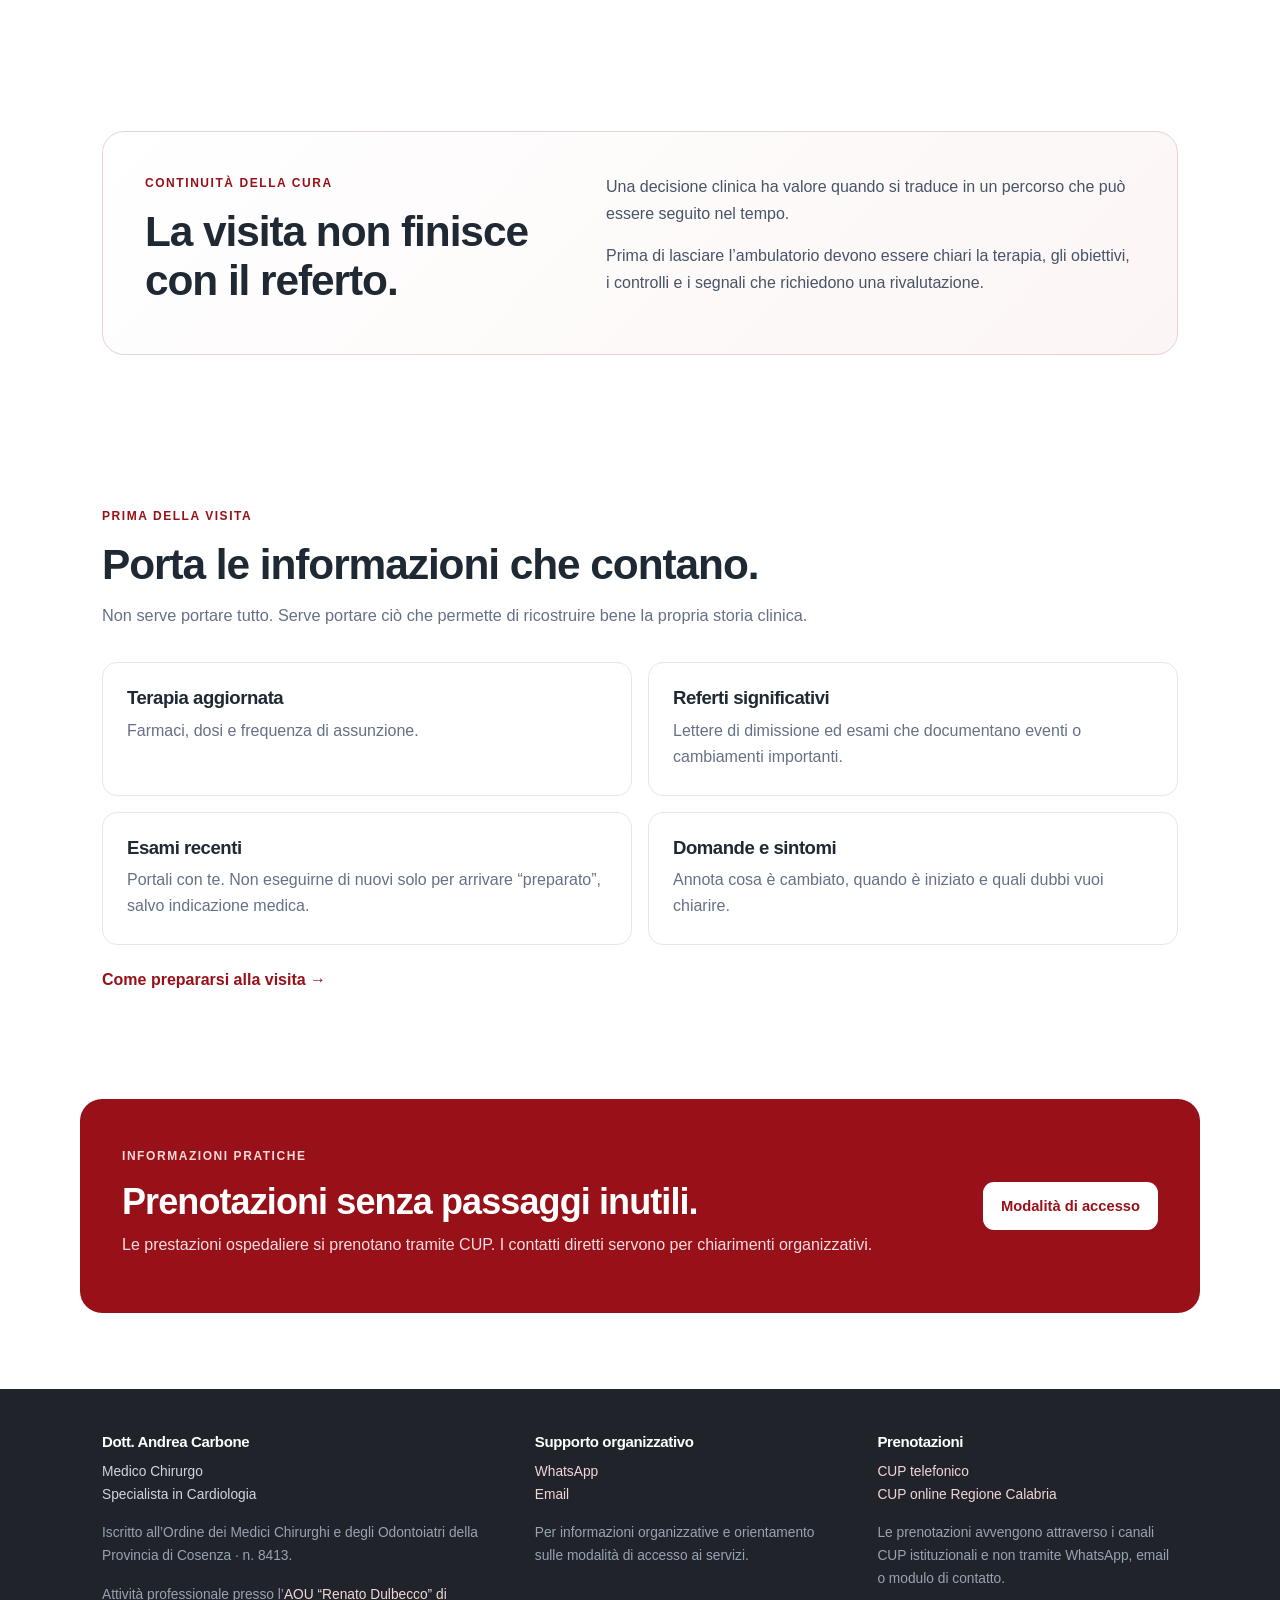
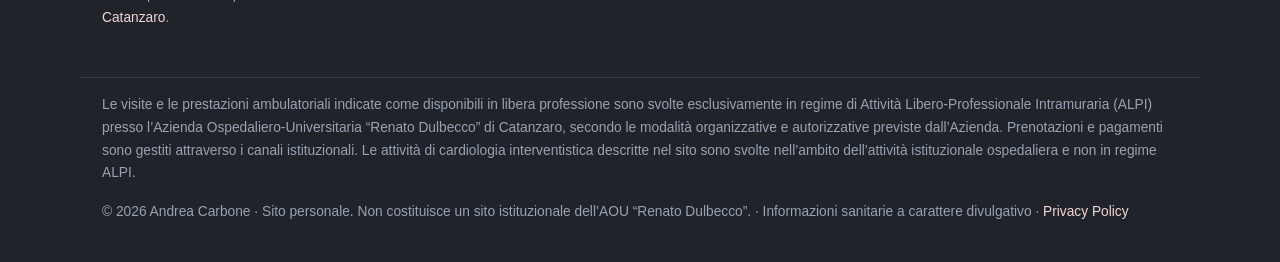
==== commit 354961ef: "Uniforma footer ALPI e attività interventistica" ====
--- a/index.html
+++ b/index.html
@@ -41,6 +41,6 @@
 </main>
 <a href="https://wa.me/393204010074?text=Buongiorno%2C%20vorrei%20ricevere%20informazioni%20sulle%20modalit%C3%A0%20di%20prenotazione%20di%20una%20visita." target="_blank" rel="noopener" aria-label="Chiedi informazioni sulle prenotazioni via WhatsApp" title="Informazioni prenotazioni" style="position:fixed;right:18px;bottom:78px;z-index:46;width:52px;height:52px;border-radius:50%;background:#25D366;display:flex;align-items:center;justify-content:center;box-shadow:0 8px 24px rgba(31,41,51,.18);text-decoration:none;transition:transform .18s ease,box-shadow .18s ease;"><svg aria-hidden="true" viewBox="0 0 16 16" width="28" height="28" fill="#fff"><path d="M13.601 2.326A7.854 7.854 0 0 0 9.594.5C5.17.5 1.57 4.1 1.57 8.53c0 1.415.369 2.795 1.07 4.01L1.5 16.7l4.257-1.117a8.02 8.02 0 0 0 3.837.976h.004c4.424 0 8.025-3.6 8.025-8.03 0-2.144-.835-4.158-2.349-5.676a7.93 7.93 0 0 0-1.673-1.527zm-4.007 12.87h-.003a6.63 6.63 0 0 1-3.38-.925l-.242-.144-2.525.663.674-2.461-.157-.253A6.56 6.56 0 0 1 2.93 8.53c0-3.675 2.99-6.664 6.67-6.664a6.62 6.62 0 0 1 4.718 1.956 6.62 6.62 0 0 1 1.951 4.713c-.002 3.675-2.992 6.665-6.675 6.665zm3.66-4.995c-.2-.1-1.182-.583-1.365-.65-.183-.066-.316-.1-.45.1-.133.2-.516.65-.633.783-.116.133-.233.15-.433.05-.2-.1-.845-.311-1.61-.994-.595-.53-.997-1.185-1.113-1.385-.117-.2-.012-.308.087-.407.09-.09.2-.233.3-.35.1-.116.133-.2.2-.333.067-.133.033-.25-.017-.35-.05-.1-.45-1.083-.616-1.483-.162-.39-.327-.337-.45-.343l-.383-.007a.73.73 0 0 0-.533.25c-.183.2-.7.683-.7 1.667s.716 1.933.816 2.066c.1.133 1.408 2.15 3.413 3.016.477.206.849.329 1.139.421.478.152.914.13 1.258.079.384-.057 1.182-.483 1.349-.95.166-.466.166-.866.116-.95-.05-.083-.183-.133-.383-.233z"/></svg></a>
 <a class="back-to-top" href="#" aria-label="Torna all’inizio della pagina">↑ <span>Torna su</span></a>
-<footer class="site-footer"><div class="footer-grid"><div><h3>Dott. Andrea Carbone</h3><p>Medico Chirurgo<br/>Specialista in Cardiologia</p><p class="footer-muted">Iscritto all’Ordine dei Medici Chirurghi e degli Odontoiatri della Provincia di Cosenza · n. 8413.</p><p class="footer-muted">Attività professionale presso l’<a href="https://www.aourenatodulbecco.it/amministrazione/unita_organizzativa/cardiologia-con-emodinamica-presidio-mater-domini/" rel="noopener" target="_blank">AOU “Renato Dulbecco” di Catanzaro</a>.</p></div><div><h3>Supporto organizzativo</h3><p><a href="https://wa.me/393204010074" rel="noopener" target="_blank">WhatsApp</a><br/><a href="mailto:dott.acarbone@gmail.com">Email</a></p><p class="footer-muted">Per informazioni organizzative e orientamento sulle modalità di accesso ai servizi.</p></div><div><h3>Prenotazioni</h3><p><a href="tel:+390961789789">CUP telefonico</a><br/><a href="https://prenota.regione.calabria.it/home" rel="noopener" target="_blank">CUP online Regione Calabria</a></p><p class="footer-muted">Le prenotazioni avvengono attraverso i canali CUP istituzionali e non tramite WhatsApp, email o modulo di contatto.</p></div></div><div class="footer-bottom">© 2026 Andrea Carbone · Sito personale. Non costituisce un sito istituzionale dell’AOU “Renato Dulbecco”. · Informazioni sanitarie a carattere divulgativo · <a href="privacy.html">Privacy Policy</a></div></footer>
+<footer class="site-footer"><div class="footer-grid"><div><h3>Dott. Andrea Carbone</h3><p>Medico Chirurgo<br/>Specialista in Cardiologia</p><p class="footer-muted">Iscritto all’Ordine dei Medici Chirurghi e degli Odontoiatri della Provincia di Cosenza · n. 8413.</p><p class="footer-muted">Attività professionale presso l’<a href="https://www.aourenatodulbecco.it/amministrazione/unita_organizzativa/cardiologia-con-emodinamica-presidio-mater-domini/" rel="noopener" target="_blank">AOU “Renato Dulbecco” di Catanzaro</a>.</p></div><div><h3>Supporto organizzativo</h3><p><a href="https://wa.me/393204010074" rel="noopener" target="_blank">WhatsApp</a><br/><a href="mailto:dott.acarbone@gmail.com">Email</a></p><p class="footer-muted">Per informazioni organizzative e orientamento sulle modalità di accesso ai servizi.</p></div><div><h3>Prenotazioni</h3><p><a href="tel:+390961789789">CUP telefonico</a><br/><a href="https://prenota.regione.calabria.it/home" rel="noopener" target="_blank">CUP online Regione Calabria</a></p><p class="footer-muted">Le prenotazioni avvengono attraverso i canali CUP istituzionali e non tramite WhatsApp, email o modulo di contatto.</p></div></div><div class="footer-bottom"><p>Le visite e le prestazioni ambulatoriali indicate come disponibili in libera professione sono svolte esclusivamente in regime di Attività Libero-Professionale Intramuraria (ALPI) presso l’Azienda Ospedaliero-Universitaria “Renato Dulbecco” di Catanzaro, secondo le modalità organizzative e autorizzative previste dall’Azienda. Prenotazioni e pagamenti sono gestiti attraverso i canali istituzionali. Le attività di cardiologia interventistica descritte nel sito sono svolte nell’ambito dell’attività istituzionale ospedaliera e non in regime ALPI.</p><p>© 2026 Andrea Carbone · Sito personale. Non costituisce un sito istituzionale dell’AOU “Renato Dulbecco”. · Informazioni sanitarie a carattere divulgativo · <a href="privacy.html">Privacy Policy</a></p></div></footer>
 </body>
 </html>
